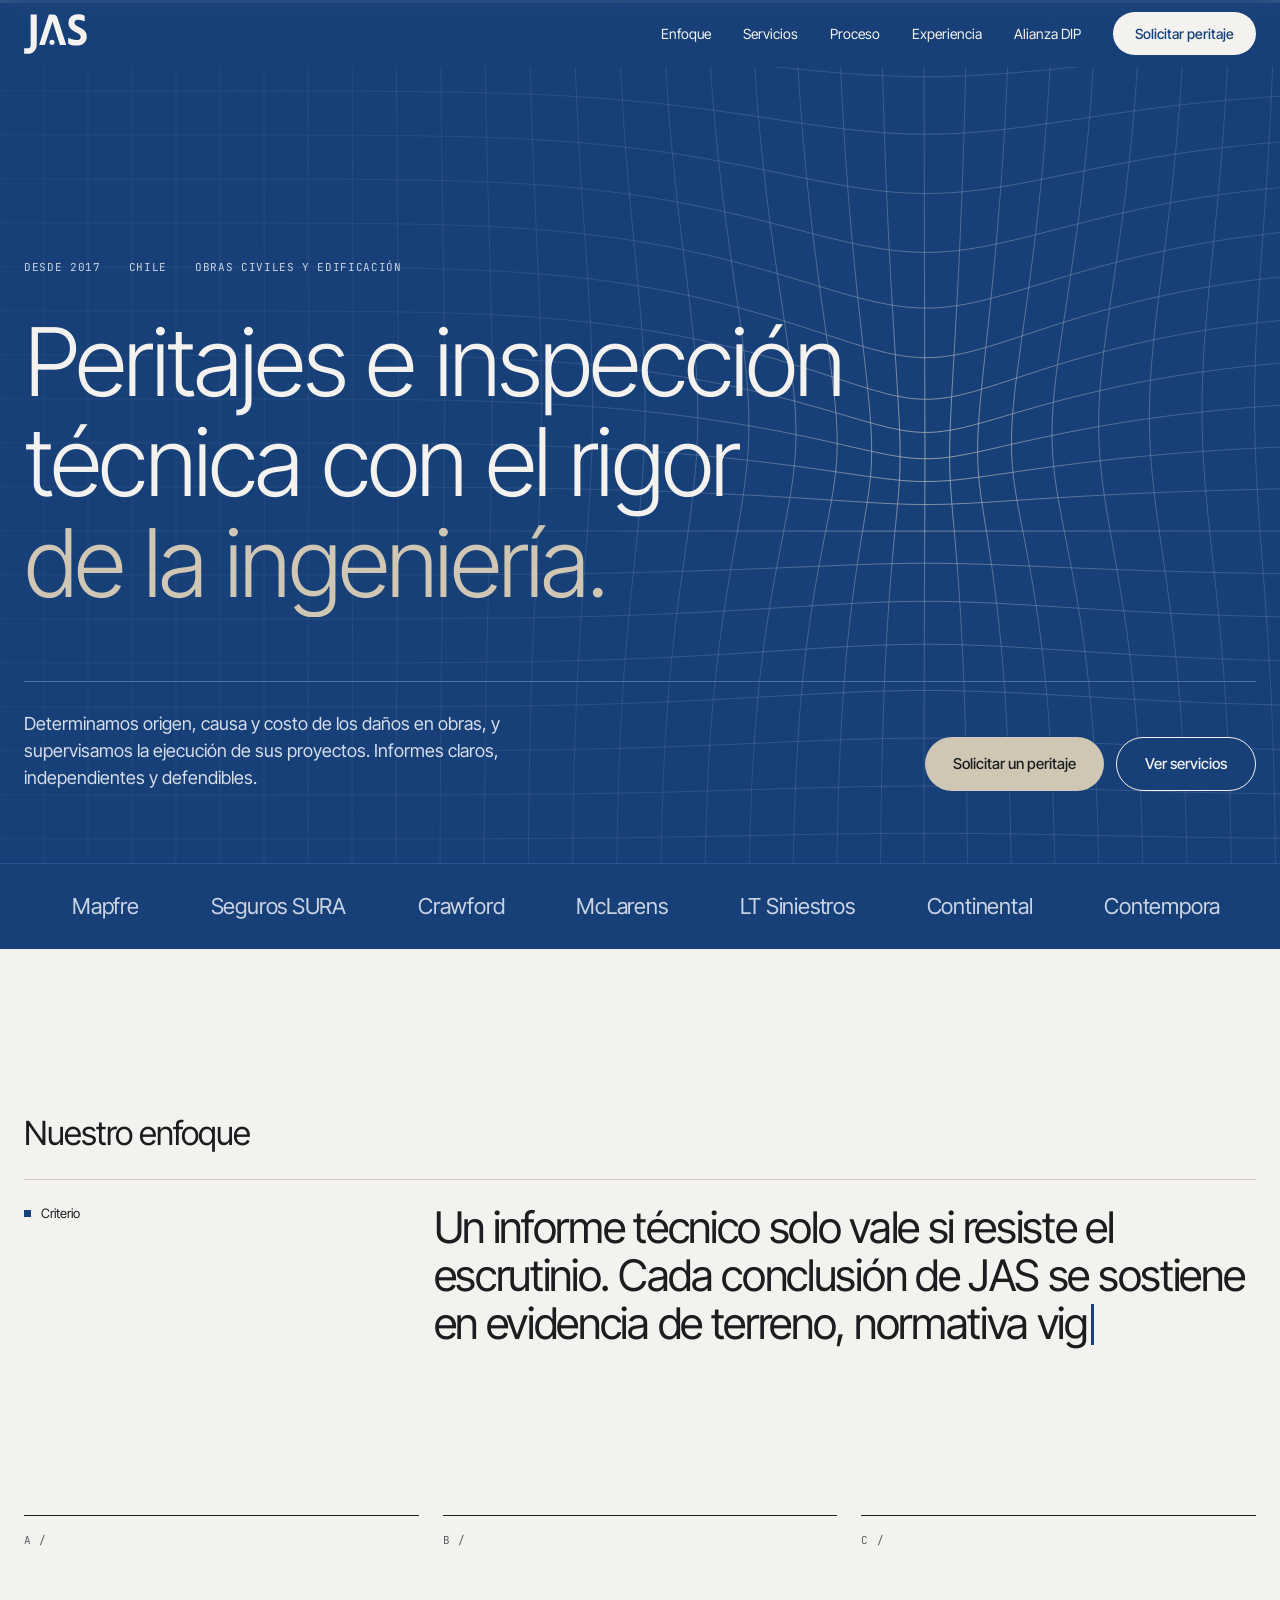
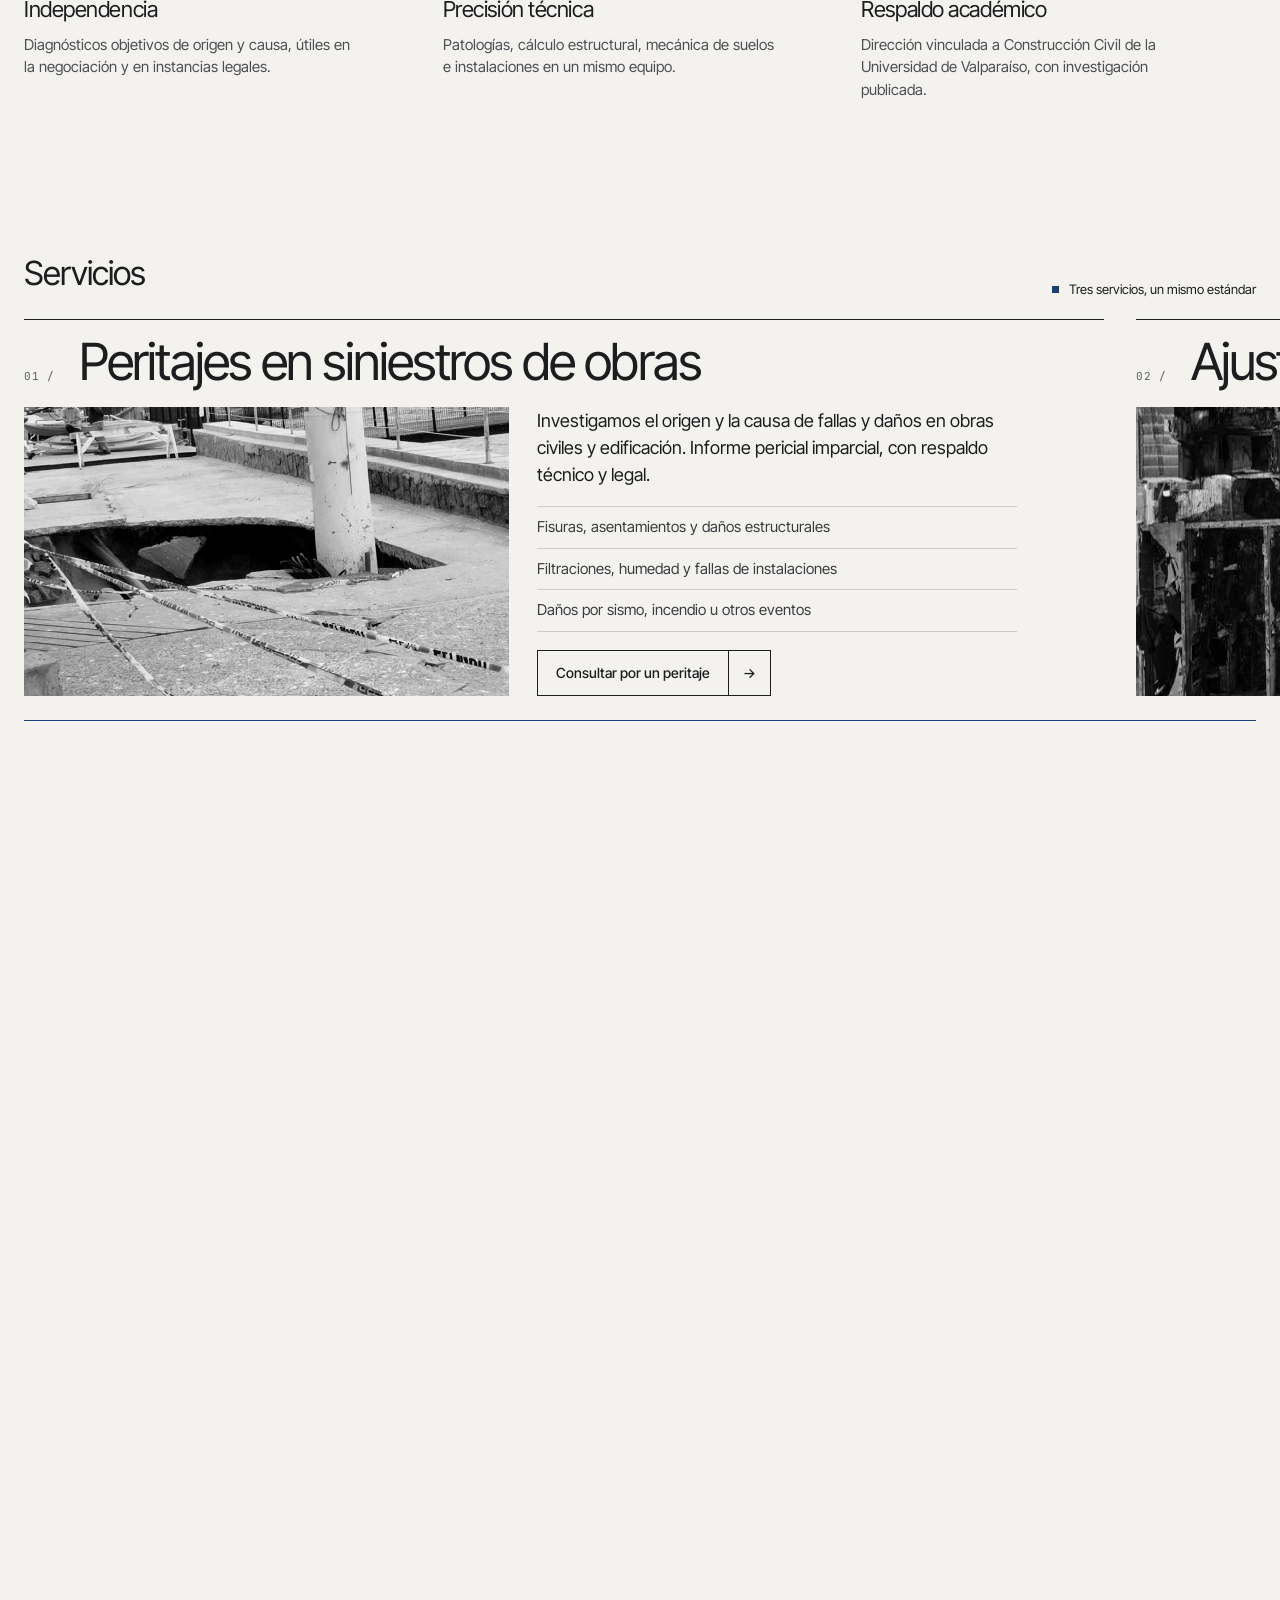
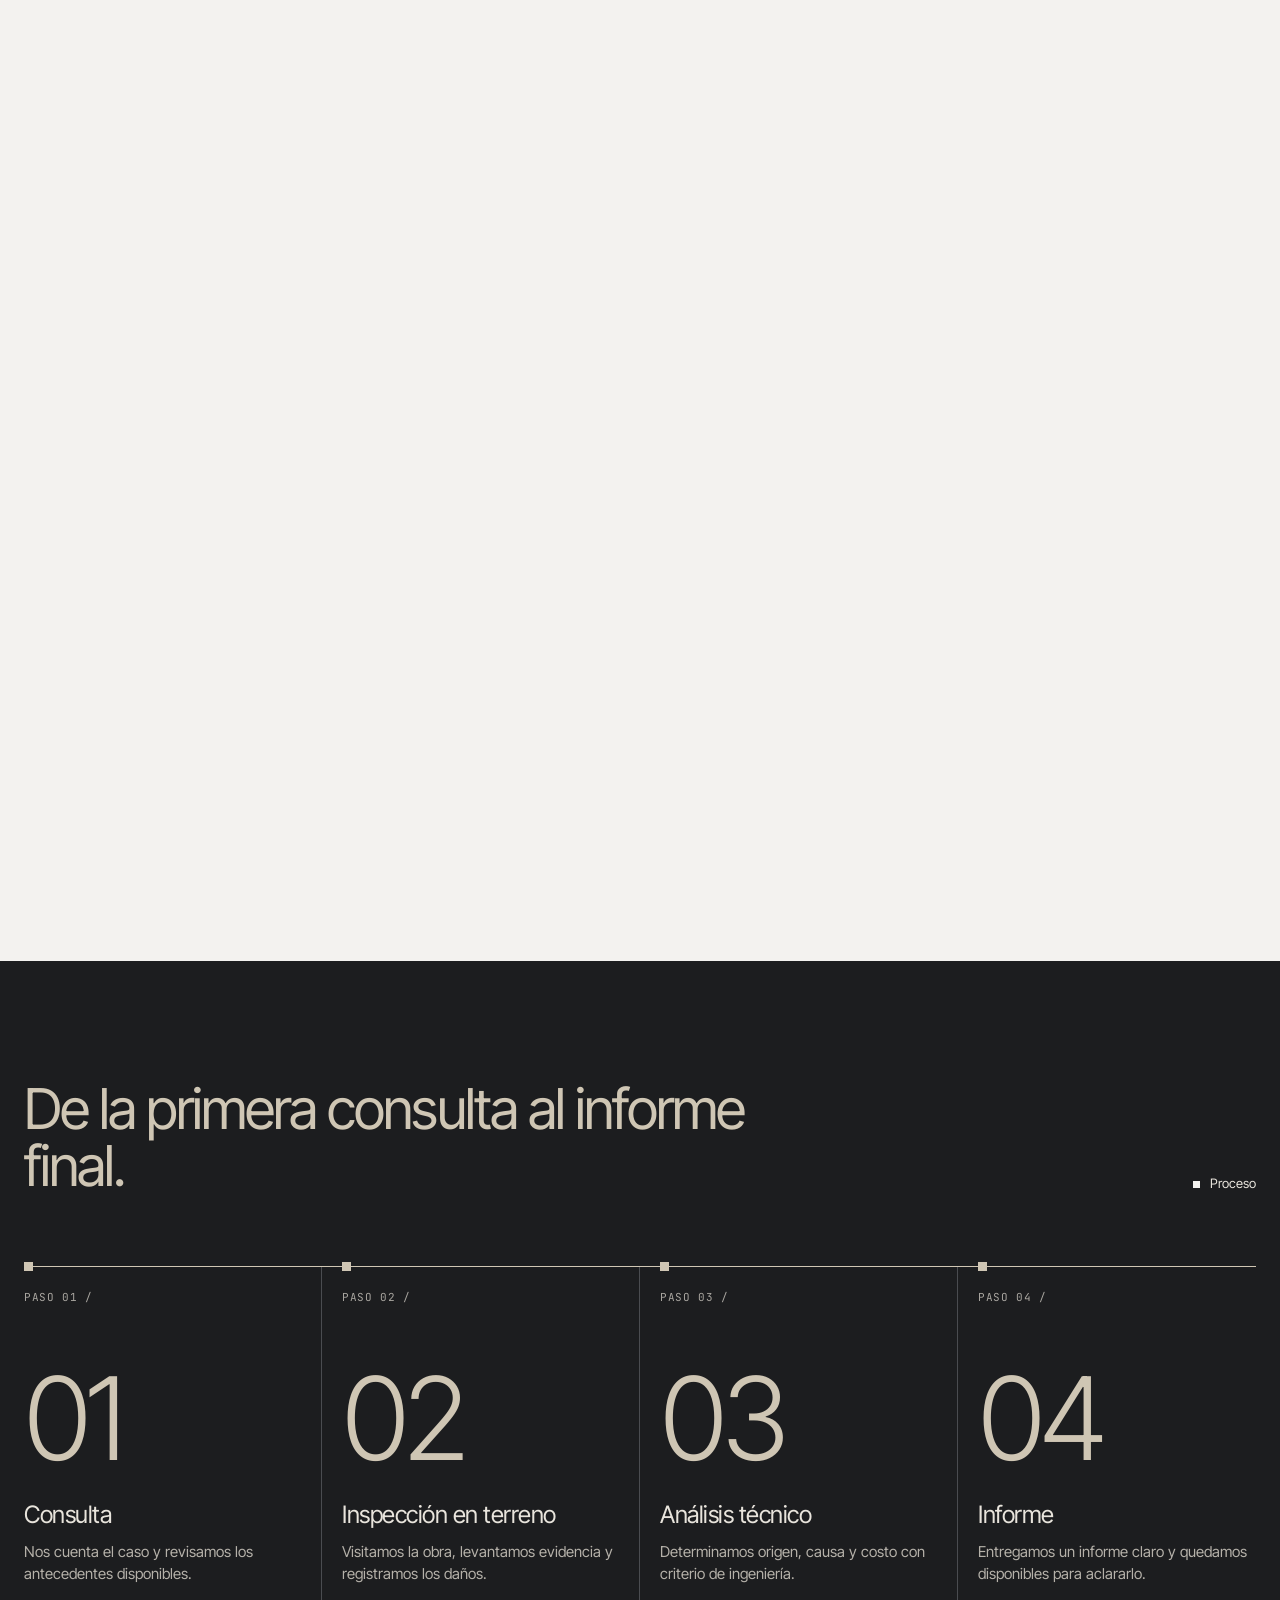
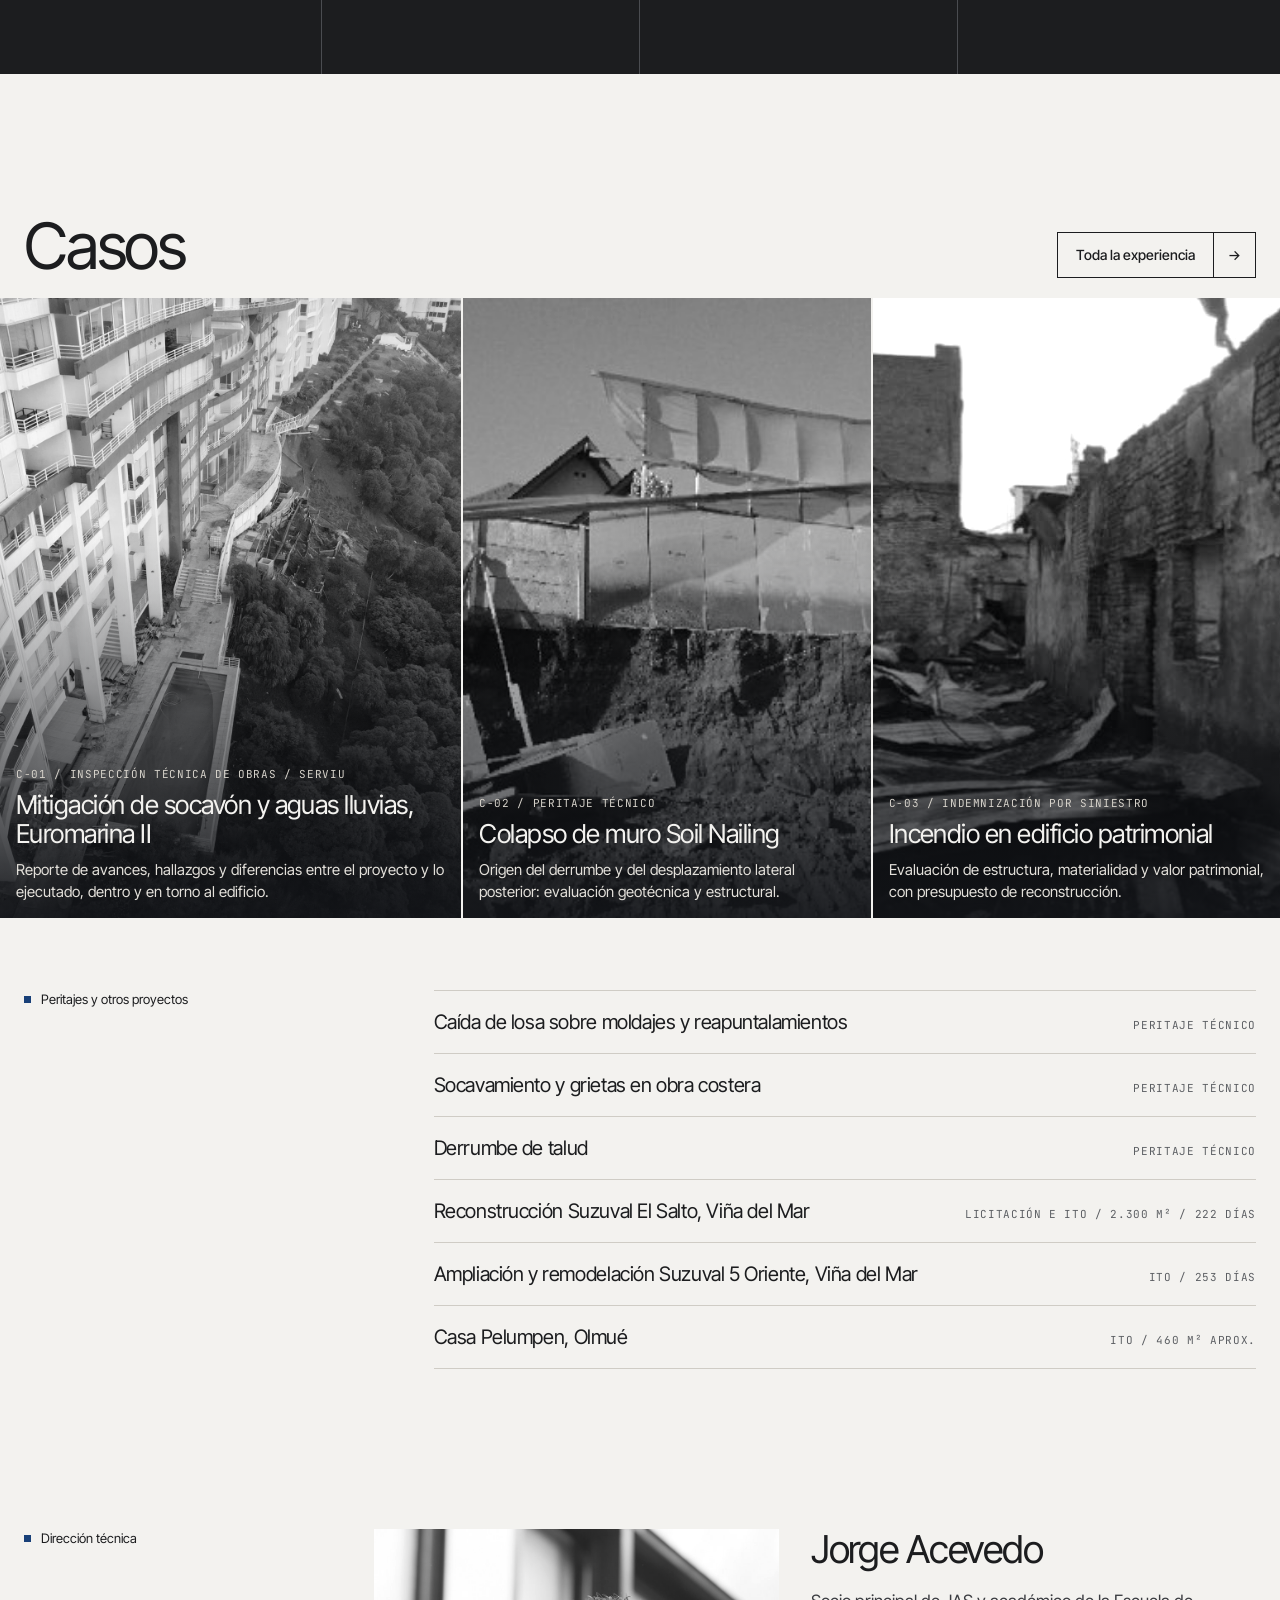
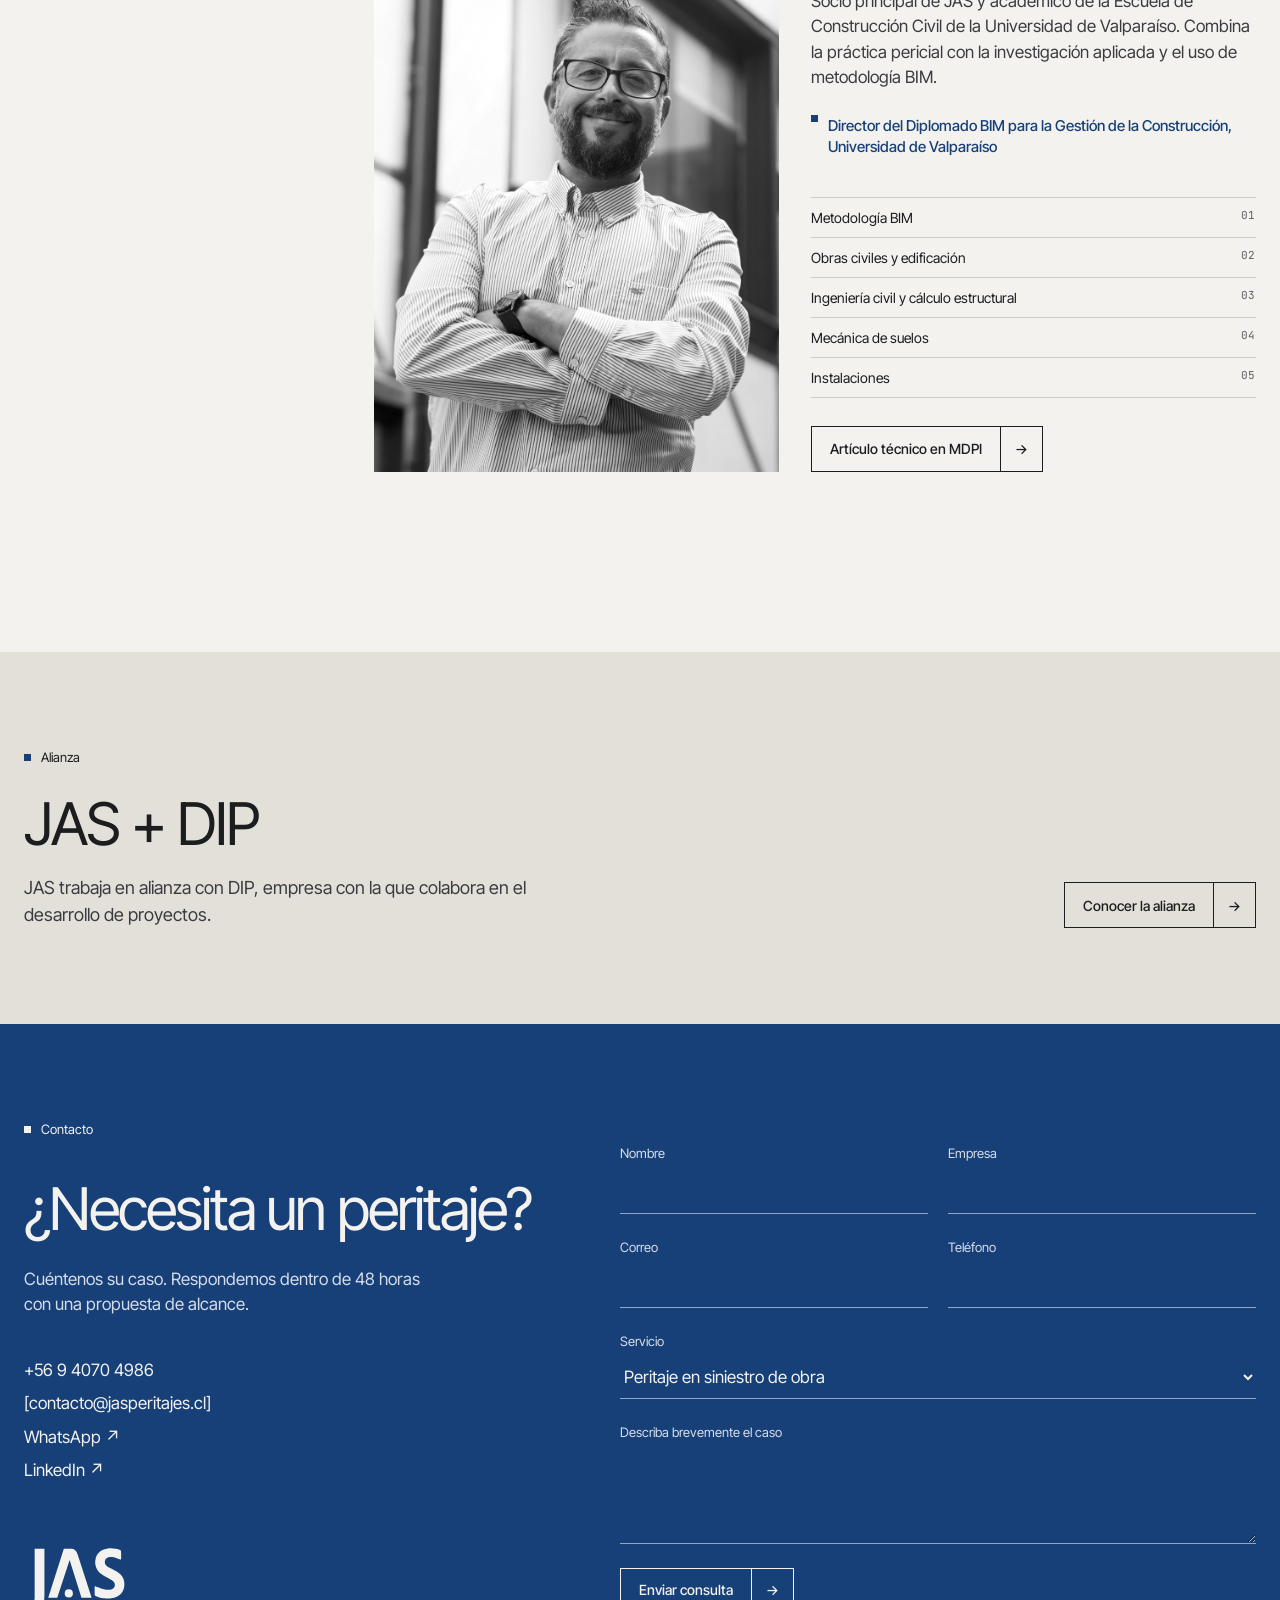
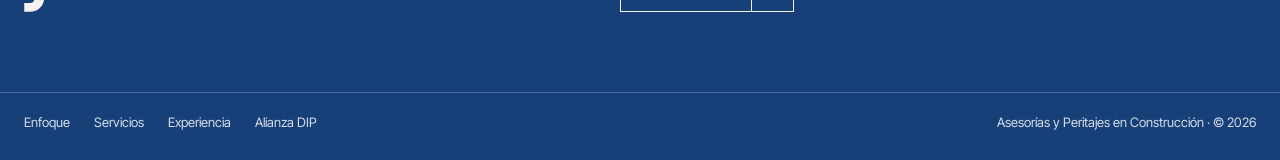
==== index.html @ f2770b36 "Ajusta la descripción de DIP: empresa aliada, sin rubro Co-Authored-By: Claude Fable 5.2 <noreply@an" ====
<!doctype html>
<html lang="es">
<head>
<meta charset="utf-8">
<meta name="viewport" content="width=device-width, initial-scale=1">
<title>JAS — Peritajes e Inspección Técnica de Obras</title>
<meta name="description" content="Peritajes en siniestros de obras, ajuste de indemnizaciones e inspección técnica de obras (ITO) en Chile.">
<link rel="icon" type="image/svg+xml" href="assets/img/jas-logo.svg">
<link rel="preconnect" href="https://fonts.googleapis.com">
<link rel="preconnect" href="https://fonts.gstatic.com" crossorigin="">
<link href="https://fonts.googleapis.com/css2?family=Inter+Tight:wght@300;400;500&amp;family=Inter:wght@400;500&amp;family=JetBrains+Mono:wght@400&amp;display=swap" rel="stylesheet">
<link rel="stylesheet" href="assets/css/site.css">
</head>
<body>
<div style="background: #F3F2EF; color: #1C1D1F; font-family: 'Inter Tight', Inter, system-ui, sans-serif; font-size: 15px; line-height: 1.5; width: 100%;">

<header style="position: sticky; top: 0; z-index: 20; background: rgba(24,64,120,0.86); backdrop-filter: blur(14px); color: #F3F2EF;">
<nav aria-label="Principal" style="max-width: 1400px; margin: 0 auto; padding: 12px 24px; display: flex; flex-wrap: wrap; align-items: center; justify-content: space-between; gap: 16px 32px;">
<a href="#inicio" aria-label="JAS, inicio" style="display: flex; color: #F3F2EF;">
<svg role="img" aria-label="JAS" viewBox="13 0 1669 1062" style="height: 40px; width: auto; display: block;"><path fill="currentColor" d="M190 13H352V800C352 960 250 1057 110 1057H17V912H120C165 912 190 880 190 830ZM415 826L674 13H800Q872 13 905 110L1135 826H967L770 199L565 826ZM688.5 753a68 68 0 1 0 136 0a68 68 0 1 0-136 0ZM1436 837C1501 830 1530 821 1568 801C1612 776 1649 735 1663 693C1664 689 1667 681 1668 676C1680 645 1682 592 1674 550C1659 469 1610 418 1484 353C1386 302 1364 285 1356 251C1346 208 1367 170 1406 157C1440 145 1509 153 1562 174C1619 196 1622 197 1624 182C1627 168 1624 48 1622 45C1618 37 1566 19 1537 14C1480 4 1437 3 1388 11C1284 26 1209 98 1199 193C1198 200 1196 211 1195 216C1190 253 1201 311 1222 348C1251 402 1290 435 1377 480C1462 524 1486 540 1504 563C1536 606 1520 665 1470 685C1426 702 1339 693 1269 663C1264 661 1253 656 1245 653C1237 650 1224 645 1215 641C1195 631 1188 632 1186 643C1185 654 1186 782 1188 786C1193 794 1219 806 1261 820C1278 825 1315 832 1344 835C1354 836 1365 837 1366 837C1373 838 1429 838 1436 837Z"></path></svg>
</a>
<div style="display: flex; flex-wrap: wrap; align-items: center; gap: 12px 32px; font-size: 14px;">
<a class="navl" href="#enfoque" style="color: #F3F2EF;">Enfoque</a>
<a class="navl" href="#servicios" style="color: #F3F2EF;">Servicios</a>
<a class="navl" href="#proceso" style="color: #F3F2EF;">Proceso</a>
<a class="navl" href="experiencia.html" style="color: #F3F2EF;">Experiencia</a>
<a class="navl" href="alianza-dip.html" style="color: #F3F2EF;">Alianza DIP</a>
<a class="btn" href="#contacto" style="text-decoration: none; background: #F3F2EF; color: #184078; padding: 11px 22px; border-radius: 999px; font-weight: 500;">Solicitar peritaje</a>
</div>
</nav>
</header>

<section id="inicio" style="position: relative; overflow: hidden; background: #184078; color: #F3F2EF; min-height: 860px; margin-top: -64px; display: flex; align-items: flex-end;">
<div class="hc-wrap" aria-hidden="true"><canvas class="mesh"></canvas><div class="hc-sh"></div></div>
<div class="hero-in" style="position: relative; max-width: 1400px; width: 100%; margin: 0 auto; padding: 200px 24px 72px; box-sizing: border-box;">
<div class="mono fade" style="color: #C9D3E4; margin-bottom: 40px; display: flex; flex-wrap: wrap; gap: 8px 28px;"><span>Desde 2017</span><span>Chile</span><span>Obras civiles y edificación</span></div>
<h1 style="font-weight: 300; font-size: clamp(46px, 7.4vw, 118px); line-height: 0.98; letter-spacing: -0.04em; margin: 0; max-width: 1150px;">
<span class="ln"><span>Peritajes e inspección</span></span>
<span class="ln d2"><span>técnica con el rigor</span></span>
<span class="ln d3"><span style="color: #CFC6B4;">de la ingeniería.</span></span>
</h1>
<div class="fade" style="display: flex; flex-wrap: wrap; justify-content: space-between; align-items: flex-end; gap: 32px; margin-top: 64px; padding-top: 28px; border-top: 1px solid #4A6FA8;">
<p style="margin: 0; max-width: 520px; font-size: 18px; color: #D5DDEA;">Determinamos origen, causa y costo de los daños en obras, y supervisamos la ejecución de sus proyectos. Informes claros, independientes y defendibles.</p>
<div style="display: flex; flex-wrap: wrap; gap: 12px;">
<a class="btn" href="#contacto" style="text-decoration: none; background: #CFC6B4; color: #1C1D1F; padding: 16px 28px; border-radius: 999px; font-weight: 500;">Solicitar un peritaje</a>
<a class="btn" href="#servicios" style="text-decoration: none; background: #184078; border: 1px solid #F3F2EF; color: #F3F2EF; padding: 15px 28px; border-radius: 999px; font-weight: 500;">Ver servicios</a>
</div>
</div>
</div>
</section>

<section aria-label="Clientes" style="background: #184078; color: #C9D3E4; border-top: 1px solid #2A5391; overflow: hidden; padding: 26px 0;">
<div class="mq" style="display: flex; width: max-content; gap: 72px; padding-left: 72px; font-size: 22px; letter-spacing: -0.01em; white-space: nowrap;">
<span>Mapfre</span><span>Seguros SURA</span><span>Crawford</span><span>McLarens</span><span>LT Siniestros</span><span>Continental</span><span>Contempora</span><span>Charles Taylor</span>
<span aria-hidden="true">Mapfre</span><span aria-hidden="true">Seguros SURA</span><span aria-hidden="true">Crawford</span><span aria-hidden="true">McLarens</span><span aria-hidden="true">LT Siniestros</span><span aria-hidden="true">Continental</span><span aria-hidden="true">Contempora</span><span aria-hidden="true">Charles Taylor</span>
</div>
</section>

<section id="enfoque" style="padding: 160px 24px 60px;">
<h2 style="margin: 0 0 20px; font-weight: 400; font-size: clamp(26px, 2.6vw, 38px); letter-spacing: -0.03em;">Nuestro enfoque</h2>
<div class="rule" style="height: 1px; background: #CFCCC5;"></div>
<div style="display: flex; flex-wrap: wrap; gap: 32px; padding-top: 24px;">
<div class="lb" style="flex: 1 1 240px; align-self: flex-start;">Criterio</div>
<p style="flex: 2.2 1 520px; margin: 0; font-size: clamp(26px, 3.4vw, 52px); line-height: 1.1; letter-spacing: -0.03em;"><span class="ty">Un informe técnico solo vale si resiste el escrutinio. Cada conclusión de JAS se sostiene en evidencia de terreno, normativa vigente y criterio de ingeniería.</span></p>
</div>
<div style="display: grid; grid-template-columns: repeat(auto-fit, minmax(240px, 1fr)); gap: 40px 24px; margin-top: 120px;">
<div class="rv"><div class="rule" style="height: 1px; background: #1C1D1F; margin-bottom: 16px;"></div><div class="mono" style="color: #5C5F63;">A /</div><h3 style="margin: 44px 0 8px; font-size: 22px; font-weight: 400; letter-spacing: -0.02em;">Independencia</h3><p style="margin: 0; color: #4C4F53; max-width: 340px;">Diagnósticos objetivos de origen y causa, útiles en la negociación y en instancias legales.</p></div>
<div class="rv s2"><div class="rule" style="height: 1px; background: #1C1D1F; margin-bottom: 16px;"></div><div class="mono" style="color: #5C5F63;">B /</div><h3 style="margin: 44px 0 8px; font-size: 22px; font-weight: 400; letter-spacing: -0.02em;">Precisión técnica</h3><p style="margin: 0; color: #4C4F53; max-width: 340px;">Patologías, cálculo estructural, mecánica de suelos e instalaciones en un mismo equipo.</p></div>
<div class="rv s3"><div class="rule" style="height: 1px; background: #1C1D1F; margin-bottom: 16px;"></div><div class="mono" style="color: #5C5F63;">C /</div><h3 style="margin: 44px 0 8px; font-size: 22px; font-weight: 400; letter-spacing: -0.02em;">Respaldo académico</h3><p style="margin: 0; color: #4C4F53; max-width: 340px;">Dirección vinculada a Construcción Civil de la Universidad de Valparaíso, con investigación publicada.</p></div>
</div>
</section>

<section id="servicios" class="hs-outer" aria-label="Servicios">
<div class="hs-in" style="box-sizing: border-box; padding: 88px 0 24px;">
<div style="padding: 0 24px 20px; display: flex; flex-wrap: wrap; justify-content: space-between; align-items: flex-end; gap: 16px;">
<h2 style="margin: 0; font-weight: 400; font-size: clamp(26px, 2.6vw, 38px); letter-spacing: -0.03em;">Servicios</h2>
<div class="lb">Tres servicios, un mismo estándar</div>
</div>
<div class="hs-track" style="display: flex; gap: 32px; padding: 0 24px; width: max-content; box-sizing: border-box;">
<article class="hs-p" style="flex: none; width: min(1080px, 86vw); box-sizing: border-box; border-top: 1px solid #1C1D1F; padding-top: 16px; display: flex; flex-direction: column; gap: 20px;">
<div style="display: flex; align-items: baseline; gap: 24px;"><span class="mono" style="color: #5C5F63;">01 /</span><h3 style="margin: 0; font-weight: 400; font-size: clamp(28px, 4vw, 60px); line-height: 1; letter-spacing: -0.035em;">Peritajes en siniestros de obras</h3></div>
<div style="display: flex; flex-wrap: wrap; gap: 28px; flex: 1;">
<div class="ph" style="flex: 1 1 280px; min-height: 240px; background: #3A3C40; color: #D6D2CA;"><div><img class="pt" src="assets/img/obra-costera.jpg" alt="Socavón en el pavimento de una obra costera" style="width: 100%; height: 100%; object-fit: cover; display: block;"></div></div>
<div style="flex: 1.2 1 320px; display: flex; flex-direction: column; gap: 18px; align-items: flex-start;">
<p style="margin: 0; font-size: 18px; max-width: 480px;">Investigamos el origen y la causa de fallas y daños en obras civiles y edificación. Informe pericial imparcial, con respaldo técnico y legal.</p>
<ul style="margin: 0; padding: 0; list-style: none; width: 100%; max-width: 480px; color: #3A3C40; border-bottom: 1px solid #CFCCC5;"><li style="padding: 9px 0; border-top: 1px solid #CFCCC5;">Fisuras, asentamientos y daños estructurales</li><li style="padding: 9px 0; border-top: 1px solid #CFCCC5;">Filtraciones, humedad y fallas de instalaciones</li><li style="padding: 9px 0; border-top: 1px solid #CFCCC5;">Daños por sismo, incendio u otros eventos</li></ul>
<a class="bt" href="#contacto"><span>Consultar por un peritaje</span><span aria-hidden="true">→</span></a>
</div>
</div>
</article>
<article class="hs-p" style="flex: none; width: min(1080px, 86vw); box-sizing: border-box; border-top: 1px solid #1C1D1F; padding-top: 16px; display: flex; flex-direction: column; gap: 20px;">
<div style="display: flex; align-items: baseline; gap: 24px;"><span class="mono" style="color: #5C5F63;">02 /</span><h3 style="margin: 0; font-weight: 400; font-size: clamp(28px, 4vw, 60px); line-height: 1; letter-spacing: -0.035em;">Ajuste y estimación de indemnizaciones</h3></div>
<div style="display: flex; flex-wrap: wrap; gap: 28px; flex: 1;">
<div class="ph" style="flex: 1 1 280px; min-height: 240px; background: #46484C; color: #D6D2CA;"><div><img class="pt" src="assets/img/incendio-patrimonial-aerea.jpg" alt="Vista aérea de un edificio dañado por un incendio" style="width: 100%; height: 100%; object-fit: cover; display: block;"></div></div>
<div style="flex: 1.2 1 320px; display: flex; flex-direction: column; gap: 18px; align-items: flex-start;">
<p style="margin: 0; font-size: 18px; max-width: 480px;">Calculamos el valor real de los daños tras un siniestro, para que aseguradoras y liquidadores negocien con cifras técnicas sólidas.</p>
<ul style="margin: 0; padding: 0; list-style: none; width: 100%; max-width: 480px; color: #3A3C40; border-bottom: 1px solid #CFCCC5;"><li style="padding: 9px 0; border-top: 1px solid #CFCCC5;">Cuantificación de daños y presupuesto de reparación</li><li style="padding: 9px 0; border-top: 1px solid #CFCCC5;">Análisis de pérdida y propuesta de ajuste</li><li style="padding: 9px 0; border-top: 1px solid #CFCCC5;">Soporte técnico durante el reclamo</li></ul>
<a class="bt" href="#contacto"><span>Solicitar una estimación</span><span aria-hidden="true">→</span></a>
</div>
</div>
</article>
<article class="hs-p" style="flex: none; width: min(1080px, 86vw); box-sizing: border-box; border-top: 1px solid #1C1D1F; padding-top: 16px; display: flex; flex-direction: column; gap: 20px;">
<div style="display: flex; align-items: baseline; gap: 24px;"><span class="mono" style="color: #5C5F63;">03 /</span><h3 style="margin: 0; font-weight: 400; font-size: clamp(28px, 4vw, 60px); line-height: 1; letter-spacing: -0.035em;">Inspección técnica de obras</h3></div>
<div style="display: flex; flex-wrap: wrap; gap: 28px; flex: 1;">
<div class="ph" style="flex: 1 1 280px; min-height: 240px; background: #323437; color: #D6D2CA;"><div><img class="pt" src="assets/img/ito-obra.jpg" alt="Vista aérea de una obra en construcción con paneles, durante una inspección" style="width: 100%; height: 100%; object-fit: cover; display: block;"></div></div>
<div style="flex: 1.2 1 320px; display: flex; flex-direction: column; gap: 18px; align-items: flex-start;">
<p style="margin: 0; font-size: 18px; max-width: 480px;">Supervisamos su proyecto desde la licitación hasta el cierre: planos, especificaciones, normativa, calidad y plazos bajo control.</p>
<ul style="margin: 0; padding: 0; list-style: none; width: 100%; max-width: 480px; color: #3A3C40; border-bottom: 1px solid #CFCCC5;"><li style="padding: 9px 0; border-top: 1px solid #CFCCC5;">Revisión de bases, contratos y proyecto</li><li style="padding: 9px 0; border-top: 1px solid #CFCCC5;">Control técnico, administrativo y documental</li><li style="padding: 9px 0; border-top: 1px solid #CFCCC5;">Recepción y cierre administrativo</li></ul>
<a class="bt" href="#contacto"><span>Cotizar una ITO</span><span aria-hidden="true">→</span></a>
</div>
</div>
</article>
</div>
<div aria-hidden="true" style="margin: 24px 24px 0; height: 1px; background: #CFCCC5;"><div class="hs-bar" style="height: 1px; background: #184078; transform-origin: left;"></div></div>
</div>
</section>

<section id="proceso" style="overflow: hidden; background: #1C1D1F; color: #E8E4DC; padding: 120px 24px 0;">
<div style="display: flex; flex-wrap: wrap; justify-content: space-between; align-items: flex-end; gap: 24px; padding-bottom: 72px;">
<h2 class="rv" style="margin: 0; font-weight: 400; font-size: clamp(30px, 4.4vw, 68px); line-height: 1; letter-spacing: -0.035em; max-width: 820px; color: #CFC6B4;">De la primera consulta al informe final.</h2>
<div class="lb w">Proceso</div>
</div>
<div aria-hidden="true" style="height: 1px; background: #4A4C50;"><div class="pr-bar" style="height: 1px; background: #CFC6B4; transform-origin: left;"></div></div>
<ol style="list-style: none; margin: 0 -20px; padding: 0; display: grid; grid-template-columns: repeat(auto-fit, minmax(230px, 1fr));">
<li class="pc p1" style="position: relative; padding: 22px 20px 88px; border-right: 1px solid #4A4C50;">
<span class="pm" aria-hidden="true" style="position: absolute; top: -5px; left: 20px; width: 9px; height: 9px; border: 1px solid #CFC6B4; box-sizing: border-box; background: #CFC6B4;"></span>
<div class="mono" style="color: #A9A6A0;">Paso 01 /</div>
<div aria-hidden="true" style="overflow: hidden; margin-top: 64px;"><div class="pn" style="font-weight: 300; font-size: clamp(80px, 9vw, 150px); line-height: 0.86; letter-spacing: -0.05em; color: #CFC6B4;">01</div></div>
<h3 style="margin: 28px 0 8px; font-size: 24px; font-weight: 400; letter-spacing: -0.02em;">Consulta</h3>
<p style="margin: 0; color: #B5B1A9;">Nos cuenta el caso y revisamos los antecedentes disponibles.</p>
</li>
<li class="pc p2" style="position: relative; padding: 22px 20px 88px; border-right: 1px solid #4A4C50;">
<span class="pm" aria-hidden="true" style="position: absolute; top: -5px; left: 20px; width: 9px; height: 9px; border: 1px solid #CFC6B4; box-sizing: border-box; background: #CFC6B4;"></span>
<div class="mono" style="color: #A9A6A0;">Paso 02 /</div>
<div aria-hidden="true" style="overflow: hidden; margin-top: 64px;"><div class="pn" style="font-weight: 300; font-size: clamp(80px, 9vw, 150px); line-height: 0.86; letter-spacing: -0.05em; color: #CFC6B4;">02</div></div>
<h3 style="margin: 28px 0 8px; font-size: 24px; font-weight: 400; letter-spacing: -0.02em;">Inspección en terreno</h3>
<p style="margin: 0; color: #B5B1A9;">Visitamos la obra, levantamos evidencia y registramos los daños.</p>
</li>
<li class="pc p3" style="position: relative; padding: 22px 20px 88px; border-right: 1px solid #4A4C50;">
<span class="pm" aria-hidden="true" style="position: absolute; top: -5px; left: 20px; width: 9px; height: 9px; border: 1px solid #CFC6B4; box-sizing: border-box; background: #CFC6B4;"></span>
<div class="mono" style="color: #A9A6A0;">Paso 03 /</div>
<div aria-hidden="true" style="overflow: hidden; margin-top: 64px;"><div class="pn" style="font-weight: 300; font-size: clamp(80px, 9vw, 150px); line-height: 0.86; letter-spacing: -0.05em; color: #CFC6B4;">03</div></div>
<h3 style="margin: 28px 0 8px; font-size: 24px; font-weight: 400; letter-spacing: -0.02em;">Análisis técnico</h3>
<p style="margin: 0; color: #B5B1A9;">Determinamos origen, causa y costo con criterio de ingeniería.</p>
</li>
<li class="pc p4" style="position: relative; padding: 22px 20px 88px;">
<span class="pm" aria-hidden="true" style="position: absolute; top: -5px; left: 20px; width: 9px; height: 9px; border: 1px solid #CFC6B4; box-sizing: border-box; background: #CFC6B4;"></span>
<div class="mono" style="color: #A9A6A0;">Paso 04 /</div>
<div aria-hidden="true" style="overflow: hidden; margin-top: 64px;"><div class="pn" style="font-weight: 300; font-size: clamp(80px, 9vw, 150px); line-height: 0.86; letter-spacing: -0.05em; color: #CFC6B4;">04</div></div>
<h3 style="margin: 28px 0 8px; font-size: 24px; font-weight: 400; letter-spacing: -0.02em;">Informe</h3>
<p style="margin: 0; color: #B5B1A9;">Entregamos un informe claro y quedamos disponibles para aclararlo.</p>
</li>
</ol>
</section>

<section id="casos" style="padding: 140px 0 0;">
<div style="padding: 0 24px 20px; display: flex; flex-wrap: wrap; justify-content: space-between; align-items: flex-end; gap: 24px;">
<h2 style="margin: 0; font-weight: 400; font-size: clamp(34px, 5vw, 76px); line-height: 1; letter-spacing: -0.035em;">Casos</h2>
<a class="bt" href="experiencia.html"><span>Toda la experiencia</span><span aria-hidden="true">→</span></a>
</div>
<div style="display: flex; flex-wrap: wrap; gap: 2px;">
<a class="ph case im" href="experiencia.html#euromarina-ii" data-cur="Ver" style="text-decoration: none; flex: 1.5 1 300px; height: 620px; background: #3A3C40; color: #F3F2EF;"><div><img class="ci" src="assets/img/euromarina-ii.jpg" alt="Vista aérea de las obras junto al edificio Euromarina II" style="width: 100%; height: 100%; object-fit: cover; display: block;"></div><i class="scrim" aria-hidden="true"></i><span><span class="mono" style="display: block; color: #D6D2CA; margin-bottom: 8px;">C-01 / Inspección técnica de obras / SERVIU</span><span style="font-size: 26px; letter-spacing: -0.02em; line-height: 1.12; display: block; max-width: 520px;">Mitigación de socavón y aguas lluvias, Euromarina II</span><span style="display: block; margin-top: 10px; font-size: 15px; color: #E3E0DA; max-width: 460px;">Reporte de avances, hallazgos y diferencias entre el proyecto y lo ejecutado, dentro y en torno al edificio.</span></span></a>
<a class="ph case bw" href="experiencia.html#soil-nailing" data-cur="Ver" style="text-decoration: none; flex: 1 1 300px; height: 620px; background: #4A4C50; color: #F3F2EF;"><div><img class="ci" src="assets/img/soil-nailing.jpg" alt="Muro de Soil Nailing colapsado" style="width: 100%; height: 100%; object-fit: cover; display: block;"></div><i class="scrim" aria-hidden="true"></i><span><span class="mono" style="display: block; color: #D6D2CA; margin-bottom: 8px;">C-02 / Peritaje técnico</span><span style="font-size: 26px; letter-spacing: -0.02em; line-height: 1.12; display: block; max-width: 520px;">Colapso de muro Soil Nailing</span><span style="display: block; margin-top: 10px; font-size: 15px; color: #E3E0DA; max-width: 460px;">Origen del derrumbe y del desplazamiento lateral posterior: evaluación geotécnica y estructural.</span></span></a>
<a class="ph case im" href="experiencia.html#incendio-patrimonial" data-cur="Ver" style="text-decoration: none; flex: 1 1 300px; height: 620px; background: #2B2D30; color: #F3F2EF;"><div><img class="ci" src="assets/img/incendio-patrimonial.jpg" alt="Edificio patrimonial destruido por un incendio" style="width: 100%; height: 100%; object-fit: cover; display: block;"></div><i class="scrim" aria-hidden="true"></i><span><span class="mono" style="display: block; color: #D6D2CA; margin-bottom: 8px;">C-03 / Indemnización por siniestro</span><span style="font-size: 26px; letter-spacing: -0.02em; line-height: 1.12; display: block; max-width: 520px;">Incendio en edificio patrimonial</span><span style="display: block; margin-top: 10px; font-size: 15px; color: #E3E0DA; max-width: 460px;">Evaluación de estructura, materialidad y valor patrimonial, con presupuesto de reconstrucción.</span></span></a>
</div>
<div style="padding: 72px 24px 0; display: flex; flex-wrap: wrap; gap: 32px;">
<div style="flex: 1 1 240px;"><div class="lb">Peritajes y otros proyectos</div></div>
<ul style="flex: 2.2 1 520px; margin: 0; padding: 0; list-style: none; border-bottom: 1px solid #CFCCC5;">
<li class="rv" style="border-top: 1px solid #CFCCC5;"><a class="rowl" href="experiencia.html#caida-de-losa" data-cur="Ver"><span style="font-size: 20px; letter-spacing: -0.02em;">Caída de losa sobre moldajes y reapuntalamientos</span><span class="mono" style="color: #5C5F63;">Peritaje técnico</span></a></li>
<li class="rv" style="border-top: 1px solid #CFCCC5;"><a class="rowl" href="experiencia.html#obra-costera" data-cur="Ver"><span style="font-size: 20px; letter-spacing: -0.02em;">Socavamiento y grietas en obra costera</span><span class="mono" style="color: #5C5F63;">Peritaje técnico</span></a></li>
<li class="rv" style="border-top: 1px solid #CFCCC5;"><a class="rowl" href="experiencia.html#derrumbe-de-talud" data-cur="Ver"><span style="font-size: 20px; letter-spacing: -0.02em;">Derrumbe de talud</span><span class="mono" style="color: #5C5F63;">Peritaje técnico</span></a></li>
<li class="rv" style="border-top: 1px solid #CFCCC5;"><a class="rowl" href="experiencia.html#suzuval-el-salto" data-cur="Ver"><span style="font-size: 20px; letter-spacing: -0.02em;">Reconstrucción Suzuval El Salto, Viña del Mar</span><span class="mono" style="color: #5C5F63;">Licitación e ITO / 2.300 m² / 222 días</span></a></li>
<li class="rv" style="border-top: 1px solid #CFCCC5;"><a class="rowl" href="experiencia.html#suzuval-5-oriente" data-cur="Ver"><span style="font-size: 20px; letter-spacing: -0.02em;">Ampliación y remodelación Suzuval 5 Oriente, Viña del Mar</span><span class="mono" style="color: #5C5F63;">ITO / 253 días</span></a></li>
<li class="rv" style="border-top: 1px solid #CFCCC5;"><a class="rowl" href="experiencia.html#casa-pelumpen" data-cur="Ver"><span style="font-size: 20px; letter-spacing: -0.02em;">Casa Pelumpen, Olmué</span><span class="mono" style="color: #5C5F63;">ITO / 460 m² aprox.</span></a></li>
</ul>
</div>
</section>

<section aria-labelledby="director-t" style="padding: 160px 24px 180px; display: flex; flex-wrap: wrap; gap: 32px;">
<div style="flex: 1 1 240px;"><div class="lb">Dirección técnica</div></div>
<div style="flex: 1.1 1 320px; min-height: 520px; position: relative; overflow: hidden; background: #3A3C40;"><img class="pt" src="assets/img/jorge-acevedo.jpg" alt="Jorge Acevedo, director de JAS" style="position: absolute; inset: 0; width: 100%; height: 100%; object-fit: cover; object-position: 49% center;"></div>
<div class="rv" style="flex: 1.1 1 360px; display: flex; flex-direction: column; justify-content: space-between; gap: 40px; align-items: flex-start;">
<div>
<h2 id="director-t" style="margin: 0 0 20px; font-weight: 400; font-size: clamp(28px, 3vw, 44px); line-height: 1.05; letter-spacing: -0.03em;">Jorge Acevedo</h2>
<p style="margin: 0; font-size: 17px; color: #3A3C40; max-width: 460px;">Socio principal de JAS y académico de la Escuela de Construcción Civil de la Universidad de Valparaíso. Combina la práctica pericial con la investigación aplicada y el uso de metodología BIM.</p>
<p class="lb" style="margin: 24px 0 0; font-size: 15px; font-weight: 500; color: #184078; align-items: flex-start; line-height: 1.4;"><span>Director del Diplomado BIM para la Gestión de la Construcción, Universidad de Valparaíso</span></p>
</div>
<div style="width: 100%;">
<ul style="margin: 0 0 28px; padding: 0; list-style: none; font-size: 14px;">
<li style="padding: 9px 0; border-top: 1px solid #CFCCC5; display: flex; justify-content: space-between; gap: 16px;"><span>Metodología BIM</span><span class="mono" style="color: #5C5F63;">01</span></li>
<li style="padding: 9px 0; border-top: 1px solid #CFCCC5; display: flex; justify-content: space-between; gap: 16px;"><span>Obras civiles y edificación</span><span class="mono" style="color: #5C5F63;">02</span></li>
<li style="padding: 9px 0; border-top: 1px solid #CFCCC5; display: flex; justify-content: space-between; gap: 16px;"><span>Ingeniería civil y cálculo estructural</span><span class="mono" style="color: #5C5F63;">03</span></li>
<li style="padding: 9px 0; border-top: 1px solid #CFCCC5; display: flex; justify-content: space-between; gap: 16px;"><span>Mecánica de suelos</span><span class="mono" style="color: #5C5F63;">04</span></li>
<li style="padding: 9px 0; border-top: 1px solid #CFCCC5; border-bottom: 1px solid #CFCCC5; display: flex; justify-content: space-between; gap: 16px;"><span>Instalaciones</span><span class="mono" style="color: #5C5F63;">05</span></li>
</ul>
<a class="bt" href="https://www.mdpi.com/2075-5309/16/6/1175" target="_blank" rel="noopener"><span>Artículo técnico en MDPI</span><span aria-hidden="true">→</span></a>
</div>
</div>
</section>

<section aria-labelledby="dip-t" style="background: #E3E0DA; padding: 96px 24px; display: flex; flex-wrap: wrap; gap: 40px 32px; align-items: flex-end; justify-content: space-between;">
<div class="rv">
<div class="lb" style="margin-bottom: 28px;">Alianza</div>
<h2 id="dip-t" style="margin: 0 0 20px; font-weight: 400; font-size: clamp(34px, 4.6vw, 72px); line-height: 1; letter-spacing: -0.035em;">JAS + DIP</h2>
<p style="margin: 0; font-size: 18px; color: #3A3C40; max-width: 560px;">JAS trabaja en alianza con DIP, empresa con la que colabora en el desarrollo de proyectos.</p>
</div>
<a class="bt" href="alianza-dip.html"><span>Conocer la alianza</span><span aria-hidden="true">→</span></a>
</section>

<footer id="contacto" style="background: #184078; color: #F3F2EF; overflow: hidden;">
<div style="padding: 96px 24px 80px; display: flex; flex-wrap: wrap; gap: 64px 32px;">
<div class="rv" style="flex: 1 1 400px;">
<div class="lb w" style="margin-bottom: 40px;">Contacto</div>
<h2 style="margin: 0 0 28px; font-weight: 400; font-size: clamp(34px, 4.6vw, 72px); line-height: 1; letter-spacing: -0.035em;">¿Necesita un peritaje?</h2>
<p style="margin: 0 0 40px; color: #D5DDEA; font-size: 17px; max-width: 420px;">Cuéntenos su caso. Respondemos dentro de 48 horas con una propuesta de alcance.</p>
<div style="display: flex; flex-direction: column; align-items: flex-start; gap: 8px; font-size: 17px; color: #F3F2EF;">
<a class="navl" href="tel:+56940704986" style="color: #F3F2EF;">+56 9 4070 4986</a>
<a class="navl" href="#contacto" style="color: #F3F2EF;">[contacto@jasperitajes.cl]</a>
<a class="navl" href="https://wa.me/56940704986" target="_blank" rel="noopener" style="color: #F3F2EF;">WhatsApp ↗</a>
<a class="navl" href="https://www.linkedin.com/company/jas-asesor%C3%ADas-y-peritajes-en-construcci%C3%B3n/" target="_blank" rel="noopener" style="color: #F3F2EF;">LinkedIn ↗</a>
</div>
<svg role="img" aria-label="JAS" viewBox="13 0 1669 1062" style="height: 64px; width: auto; display: block; margin-top: 64px; color: #F3F2EF;"><path fill="currentColor" d="M190 13H352V800C352 960 250 1057 110 1057H17V912H120C165 912 190 880 190 830ZM415 826L674 13H800Q872 13 905 110L1135 826H967L770 199L565 826ZM688.5 753a68 68 0 1 0 136 0a68 68 0 1 0-136 0ZM1436 837C1501 830 1530 821 1568 801C1612 776 1649 735 1663 693C1664 689 1667 681 1668 676C1680 645 1682 592 1674 550C1659 469 1610 418 1484 353C1386 302 1364 285 1356 251C1346 208 1367 170 1406 157C1440 145 1509 153 1562 174C1619 196 1622 197 1624 182C1627 168 1624 48 1622 45C1618 37 1566 19 1537 14C1480 4 1437 3 1388 11C1284 26 1209 98 1199 193C1198 200 1196 211 1195 216C1190 253 1201 311 1222 348C1251 402 1290 435 1377 480C1462 524 1486 540 1504 563C1536 606 1520 665 1470 685C1426 702 1339 693 1269 663C1264 661 1253 656 1245 653C1237 650 1224 645 1215 641C1195 631 1188 632 1186 643C1185 654 1186 782 1188 786C1193 794 1219 806 1261 820C1278 825 1315 832 1344 835C1354 836 1365 837 1366 837C1373 838 1429 838 1436 837Z"></path></svg>
</div>
<form class="rv s2" aria-label="Formulario de contacto" style="flex: 1.2 1 440px; display: grid; grid-template-columns: repeat(2, minmax(0, 1fr)); gap: 24px 20px; align-content: end;">
<label style="display: flex; flex-direction: column; gap: 4px; font-size: 13px; color: #D5DDEA;">Nombre
<input type="text" name="nombre" style="background: transparent; border: 0; border-bottom: 1px solid #8FA6CB; color: #F3F2EF; padding: 10px 0; font-size: 17px;">
</label>
<label style="display: flex; flex-direction: column; gap: 4px; font-size: 13px; color: #D5DDEA;">Empresa
<input type="text" name="empresa" style="background: transparent; border: 0; border-bottom: 1px solid #8FA6CB; color: #F3F2EF; padding: 10px 0; font-size: 17px;">
</label>
<label style="display: flex; flex-direction: column; gap: 4px; font-size: 13px; color: #D5DDEA;">Correo
<input type="email" name="correo" style="background: transparent; border: 0; border-bottom: 1px solid #8FA6CB; color: #F3F2EF; padding: 10px 0; font-size: 17px;">
</label>
<label style="display: flex; flex-direction: column; gap: 4px; font-size: 13px; color: #D5DDEA;">Teléfono
<input type="tel" name="telefono" style="background: transparent; border: 0; border-bottom: 1px solid #8FA6CB; color: #F3F2EF; padding: 10px 0; font-size: 17px;">
</label>
<label style="grid-column: 1 / -1; display: flex; flex-direction: column; gap: 4px; font-size: 13px; color: #D5DDEA;">Servicio
<select name="servicio" style="background: #184078; border: 0; border-bottom: 1px solid #8FA6CB; color: #F3F2EF; padding: 10px 0; font-size: 17px;">
<option>Peritaje en siniestro de obra</option>
<option>Ajuste y estimación de indemnización</option>
<option>Inspección técnica de obra (ITO)</option>
<option>Otra consulta</option>
</select>
</label>
<label style="grid-column: 1 / -1; display: flex; flex-direction: column; gap: 4px; font-size: 13px; color: #D5DDEA;">Describa brevemente el caso
<textarea name="mensaje" rows="3" style="background: transparent; border: 0; border-bottom: 1px solid #8FA6CB; color: #F3F2EF; padding: 10px 0; font-size: 17px; resize: vertical;"></textarea>
</label>
<div style="grid-column: 1 / -1;">
<button class="bt inv" type="button" style="background: transparent; color: #F3F2EF; cursor: pointer; padding: 0;"><span>Enviar consulta</span><span aria-hidden="true">→</span></button>
</div>
</form>
</div>
<div style="padding: 20px 24px 28px; border-top: 1px solid #4A6FA8; display: flex; flex-wrap: wrap; justify-content: space-between; gap: 12px 28px; font-size: 13px; color: #D5DDEA;">
<nav aria-label="Pie de página" style="display: flex; flex-wrap: wrap; gap: 8px 24px;">
<a class="navl" href="#enfoque" style="color: #D5DDEA;">Enfoque</a>
<a class="navl" href="#servicios" style="color: #D5DDEA;">Servicios</a>
<a class="navl" href="experiencia.html" style="color: #D5DDEA;">Experiencia</a>
<a class="navl" href="alianza-dip.html" style="color: #D5DDEA;">Alianza DIP</a>
</nav>
<div>Asesorías y Peritajes en Construcción · © 2026</div>
</div>
</footer>

<div class="cur" aria-hidden="true"><span>Ver</span></div><div class="cur-dot" aria-hidden="true"></div>
</div>
<script src="assets/js/site.js"></script>
</body>
</html>
---- assets/css/site.css ----
body{margin:0;background:#F3F2EF}
html{scroll-behavior:smooth}
a{color:inherit}a:hover{color:#184078}
input,select,textarea,button{font:inherit}
.mono{font-family:'JetBrains Mono',ui-monospace,monospace;font-size:11px;letter-spacing:.06em;text-transform:uppercase}
.lb{display:flex;align-items:center;gap:10px;font-size:13px}
.lb::before{content:"";width:7px;height:7px;background:#184078;flex:none}
.lb.w::before{background:#F3F2EF}
.bt{display:inline-flex;align-items:stretch;text-decoration:none;font-size:14px;font-weight:500;border:1px solid currentColor;min-height:44px;transition:background-color .35s,color .35s}
.bt>span{display:flex;align-items:center;padding:0 18px}
.bt>span+span{border-left:1px solid currentColor;padding:0 14px;transition:transform .35s}
.bt:hover{background:#184078;color:#F3F2EF;border-color:#184078}
.bt.inv:hover{background:#F3F2EF;color:#184078;border-color:#F3F2EF}
.navl{position:relative;text-decoration:none}
.navl::after{content:"";position:absolute;left:0;right:0;bottom:-4px;height:1px;background:currentColor;transform:scaleX(0);transform-origin:left;transition:transform .4s cubic-bezier(.2,.7,.1,1)}
.navl:hover::after{transform:scaleX(1)}
details>summary{list-style:none;cursor:pointer}
details>summary::-webkit-details-marker{display:none}
details .pl{transition:transform .4s cubic-bezier(.2,.7,.1,1)}
details[open] .pl{transform:rotate(45deg)}
details>summary .tt{transition:transform .5s cubic-bezier(.2,.7,.1,1),color .3s}
details>summary:hover .tt{transform:translateX(14px);color:#184078}
.ph{overflow:hidden;position:relative}
.ph>div{position:absolute;inset:0;background-image:repeating-linear-gradient(135deg,rgba(255,255,255,.08) 0 1px,transparent 1px 14px)}
.ph>span{position:absolute;left:16px;bottom:14px;right:16px}
.grid-bg{position:absolute;inset:-80px;background-image:linear-gradient(rgba(232,228,220,.07) 1px,transparent 1px),linear-gradient(90deg,rgba(232,228,220,.07) 1px,transparent 1px);background-size:80px 80px}
.dw line,.dw path,.dw circle{fill:none;stroke:#E8E4DC;stroke-width:1.2;vector-effect:non-scaling-stroke}
.dw .thin{stroke:#8FA6CB;stroke-width:1}
.dw .ac{stroke:#CFC6B4}
.dw text{fill:#C9D3E4;font-family:'JetBrains Mono',monospace;font-size:10px;letter-spacing:.06em}
.case{transition:flex-grow .6s cubic-bezier(.2,.7,.1,1)}
@media (prefers-reduced-motion:no-preference){
.grid-bg{animation:gridmove 28s linear infinite}
@keyframes gridmove{to{transform:translate(80px,80px)}}
.up{overflow:hidden}
.up>*{animation:up 1.3s cubic-bezier(.2,.7,.1,1) both}
@keyframes up{from{transform:translateY(105%)}to{transform:none}}
.fade{animation:fade 1.1s .7s ease both}
@keyframes fade{from{opacity:0;transform:translateY(14px)}to{opacity:1;transform:none}}
.dw .draw{stroke-dasharray:2400;stroke-dashoffset:2400;animation:draw 3.2s .6s cubic-bezier(.4,0,.2,1) forwards}
.dw .draw.b{animation-delay:1.3s}.dw .draw.c{animation-delay:2s}
@keyframes draw{to{stroke-dashoffset:0}}
.dw .scan{animation:scan 7s 3s ease-in-out infinite;opacity:0}
@keyframes scan{0%{transform:translateY(0);opacity:0}10%{opacity:.9}90%{opacity:.9}100%{transform:translateY(400px);opacity:0}}
.dw .pulse{animation:pulse 2.4s 3s ease-in-out infinite;transform-origin:center;transform-box:fill-box}
@keyframes pulse{0%,100%{opacity:.25;transform:scale(1)}50%{opacity:1;transform:scale(1.6)}}
}
@supports (animation-timeline:view()){
@media (prefers-reduced-motion:no-preference){
.rv{animation:rv linear both;animation-timeline:view();animation-range:entry 0% entry 55%}
.rv.s2{animation-range:entry 12% entry 67%}.rv.s3{animation-range:entry 24% entry 79%}.rv.s4{animation-range:entry 36% entry 91%}
@keyframes rv{from{opacity:0;transform:translateY(48px)}to{opacity:1;transform:none}}
.hl{background:linear-gradient(#1C1D1F,#1C1D1F) no-repeat 0 0/0% 100%,linear-gradient(#C4C1BA,#C4C1BA);-webkit-background-clip:text;background-clip:text;color:transparent;animation:hl linear both;animation-timeline:view();animation-range:entry 30% cover 55%}
@keyframes hl{to{background-size:100% 100%,100% 100%}}
.rule{transform-origin:left;animation:rule linear both;animation-timeline:view();animation-range:entry 0% entry 90%}
@keyframes rule{from{transform:scaleX(0)}to{transform:none}}
.ph>div{animation:kb linear both;animation-timeline:view();animation-range:entry 0% exit 100%}
@keyframes kb{from{transform:scale(1.35) translateY(-6%)}to{transform:scale(1) translateY(6%)}}
.grow{animation:grow linear both;animation-timeline:view();animation-range:entry 10% cover 45%}
@keyframes grow{from{clip-path:inset(8% 14% 8% 14%)}to{clip-path:inset(0 0 0 0)}}
.wm{animation:wm linear both;animation-timeline:scroll(root);animation-range:0 700px}
@keyframes wm{to{transform:translateY(90px)}}
.big{animation:big linear both;animation-timeline:view();animation-range:entry 0% cover 45%}
@keyframes big{from{transform:translateY(40%)}to{transform:none}}
}}
.btn{transition:background-color .35s,color .35s,transform .35s}
.btn:hover{transform:translateY(-2px);color:inherit}
.dw .scan{stroke:#F3F2EF;stroke-width:1.5}
@media (prefers-reduced-motion:no-preference){
.ln{display:block;overflow:hidden;padding-bottom:.08em}
.ln>span{display:block;animation:up 1.1s cubic-bezier(.2,.7,.1,1) both}
.ln.d2>span{animation-delay:.12s}.ln.d3>span{animation-delay:.24s}
.mq{animation:mq 38s linear infinite}
@keyframes mq{to{transform:translateX(-50%)}}
}
@supports (animation-timeline:view()){@media (prefers-reduced-motion:no-preference){
.hero-in{animation:heroout linear both;animation-timeline:scroll(root);animation-range:0 760px}
@keyframes heroout{to{transform:translateY(140px);opacity:.15}}
.hero-dw{animation:herodw linear both;animation-timeline:scroll(root);animation-range:0 900px}
@keyframes herodw{to{transform:translateY(60px) scale(1.12)}}
}}
.cur,.cur-dot{position:fixed;left:0;top:0;pointer-events:none;z-index:99;mix-blend-mode:difference;border-radius:50%;opacity:0}
.cur{width:40px;height:40px;margin:-20px 0 0 -20px;border:1px solid #fff;transition:opacity .3s,width .35s cubic-bezier(.2,.7,.1,1),height .35s cubic-bezier(.2,.7,.1,1),margin .35s cubic-bezier(.2,.7,.1,1),background-color .35s}
.cur-dot{width:6px;height:6px;margin:-3px 0 0 -3px;background:#fff;transition:opacity .3s}
.cur.on,.cur-dot.on{opacity:1}
.cur.hov{width:88px;height:88px;margin:-44px 0 0 -44px;background:#fff}
.cur.hov+.cur-dot{opacity:0}
@media (pointer:coarse),(prefers-reduced-motion:reduce){.cur,.cur-dot{display:none}}
.hs-in{overflow-x:auto;scroll-snap-type:x mandatory}
.hs-p{scroll-snap-align:center}
.hs-outer{padding-bottom:120px}
@supports (animation-timeline:view()){@media (prefers-reduced-motion:no-preference){
.hs-outer{height:2400px;padding-bottom:0;view-timeline-name:--hs;view-timeline-axis:block}
.hs-in{position:sticky;top:0;height:700px;overflow:hidden;scroll-snap-type:none}
.hs-track{animation:hs linear both;animation-timeline:--hs;animation-range:contain 0% contain 100%}
@keyframes hs{from{transform:translateX(0)}to{transform:translateX(calc(-100% + 100vw))}}
.hs-bar{animation:hsb linear both;animation-timeline:--hs;animation-range:contain 0% contain 100%}
@keyframes hsb{from{transform:scaleX(.04)}to{transform:scaleX(1)}}
}}
.pc{transition:background-color .5s}
.pc .pn{transition:color .5s}
.pc:hover{background:#184078}
.pc:hover .pn{color:#F3F2EF}
@supports (animation-timeline:view()){@media (prefers-reduced-motion:no-preference){
#proceso{view-timeline-name:--pr;view-timeline-axis:block}
.pc{animation:pc linear both;animation-timeline:--pr}
.pc .pn{animation:pn linear both;animation-timeline:--pr}
.pc .pm{animation:pm linear both;animation-timeline:--pr}
.p1,.p1 .pn,.p1 .pm{animation-range:cover 14% cover 32%}
.p2,.p2 .pn,.p2 .pm{animation-range:cover 22% cover 40%}
.p3,.p3 .pn,.p3 .pm{animation-range:cover 30% cover 48%}
.p4,.p4 .pn,.p4 .pm{animation-range:cover 38% cover 56%}
@keyframes pc{from{opacity:.22}to{opacity:1}}
@keyframes pn{from{transform:translateY(105%)}to{transform:none}}
@keyframes pm{from{background-color:transparent;transform:scale(1)}60%{transform:scale(1.8)}to{background-color:#CFC6B4;transform:scale(1)}}
.pr-bar{animation:prb linear both;animation-timeline:--pr;animation-range:cover 12% cover 56%}
@keyframes prb{from{transform:scaleX(0)}to{transform:none}}
}}
.pt{filter:grayscale(1) contrast(1.05);transition:filter .7s ease,transform .9s cubic-bezier(.2,.7,.1,1)}
.pt:hover{filter:grayscale(0) contrast(1);transform:scale(1.04)}
.case:hover{flex-grow:1.7}
.case::before{content:"";position:absolute;inset:0;background:#184078;opacity:0;transition:opacity .5s}
.case:hover::before{opacity:.6}
.case>span{transition:transform .5s cubic-bezier(.2,.7,.1,1)}
.case:hover>span{transform:translateY(-14px)}
.case::after{content:"\2192";position:absolute;right:16px;top:16px;width:44px;height:44px;box-sizing:border-box;border:1px solid #F3F2EF;display:flex;align-items:center;justify-content:center;font-size:18px;opacity:0;transform:translate(-10px,10px);transition:opacity .4s,transform .5s cubic-bezier(.2,.7,.1,1)}
.case:hover::after{opacity:1;transform:none}
#casos li{transition:padding-left .45s cubic-bezier(.2,.7,.1,1),color .3s}
#casos li:hover{padding-left:16px;color:#184078}
@supports (animation-timeline:view()){@media (prefers-reduced-motion:no-preference){
.case{animation:cs linear both;animation-timeline:view();animation-range:entry 0% entry 70%}
.case:nth-child(2){animation-range:entry 14% entry 84%}
.case:nth-child(3){animation-range:entry 28% entry 98%}
@keyframes cs{from{clip-path:inset(100% 0 0 0)}to{clip-path:inset(0 0 0 0)}}
.case>span{animation:csl linear both;animation-timeline:view();animation-range:entry 40% entry 110%}
@keyframes csl{from{opacity:0}to{opacity:1}}
}}
.cur{display:flex;align-items:center;justify-content:center}
.cur span{font-size:13px;font-weight:500;letter-spacing:.02em;color:#000;opacity:0;transition:opacity .25s}
.cur.lbl{width:96px;height:96px;margin:-48px 0 0 -48px;background:#fff}
.cur.lbl span{opacity:1}
.rowl{display:flex;flex-wrap:wrap;justify-content:space-between;align-items:baseline;gap:6px 24px;padding:16px 0;text-decoration:none}
.case>div{z-index:0}
.scrim{position:absolute;inset:0;z-index:1;background:linear-gradient(to top,rgba(18,20,24,.9),rgba(18,20,24,0) 62%)}
.case::before{z-index:1}
.case>span,.case::after{z-index:2}
.ci{filter:grayscale(1) contrast(1.08);transition:filter .7s ease}
.case.im:hover .ci{filter:grayscale(0) contrast(1)}
.case.im:hover::before{opacity:0}
.case.bw:hover::before{opacity:.45}
[id]{scroll-margin-top:88px}


/* Portada: curvas de nivel */
.hc-wrap{position:absolute;inset:0;overflow:hidden}
.hc-svg{position:absolute;left:0;top:0;width:100%;min-width:1440px;height:auto;display:block}
.hc-sh{position:absolute;inset:0;background:linear-gradient(to right,rgba(24,64,120,.9),rgba(24,64,120,.35) 55%,rgba(24,64,120,0))}
.ct{fill:none;stroke:#8FA6CB;stroke-width:1;opacity:.5;vector-effect:non-scaling-stroke}
.ct.ix{stroke:#CFC6B4;opacity:.85}
.hc-pt{position:absolute;right:5%;top:27%;display:flex;align-items:center;gap:10px;color:#C9D3E4}
.hc-pt i{width:9px;height:9px;background:#CFC6B4;display:block}
@media (prefers-reduced-motion:no-preference){
.hc-svg{animation:hcd 34s ease-in-out infinite alternate}
@keyframes hcd{from{transform:scale(1.04)}to{transform:scale(1.2) translate(-2%,-2%)}}
.ct{stroke-dasharray:9000;stroke-dashoffset:9000;animation:draw 6s .2s ease-out forwards}
.hc-pt i{animation:pulse 2.4s 2s ease-in-out infinite}
}
@media (max-width:700px){.hc-pt{display:none}}

/* Portada: malla 3D */
.mesh{position:absolute;inset:0;width:100%;height:100%;display:block}
.hc-sh{background:linear-gradient(to right,rgba(24,64,120,.7),rgba(24,64,120,.15) 55%,rgba(24,64,120,0))}

/* Enfoque: efecto de tipeo */
.ty-b{color:transparent}
.ty-a::after{content:"";position:absolute;width:3px;height:.95em;margin:.1em 0 0 4px;background:#184078;animation:tyb .6s steps(1) infinite}
.ty-a.done::after{display:none}
@keyframes tyb{50%{opacity:0}}
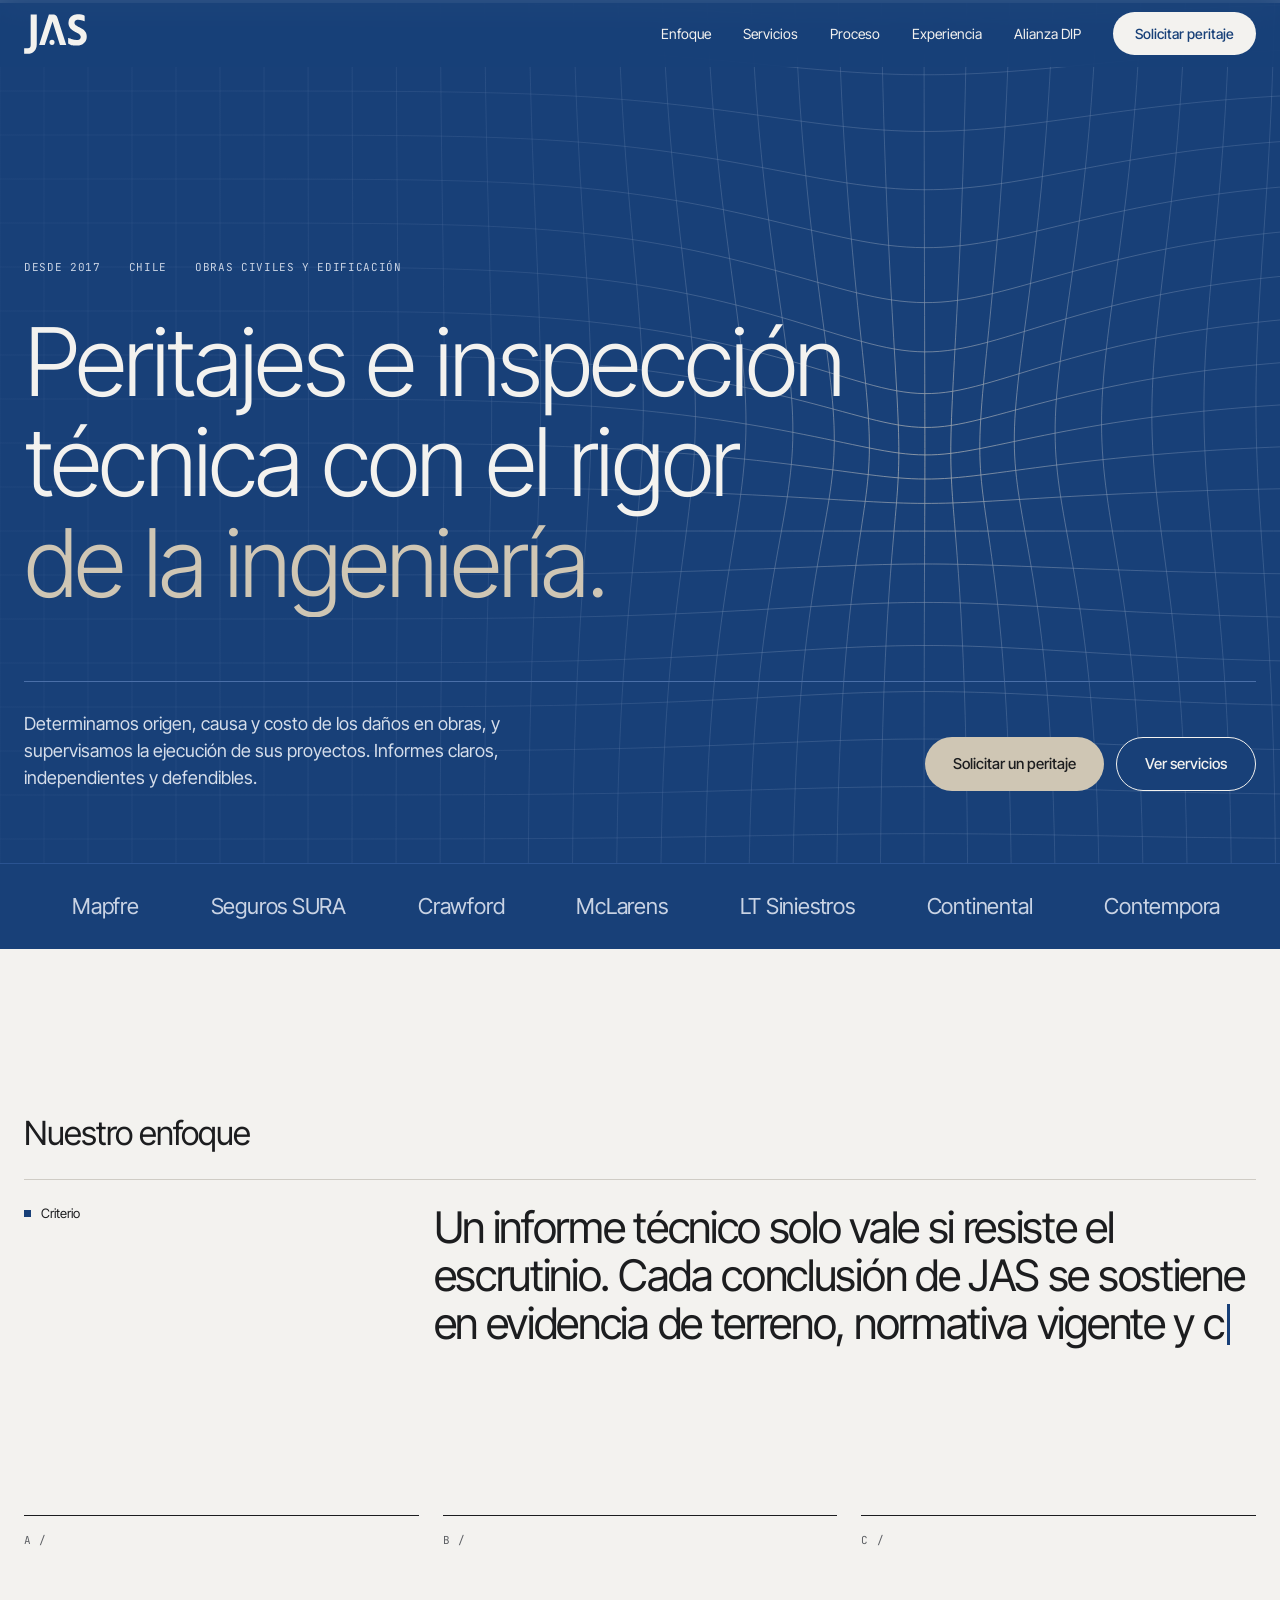
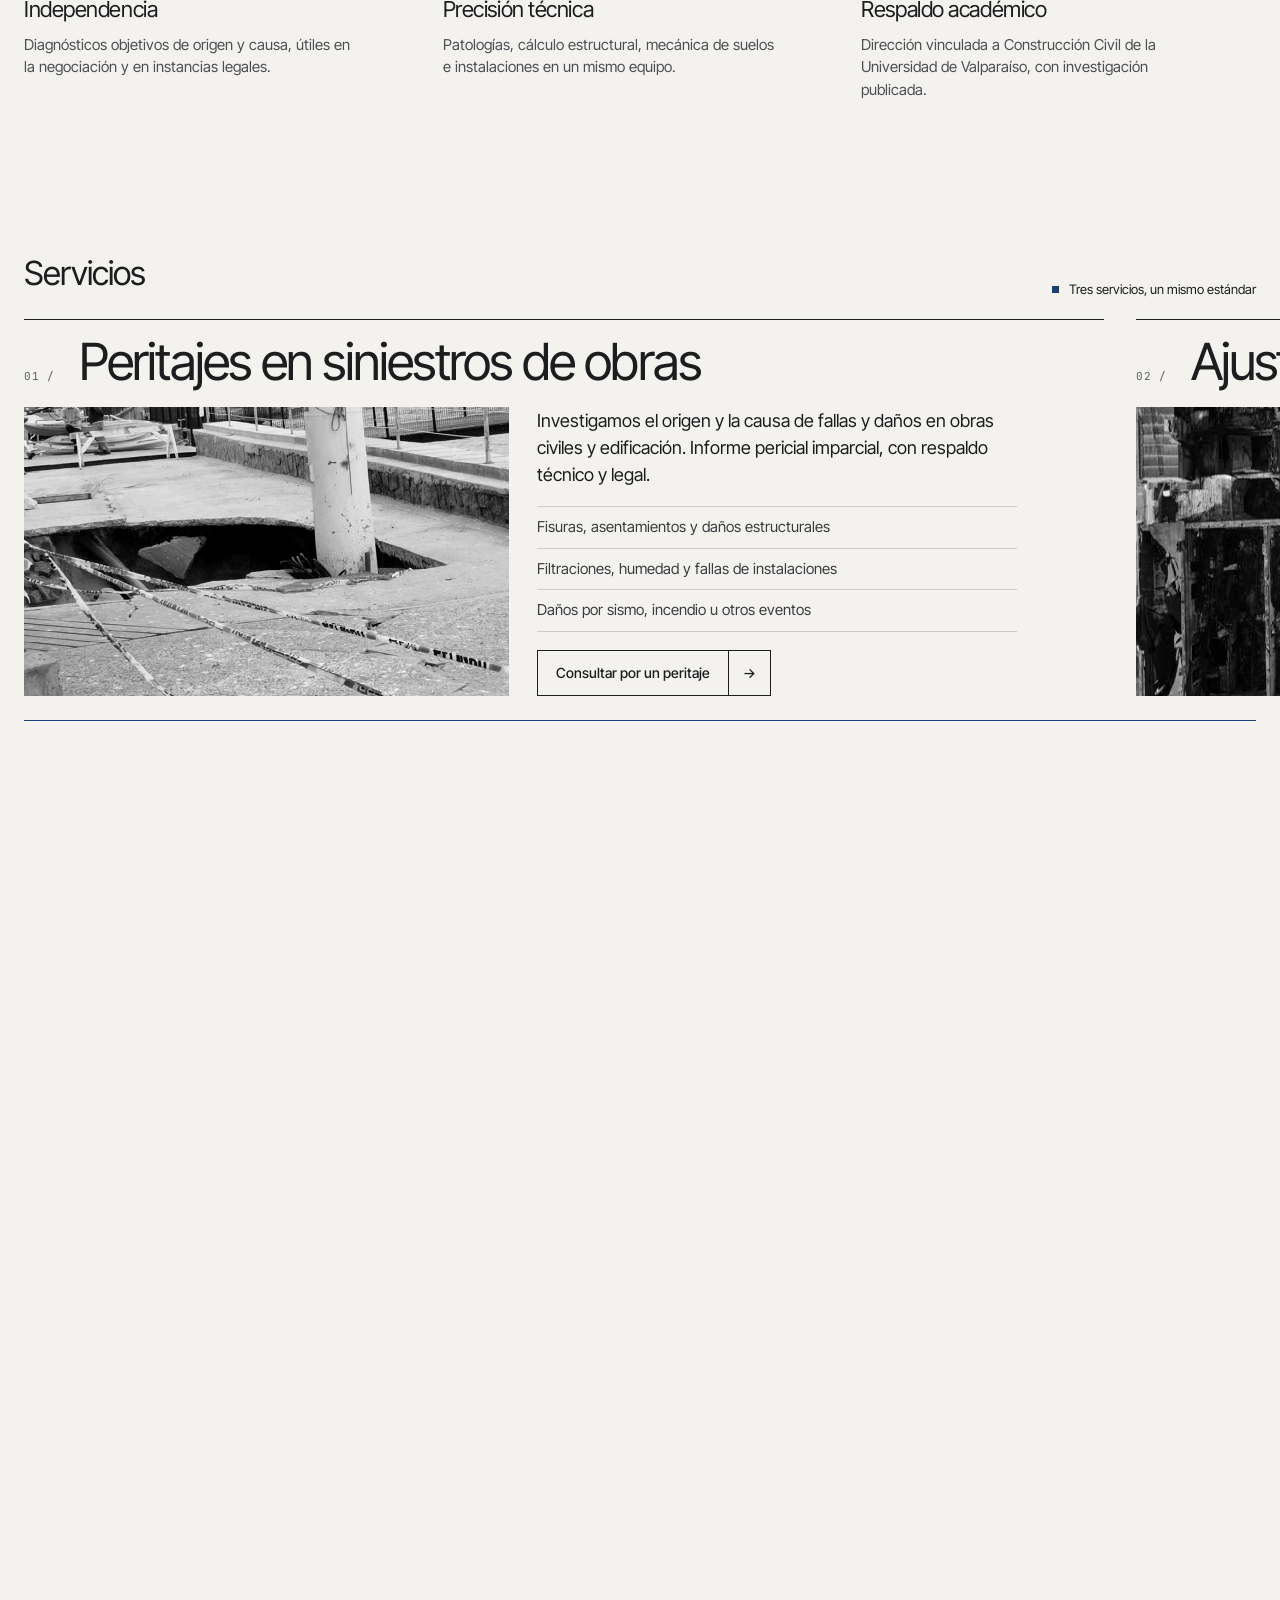
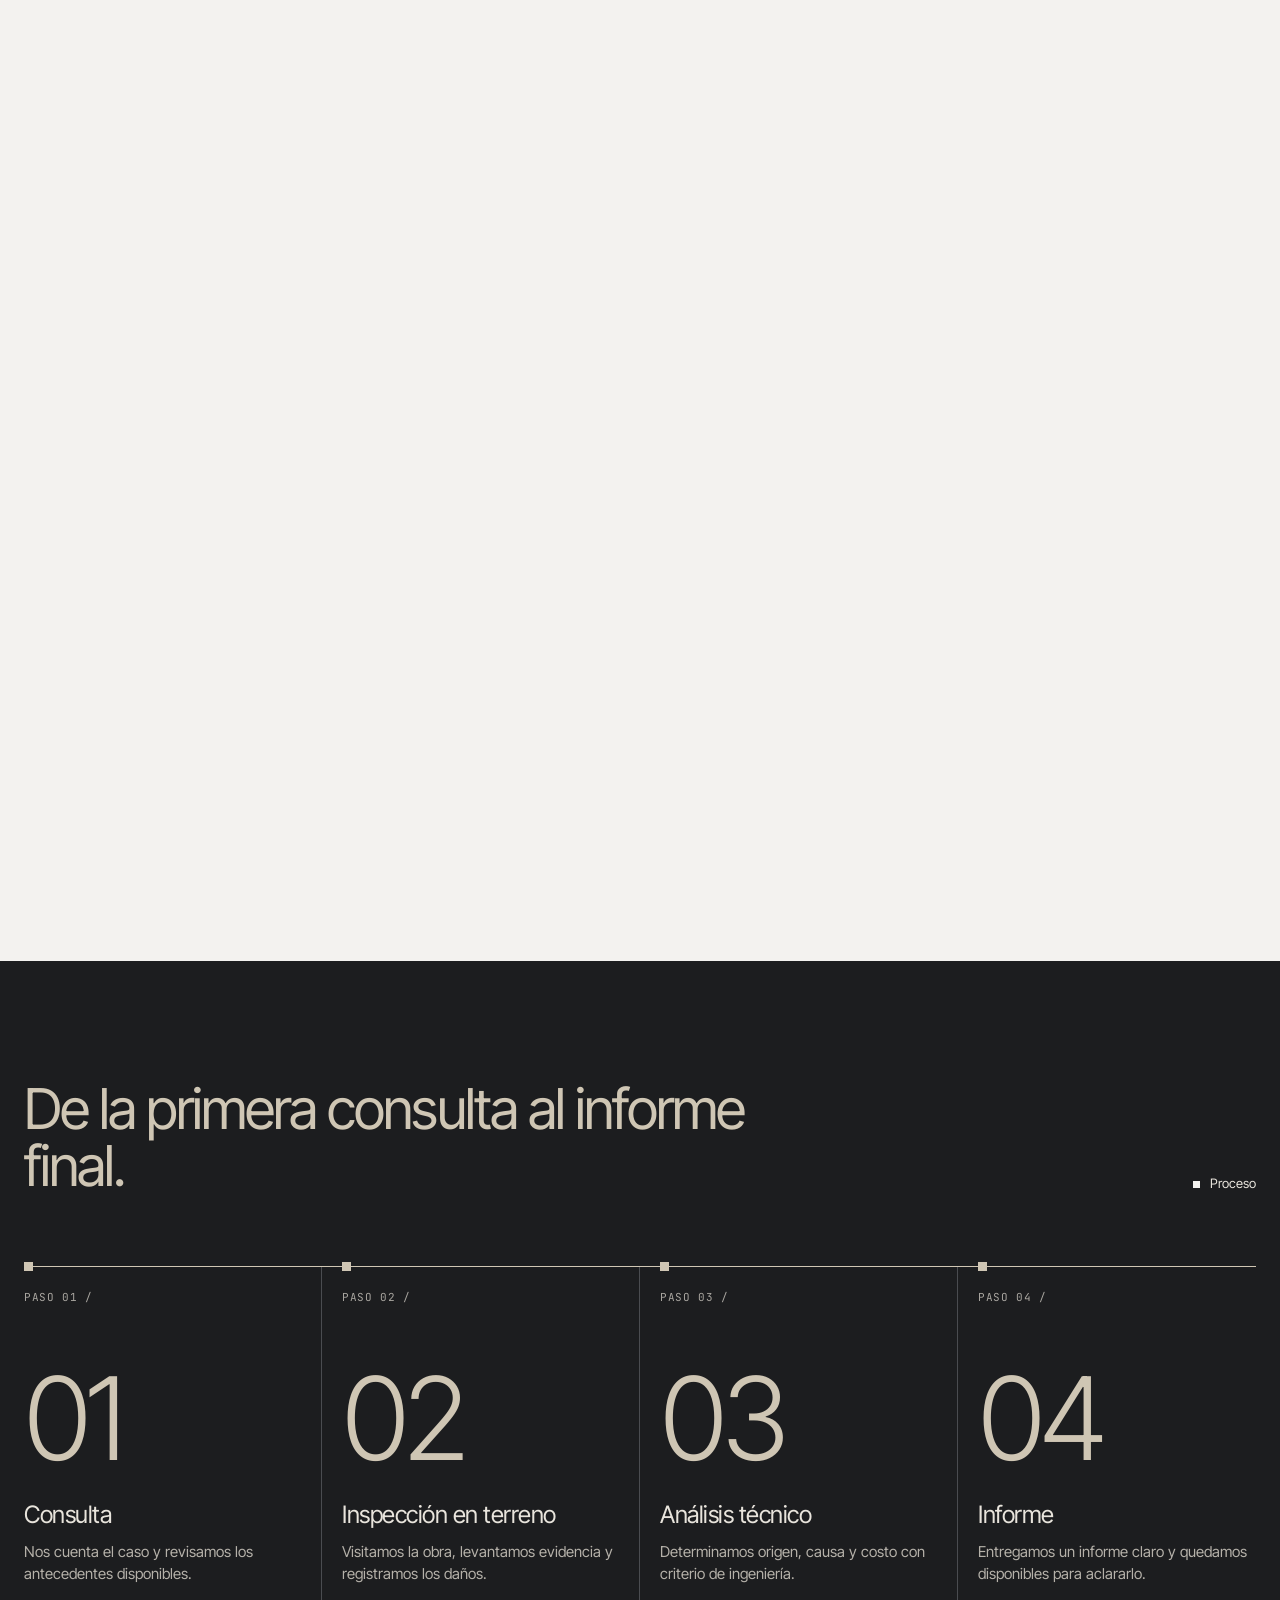
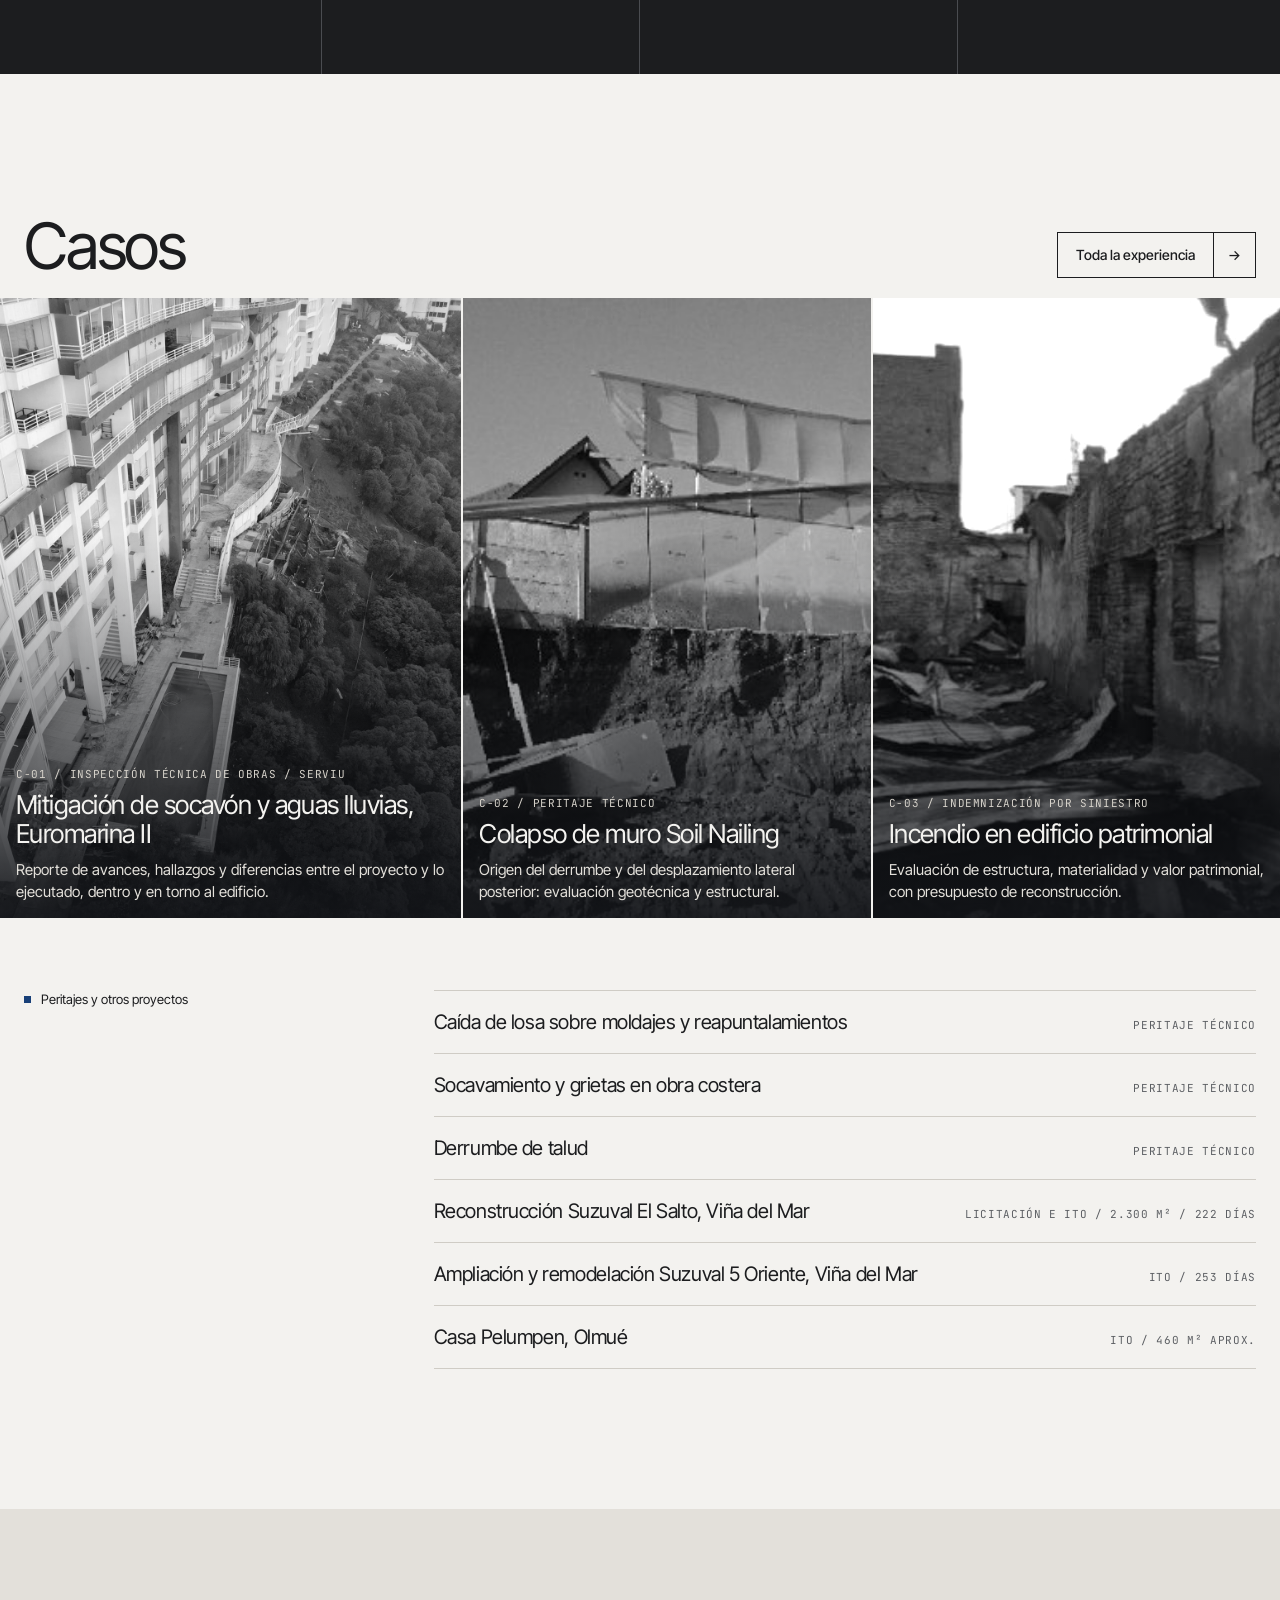
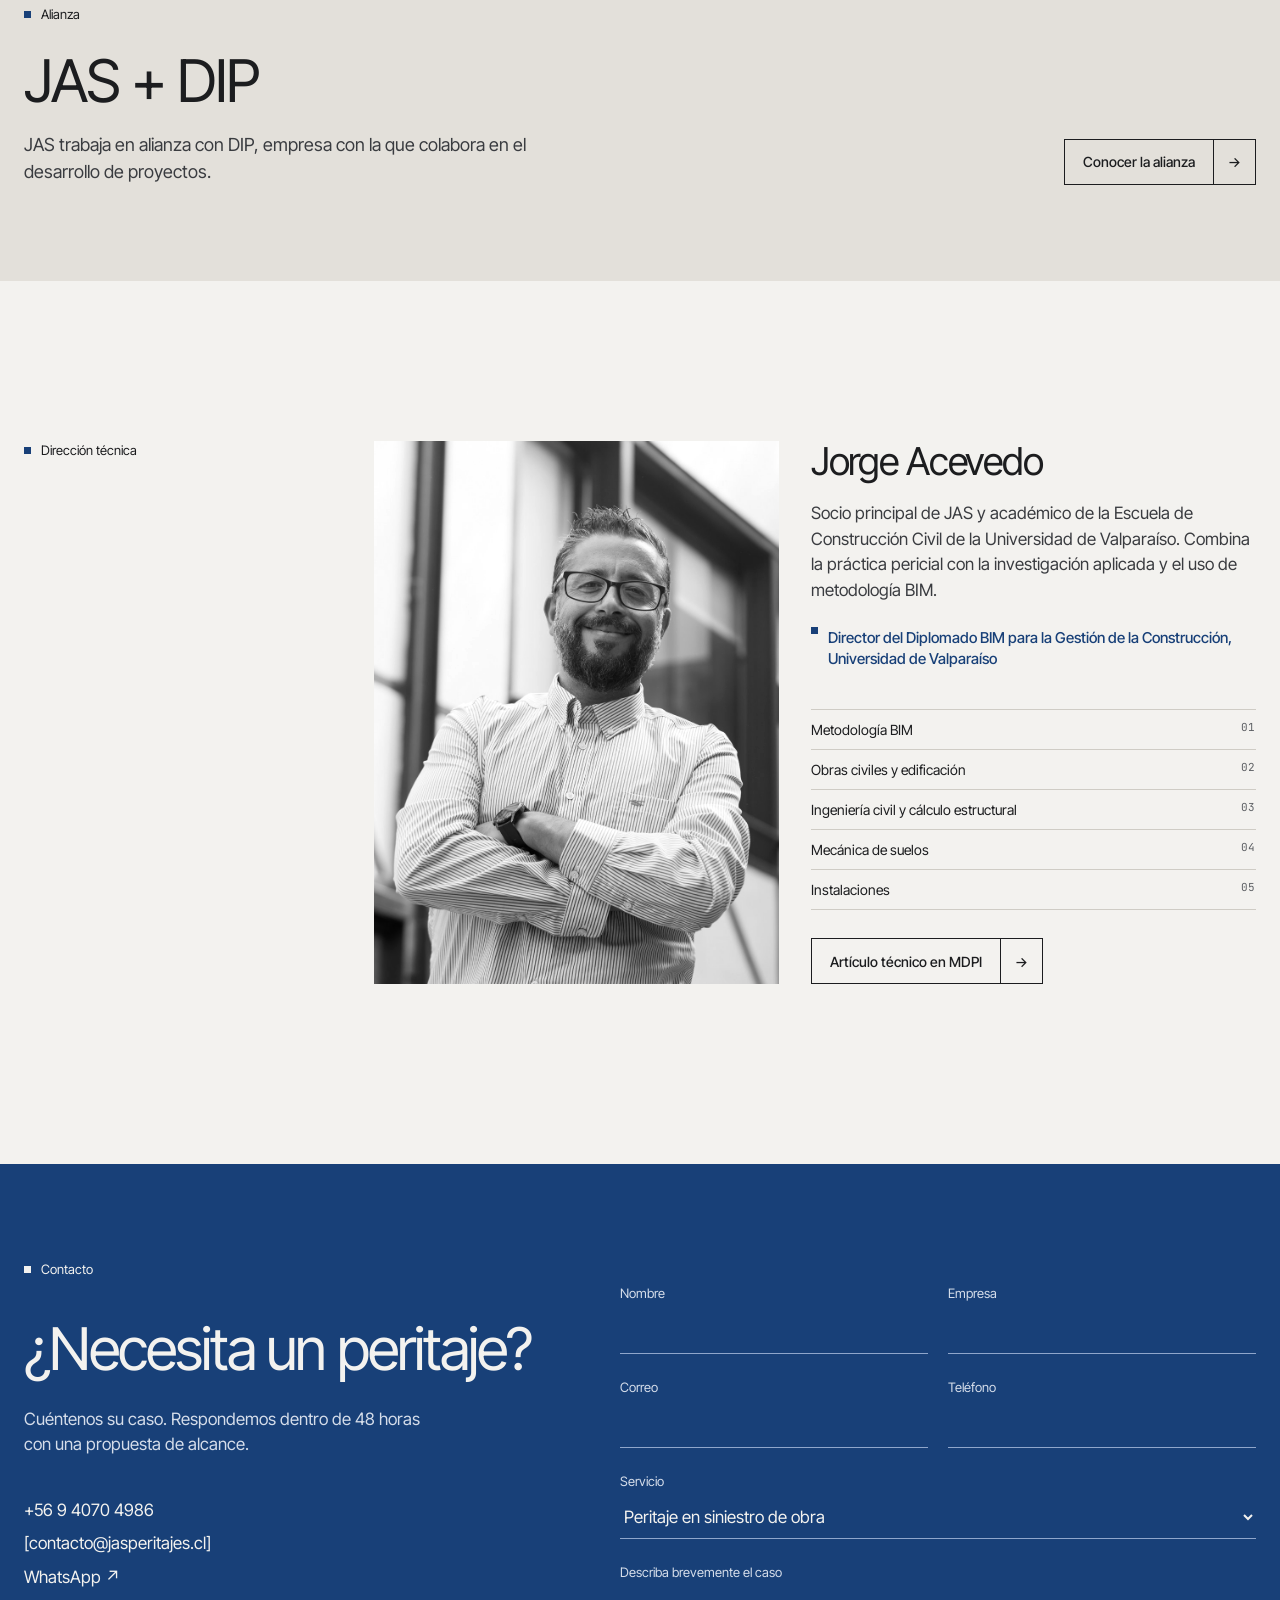
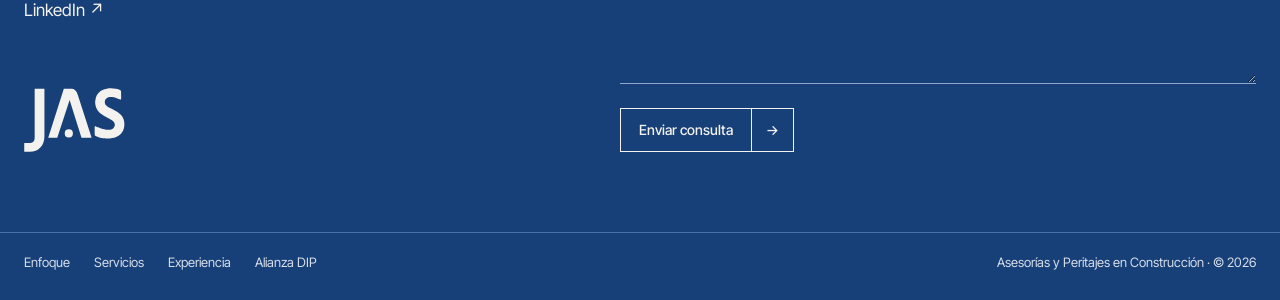
==== commit 538a896b: "Mueve la franja de la alianza DIP entre los casos y la dirección técnica Co-Authored-By: Claude Fabl" ====
--- a/index.html
+++ b/index.html
@@ -176,6 +176,15 @@
 </div>
 </section>
 
+<section aria-labelledby="dip-t" style="background: #E3E0DA; padding: 96px 24px; margin-top: 140px; display: flex; flex-wrap: wrap; gap: 40px 32px; align-items: flex-end; justify-content: space-between;">
+<div class="rv">
+<div class="lb" style="margin-bottom: 28px;">Alianza</div>
+<h2 id="dip-t" style="margin: 0 0 20px; font-weight: 400; font-size: clamp(34px, 4.6vw, 72px); line-height: 1; letter-spacing: -0.035em;">JAS + DIP</h2>
+<p style="margin: 0; font-size: 18px; color: #3A3C40; max-width: 560px;">JAS trabaja en alianza con DIP, empresa con la que colabora en el desarrollo de proyectos.</p>
+</div>
+<a class="bt" href="alianza-dip.html"><span>Conocer la alianza</span><span aria-hidden="true">→</span></a>
+</section>
+
 <section aria-labelledby="director-t" style="padding: 160px 24px 180px; display: flex; flex-wrap: wrap; gap: 32px;">
 <div style="flex: 1 1 240px;"><div class="lb">Dirección técnica</div></div>
 <div style="flex: 1.1 1 320px; min-height: 520px; position: relative; overflow: hidden; background: #3A3C40;"><img class="pt" src="assets/img/jorge-acevedo.jpg" alt="Jorge Acevedo, director de JAS" style="position: absolute; inset: 0; width: 100%; height: 100%; object-fit: cover; object-position: 49% center;"></div>
@@ -198,14 +207,7 @@
 </div>
 </section>
 
-<section aria-labelledby="dip-t" style="background: #E3E0DA; padding: 96px 24px; display: flex; flex-wrap: wrap; gap: 40px 32px; align-items: flex-end; justify-content: space-between;">
-<div class="rv">
-<div class="lb" style="margin-bottom: 28px;">Alianza</div>
-<h2 id="dip-t" style="margin: 0 0 20px; font-weight: 400; font-size: clamp(34px, 4.6vw, 72px); line-height: 1; letter-spacing: -0.035em;">JAS + DIP</h2>
-<p style="margin: 0; font-size: 18px; color: #3A3C40; max-width: 560px;">JAS trabaja en alianza con DIP, empresa con la que colabora en el desarrollo de proyectos.</p>
-</div>
-<a class="bt" href="alianza-dip.html"><span>Conocer la alianza</span><span aria-hidden="true">→</span></a>
-</section>
+
 
 <footer id="contacto" style="background: #184078; color: #F3F2EF; overflow: hidden;">
 <div style="padding: 96px 24px 80px; display: flex; flex-wrap: wrap; gap: 64px 32px;">
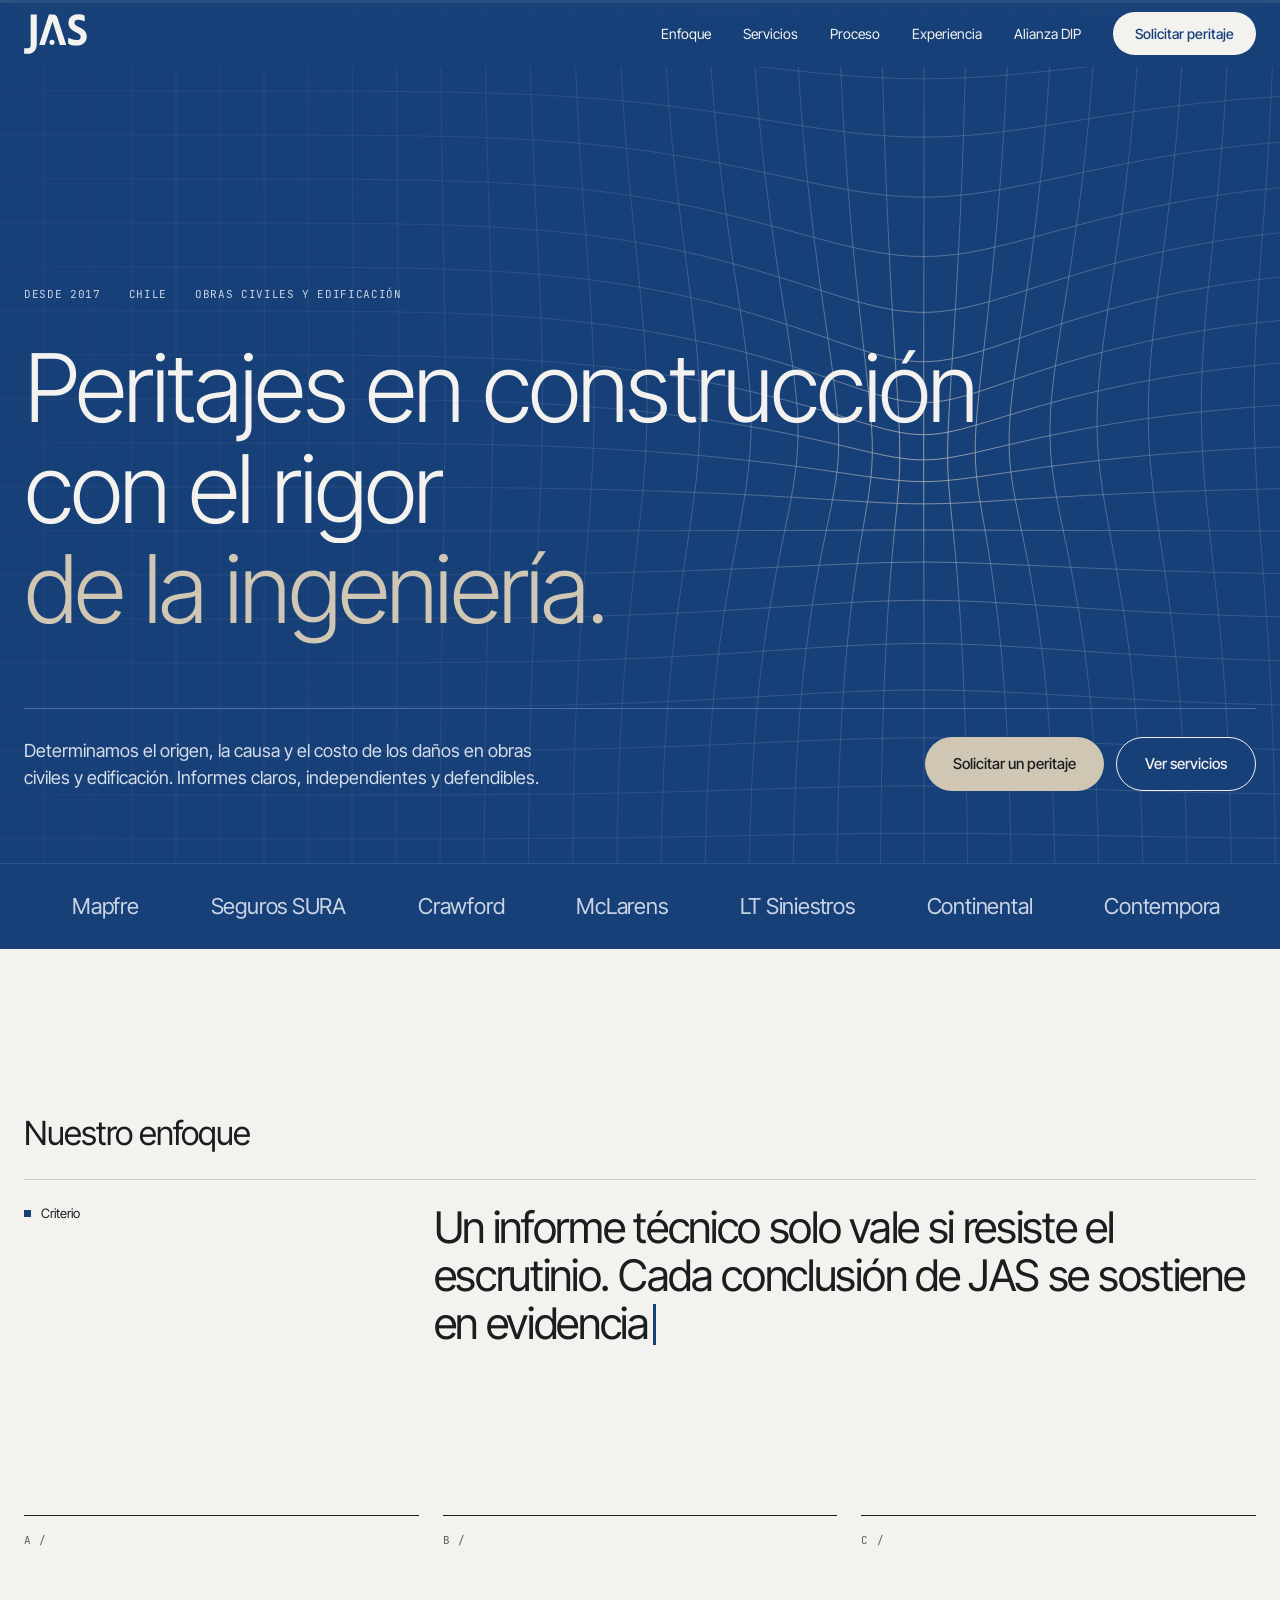
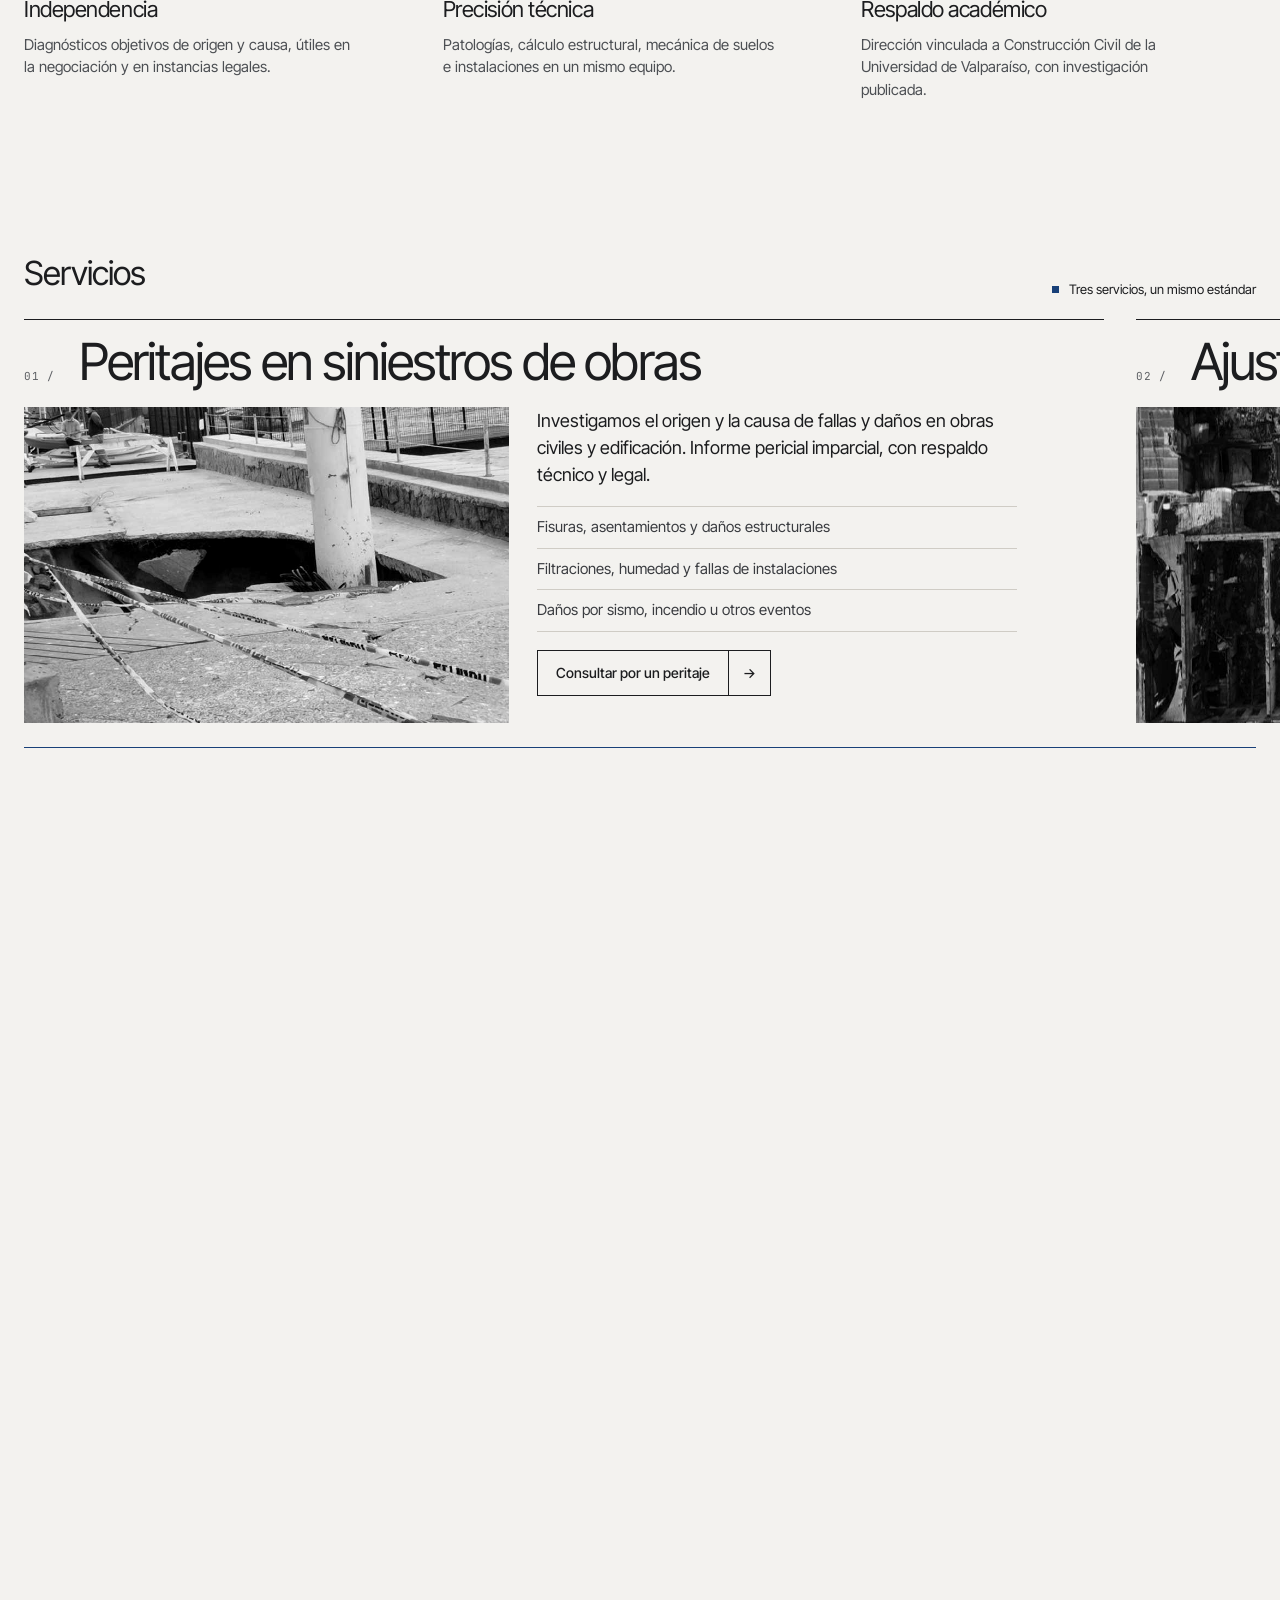
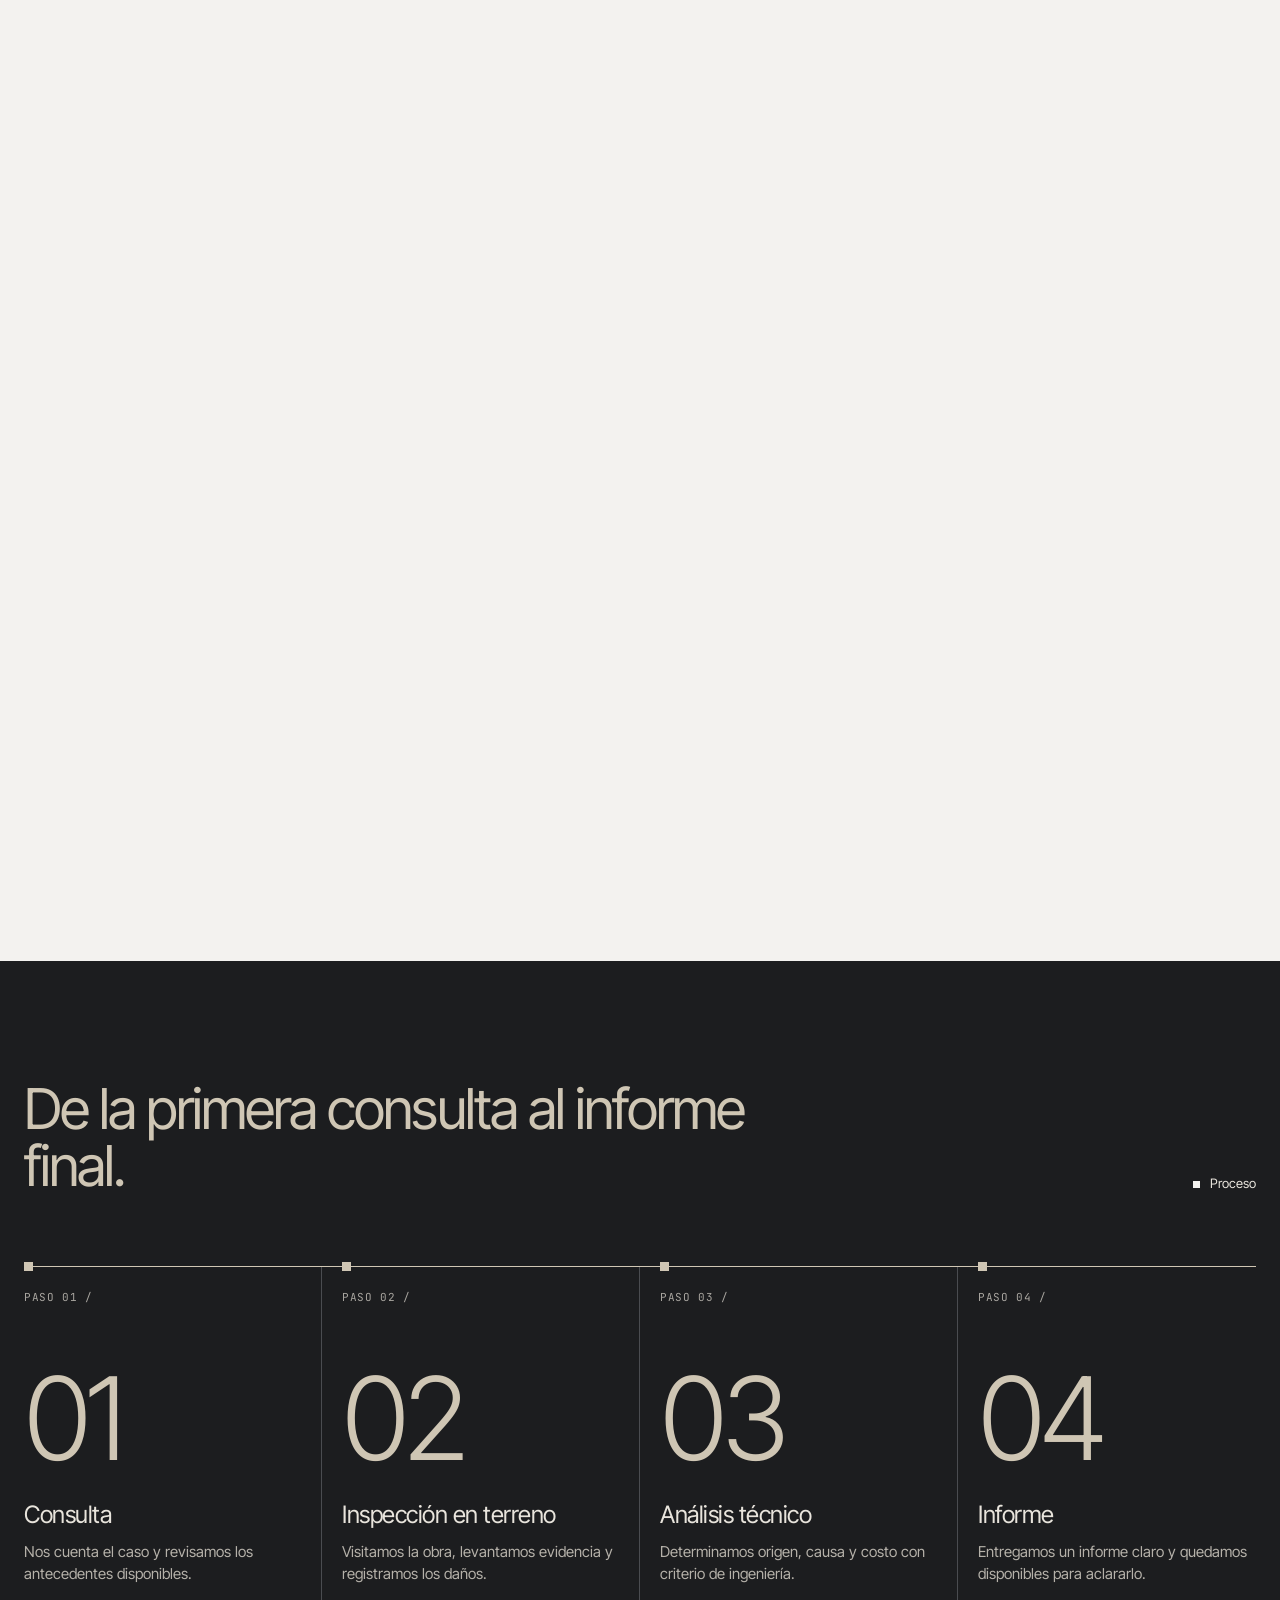
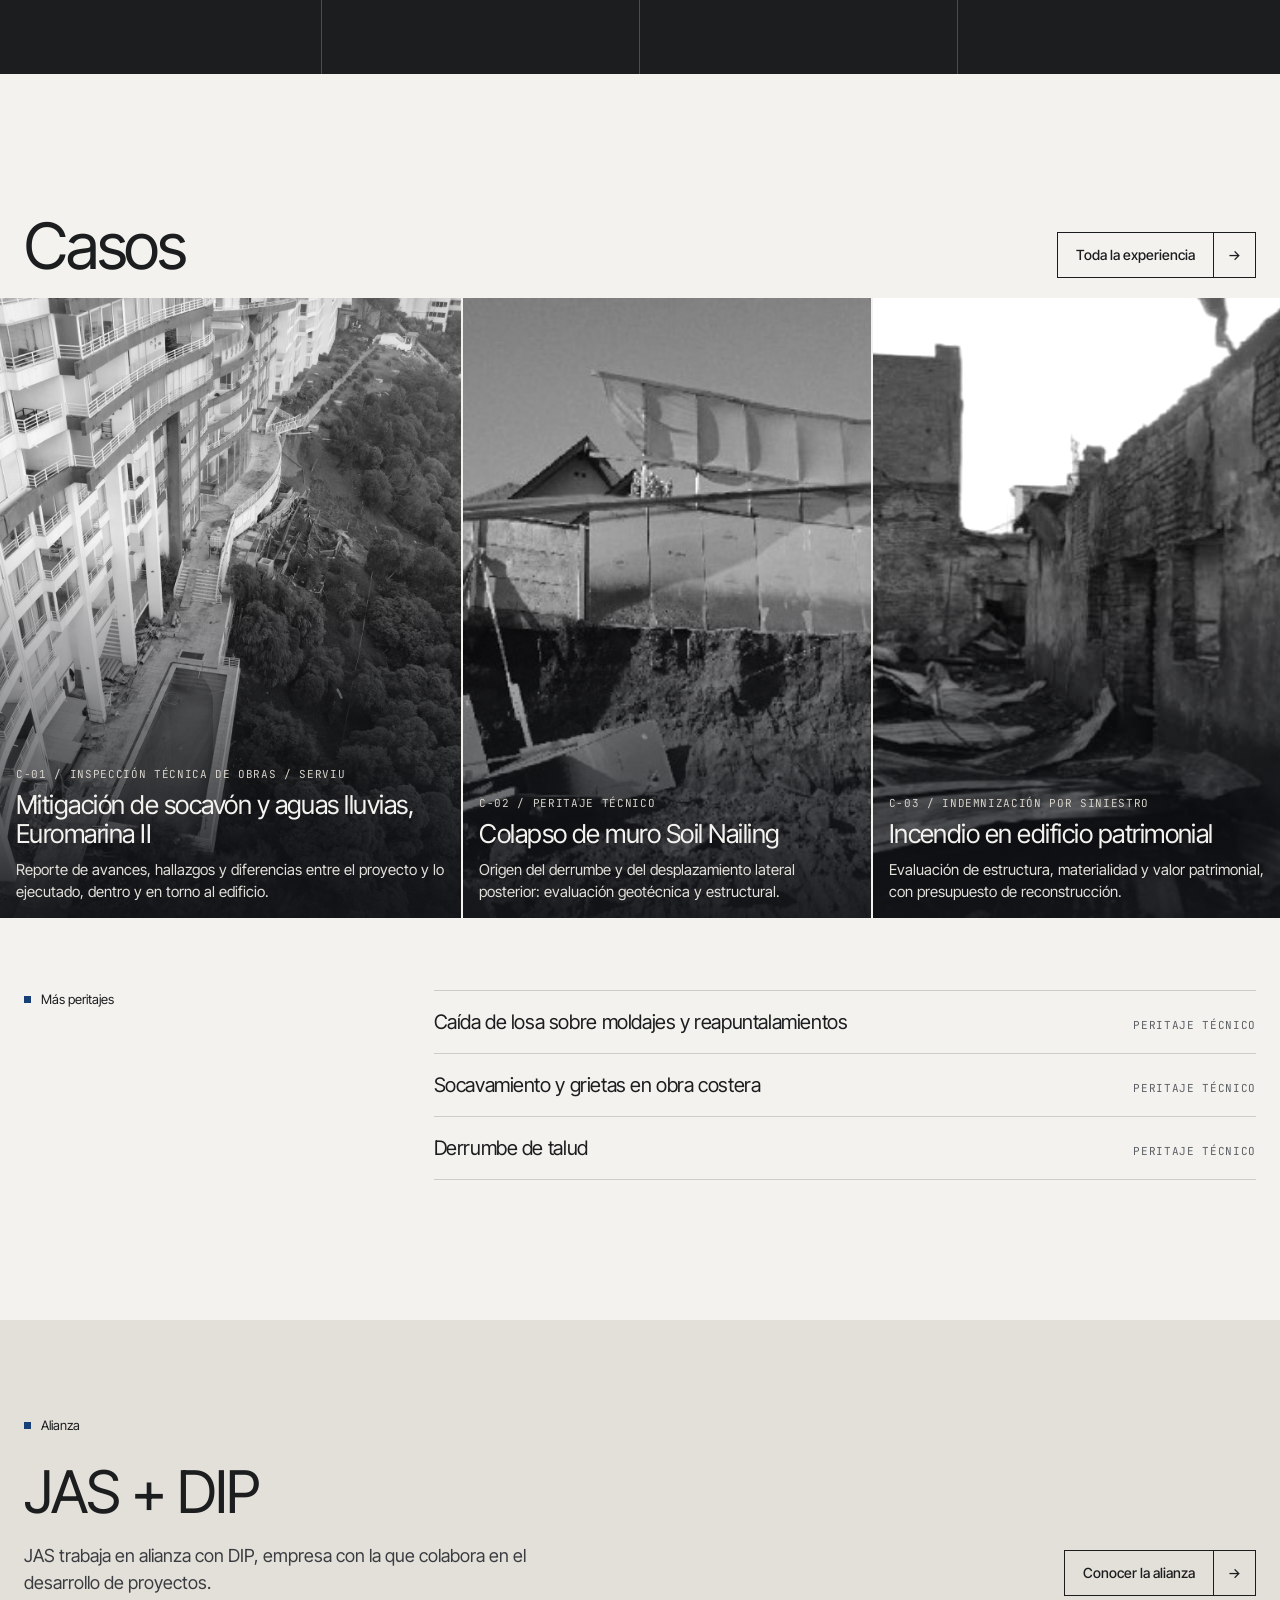
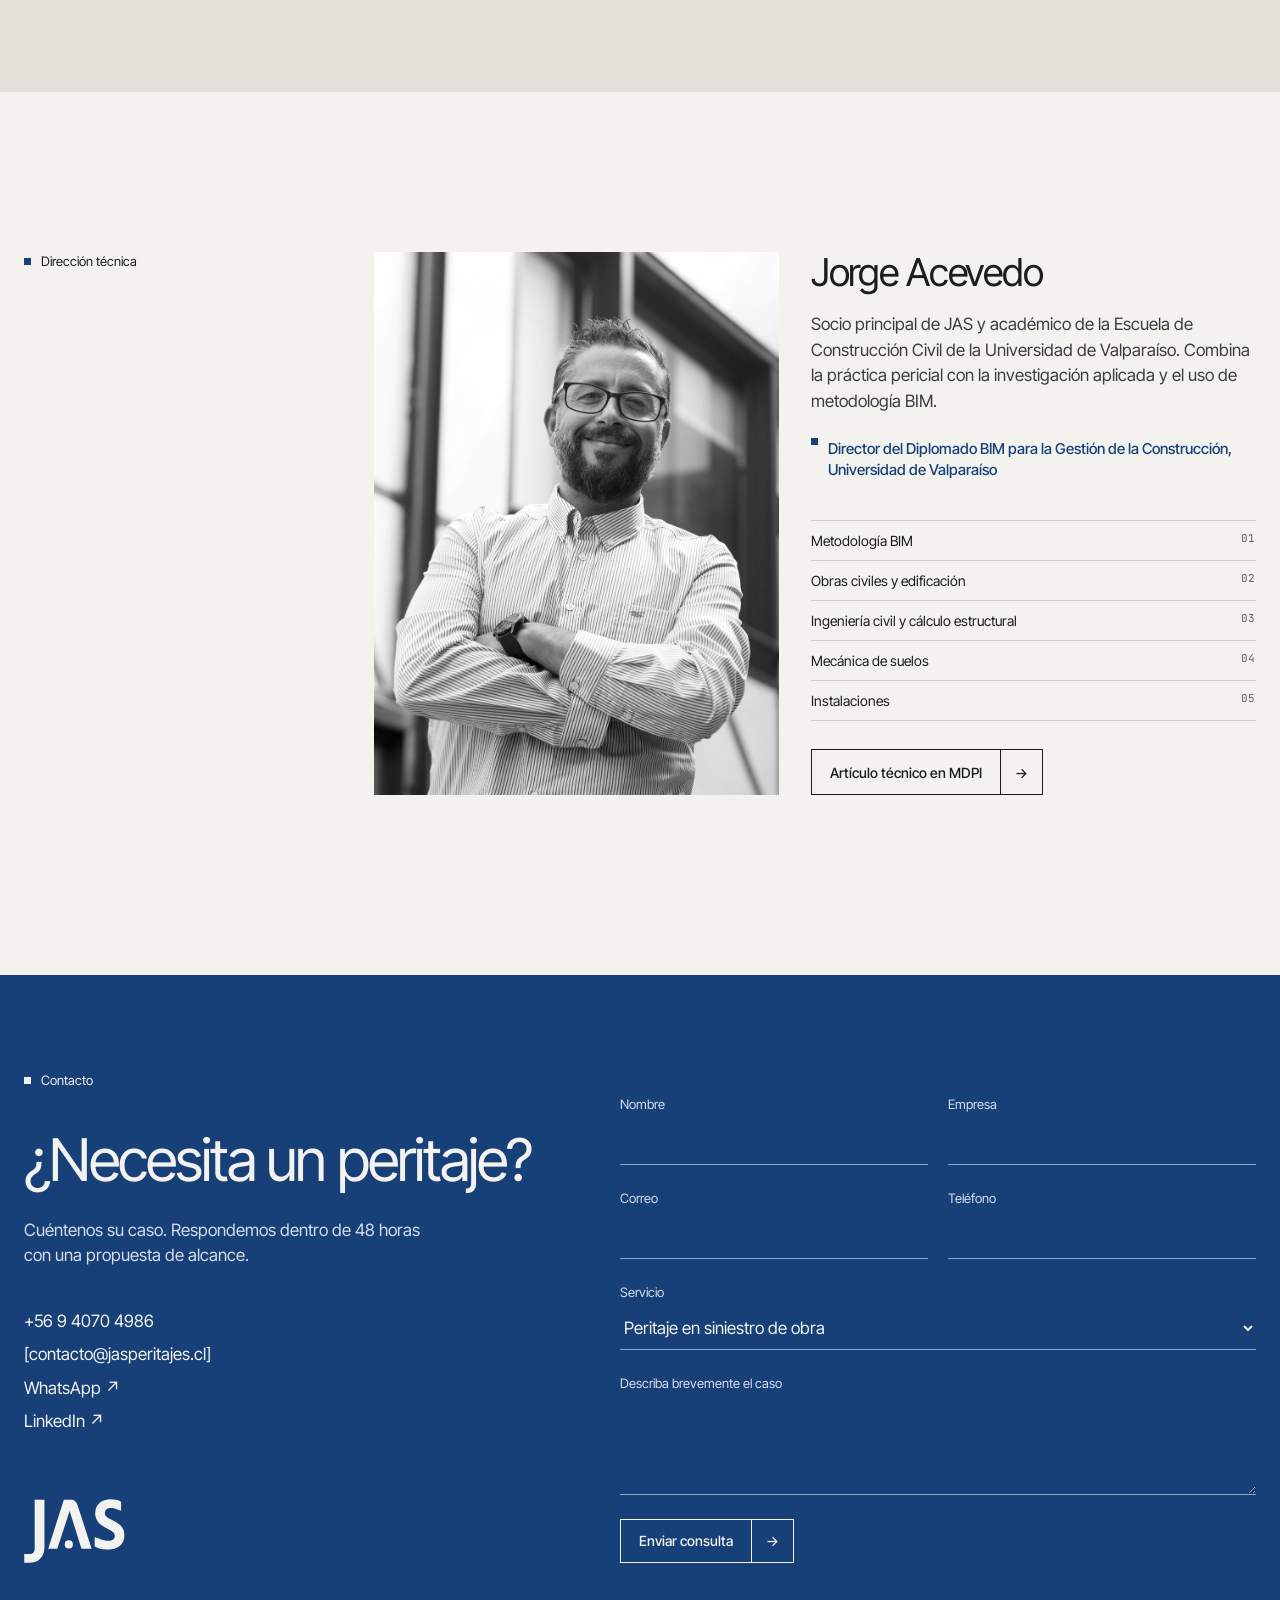
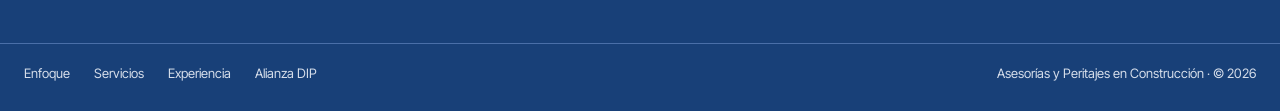
==== commit 07eb2305: "Enfoca jasperitajes.cl en peritajes y agrega análisis de patologías - Titular, textos y metadatos ce" ====
--- a/index.html
+++ b/index.html
@@ -3,8 +3,8 @@
 <head>
 <meta charset="utf-8">
 <meta name="viewport" content="width=device-width, initial-scale=1">
-<title>JAS — Peritajes e Inspección Técnica de Obras</title>
-<meta name="description" content="Peritajes en siniestros de obras, ajuste de indemnizaciones e inspección técnica de obras (ITO) en Chile.">
+<title>JAS — Peritajes en Ingeniería y Construcción</title>
+<meta name="description" content="Peritajes en siniestros de obras, estimación de indemnizaciones y análisis de patologías en construcción, en Chile.">
 <link rel="icon" type="image/svg+xml" href="assets/img/jas-logo.svg">
 <link rel="preconnect" href="https://fonts.googleapis.com">
 <link rel="preconnect" href="https://fonts.gstatic.com" crossorigin="">
@@ -35,12 +35,12 @@
 <div class="hero-in" style="position: relative; max-width: 1400px; width: 100%; margin: 0 auto; padding: 200px 24px 72px; box-sizing: border-box;">
 <div class="mono fade" style="color: #C9D3E4; margin-bottom: 40px; display: flex; flex-wrap: wrap; gap: 8px 28px;"><span>Desde 2017</span><span>Chile</span><span>Obras civiles y edificación</span></div>
 <h1 style="font-weight: 300; font-size: clamp(46px, 7.4vw, 118px); line-height: 0.98; letter-spacing: -0.04em; margin: 0; max-width: 1150px;">
-<span class="ln"><span>Peritajes e inspección</span></span>
-<span class="ln d2"><span>técnica con el rigor</span></span>
+<span class="ln"><span>Peritajes en construcción</span></span>
+<span class="ln d2"><span>con el rigor</span></span>
 <span class="ln d3"><span style="color: #CFC6B4;">de la ingeniería.</span></span>
 </h1>
 <div class="fade" style="display: flex; flex-wrap: wrap; justify-content: space-between; align-items: flex-end; gap: 32px; margin-top: 64px; padding-top: 28px; border-top: 1px solid #4A6FA8;">
-<p style="margin: 0; max-width: 520px; font-size: 18px; color: #D5DDEA;">Determinamos origen, causa y costo de los daños en obras, y supervisamos la ejecución de sus proyectos. Informes claros, independientes y defendibles.</p>
+<p style="margin: 0; max-width: 520px; font-size: 18px; color: #D5DDEA;">Determinamos el origen, la causa y el costo de los daños en obras civiles y edificación. Informes claros, independientes y defendibles.</p>
 <div style="display: flex; flex-wrap: wrap; gap: 12px;">
 <a class="btn" href="#contacto" style="text-decoration: none; background: #CFC6B4; color: #1C1D1F; padding: 16px 28px; border-radius: 999px; font-weight: 500;">Solicitar un peritaje</a>
 <a class="btn" href="#servicios" style="text-decoration: none; background: #184078; border: 1px solid #F3F2EF; color: #F3F2EF; padding: 15px 28px; border-radius: 999px; font-weight: 500;">Ver servicios</a>
@@ -100,13 +100,13 @@
 </div>
 </article>
 <article class="hs-p" style="flex: none; width: min(1080px, 86vw); box-sizing: border-box; border-top: 1px solid #1C1D1F; padding-top: 16px; display: flex; flex-direction: column; gap: 20px;">
-<div style="display: flex; align-items: baseline; gap: 24px;"><span class="mono" style="color: #5C5F63;">03 /</span><h3 style="margin: 0; font-weight: 400; font-size: clamp(28px, 4vw, 60px); line-height: 1; letter-spacing: -0.035em;">Inspección técnica de obras</h3></div>
+<div style="display: flex; align-items: baseline; gap: 24px;"><span class="mono" style="color: #5C5F63;">03 /</span><h3 style="margin: 0; font-weight: 400; font-size: clamp(28px, 4vw, 60px); line-height: 1; letter-spacing: -0.035em;">Análisis de patologías en construcción</h3></div>
 <div style="display: flex; flex-wrap: wrap; gap: 28px; flex: 1;">
-<div class="ph" style="flex: 1 1 280px; min-height: 240px; background: #323437; color: #D6D2CA;"><div><img class="pt" src="assets/img/ito-obra.jpg" alt="Vista aérea de una obra en construcción con paneles, durante una inspección" style="width: 100%; height: 100%; object-fit: cover; display: block;"></div></div>
+<div class="ph" style="flex: 1 1 280px; min-height: 240px; background: #323437; color: #D6D2CA;"><div><img class="pt" src="assets/img/obra-costera-muro.jpg" alt="Muro de contención agrietado en una obra costera" style="width: 100%; height: 100%; object-fit: cover; display: block;"></div></div>
 <div style="flex: 1.2 1 320px; display: flex; flex-direction: column; gap: 18px; align-items: flex-start;">
-<p style="margin: 0; font-size: 18px; max-width: 480px;">Supervisamos su proyecto desde la licitación hasta el cierre: planos, especificaciones, normativa, calidad y plazos bajo control.</p>
-<ul style="margin: 0; padding: 0; list-style: none; width: 100%; max-width: 480px; color: #3A3C40; border-bottom: 1px solid #CFCCC5;"><li style="padding: 9px 0; border-top: 1px solid #CFCCC5;">Revisión de bases, contratos y proyecto</li><li style="padding: 9px 0; border-top: 1px solid #CFCCC5;">Control técnico, administrativo y documental</li><li style="padding: 9px 0; border-top: 1px solid #CFCCC5;">Recepción y cierre administrativo</li></ul>
-<a class="bt" href="#contacto"><span>Cotizar una ITO</span><span aria-hidden="true">→</span></a>
+<p style="margin: 0; font-size: 18px; max-width: 480px;">Inspeccionamos y cuantificamos los daños en inmuebles y detectamos las posibles falencias del proceso constructivo. Concluimos con una propuesta técnica y sus costos, como base para la indemnización del afectado.</p>
+<ul style="margin: 0; padding: 0; list-style: none; width: 100%; max-width: 480px; color: #3A3C40; border-bottom: 1px solid #CFCCC5;"><li style="padding: 9px 0; border-top: 1px solid #CFCCC5;">Estructura, terminaciones e instalaciones</li><li style="padding: 9px 0; border-top: 1px solid #CFCCC5;">Propuesta técnica con costos de reparación</li><li style="padding: 9px 0; border-top: 1px solid #CFCCC5;">Para clientes públicos o privados, empresas o viviendas</li></ul>
+<a class="bt" href="#contacto"><span>Solicitar un análisis</span><span aria-hidden="true">→</span></a>
 </div>
 </div>
 </article>
@@ -164,14 +164,11 @@
 <a class="ph case im" href="experiencia.html#incendio-patrimonial" data-cur="Ver" style="text-decoration: none; flex: 1 1 300px; height: 620px; background: #2B2D30; color: #F3F2EF;"><div><img class="ci" src="assets/img/incendio-patrimonial.jpg" alt="Edificio patrimonial destruido por un incendio" style="width: 100%; height: 100%; object-fit: cover; display: block;"></div><i class="scrim" aria-hidden="true"></i><span><span class="mono" style="display: block; color: #D6D2CA; margin-bottom: 8px;">C-03 / Indemnización por siniestro</span><span style="font-size: 26px; letter-spacing: -0.02em; line-height: 1.12; display: block; max-width: 520px;">Incendio en edificio patrimonial</span><span style="display: block; margin-top: 10px; font-size: 15px; color: #E3E0DA; max-width: 460px;">Evaluación de estructura, materialidad y valor patrimonial, con presupuesto de reconstrucción.</span></span></a>
 </div>
 <div style="padding: 72px 24px 0; display: flex; flex-wrap: wrap; gap: 32px;">
-<div style="flex: 1 1 240px;"><div class="lb">Peritajes y otros proyectos</div></div>
+<div style="flex: 1 1 240px;"><div class="lb">Más peritajes</div></div>
 <ul style="flex: 2.2 1 520px; margin: 0; padding: 0; list-style: none; border-bottom: 1px solid #CFCCC5;">
 <li class="rv" style="border-top: 1px solid #CFCCC5;"><a class="rowl" href="experiencia.html#caida-de-losa" data-cur="Ver"><span style="font-size: 20px; letter-spacing: -0.02em;">Caída de losa sobre moldajes y reapuntalamientos</span><span class="mono" style="color: #5C5F63;">Peritaje técnico</span></a></li>
 <li class="rv" style="border-top: 1px solid #CFCCC5;"><a class="rowl" href="experiencia.html#obra-costera" data-cur="Ver"><span style="font-size: 20px; letter-spacing: -0.02em;">Socavamiento y grietas en obra costera</span><span class="mono" style="color: #5C5F63;">Peritaje técnico</span></a></li>
 <li class="rv" style="border-top: 1px solid #CFCCC5;"><a class="rowl" href="experiencia.html#derrumbe-de-talud" data-cur="Ver"><span style="font-size: 20px; letter-spacing: -0.02em;">Derrumbe de talud</span><span class="mono" style="color: #5C5F63;">Peritaje técnico</span></a></li>
-<li class="rv" style="border-top: 1px solid #CFCCC5;"><a class="rowl" href="experiencia.html#suzuval-el-salto" data-cur="Ver"><span style="font-size: 20px; letter-spacing: -0.02em;">Reconstrucción Suzuval El Salto, Viña del Mar</span><span class="mono" style="color: #5C5F63;">Licitación e ITO / 2.300 m² / 222 días</span></a></li>
-<li class="rv" style="border-top: 1px solid #CFCCC5;"><a class="rowl" href="experiencia.html#suzuval-5-oriente" data-cur="Ver"><span style="font-size: 20px; letter-spacing: -0.02em;">Ampliación y remodelación Suzuval 5 Oriente, Viña del Mar</span><span class="mono" style="color: #5C5F63;">ITO / 253 días</span></a></li>
-<li class="rv" style="border-top: 1px solid #CFCCC5;"><a class="rowl" href="experiencia.html#casa-pelumpen" data-cur="Ver"><span style="font-size: 20px; letter-spacing: -0.02em;">Casa Pelumpen, Olmué</span><span class="mono" style="color: #5C5F63;">ITO / 460 m² aprox.</span></a></li>
 </ul>
 </div>
 </section>
@@ -240,7 +237,7 @@
 <select name="servicio" style="background: #184078; border: 0; border-bottom: 1px solid #8FA6CB; color: #F3F2EF; padding: 10px 0; font-size: 17px;">
 <option>Peritaje en siniestro de obra</option>
 <option>Ajuste y estimación de indemnización</option>
-<option>Inspección técnica de obra (ITO)</option>
+<option>Análisis de patologías en construcción</option>
 <option>Otra consulta</option>
 </select>
 </label>
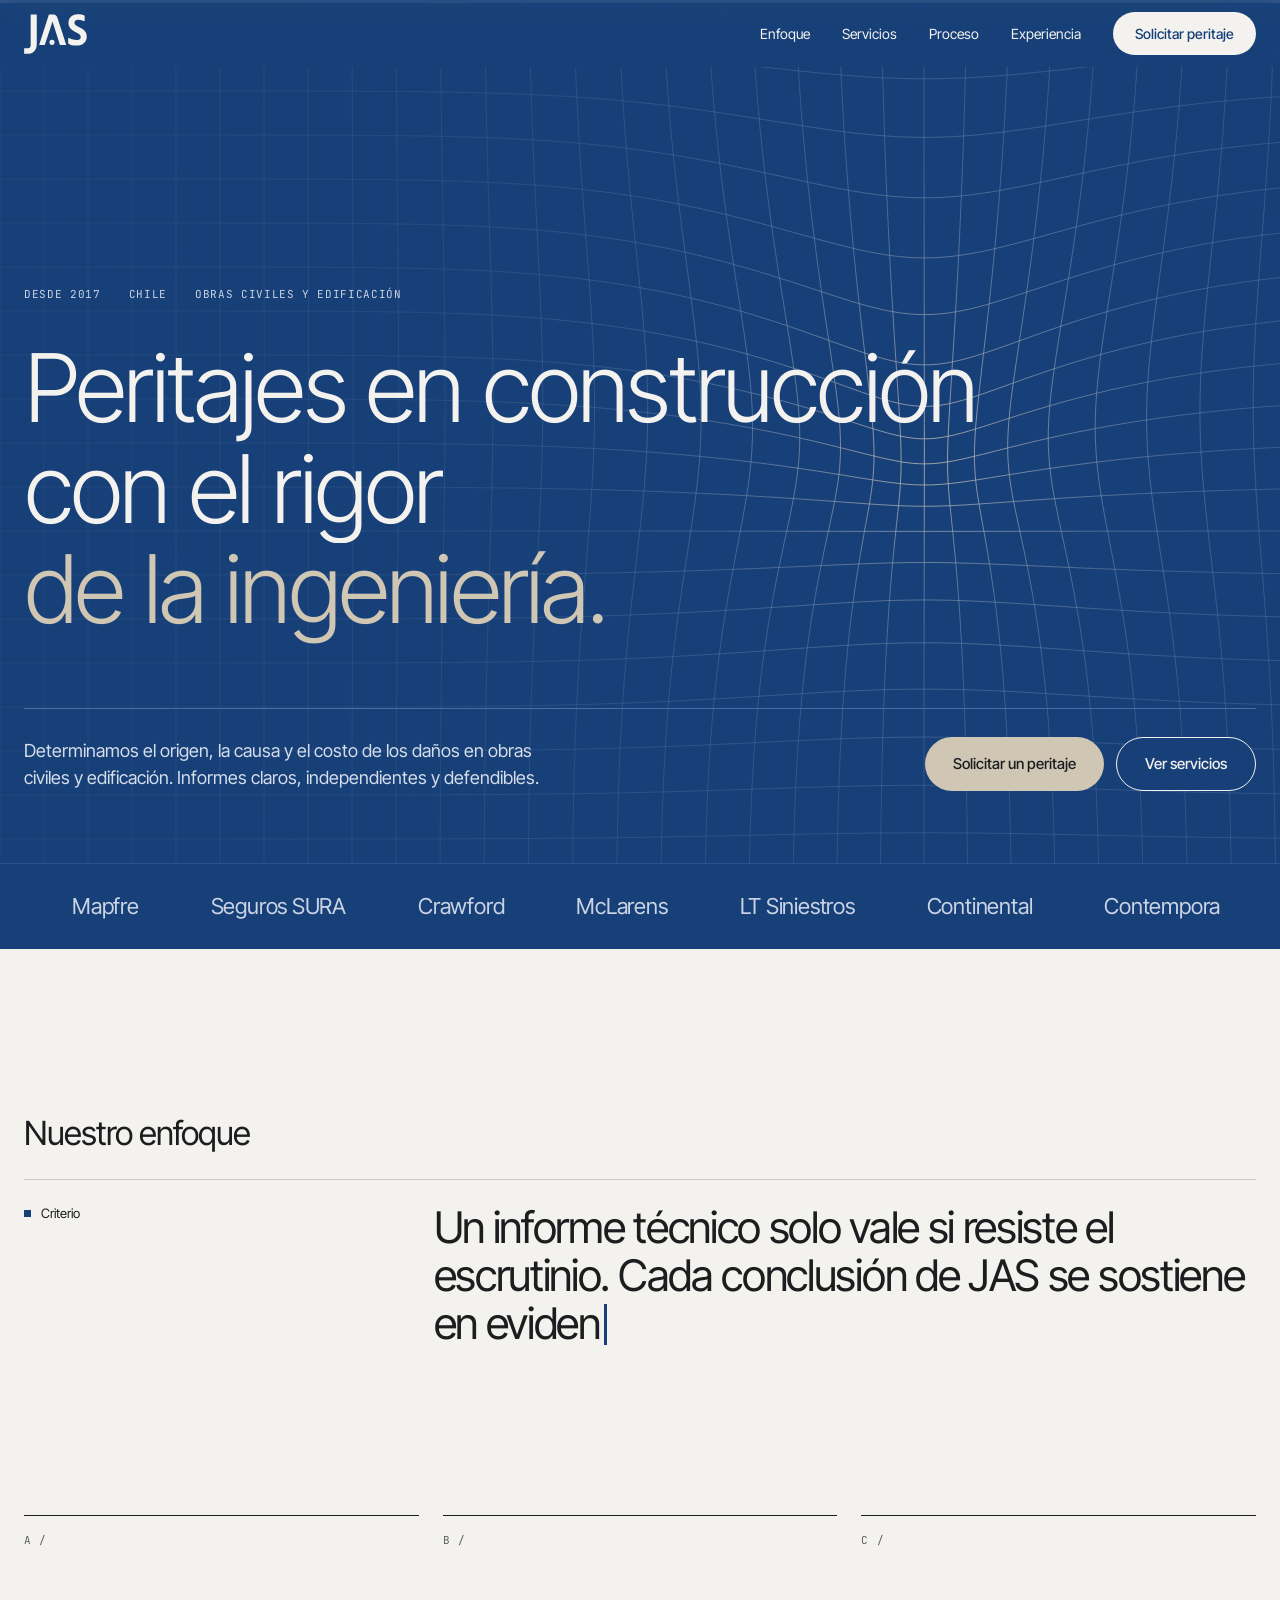
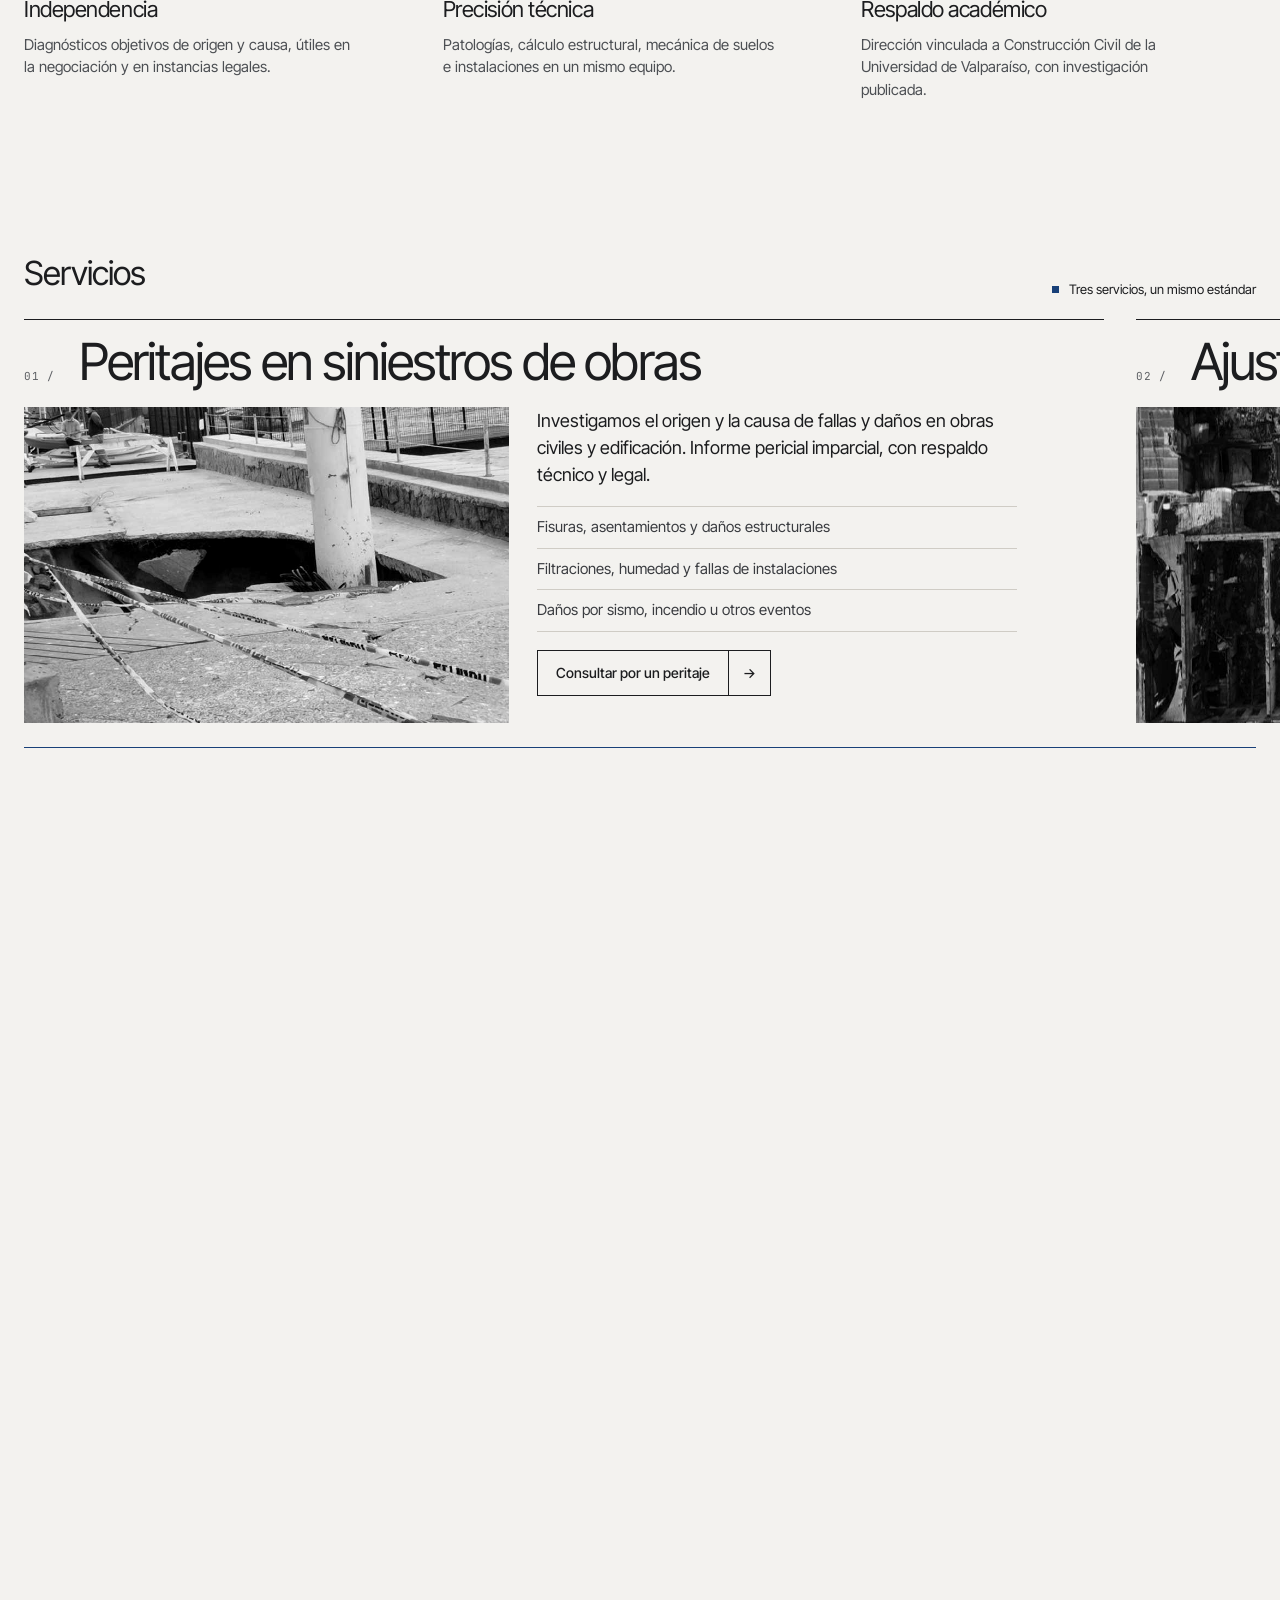
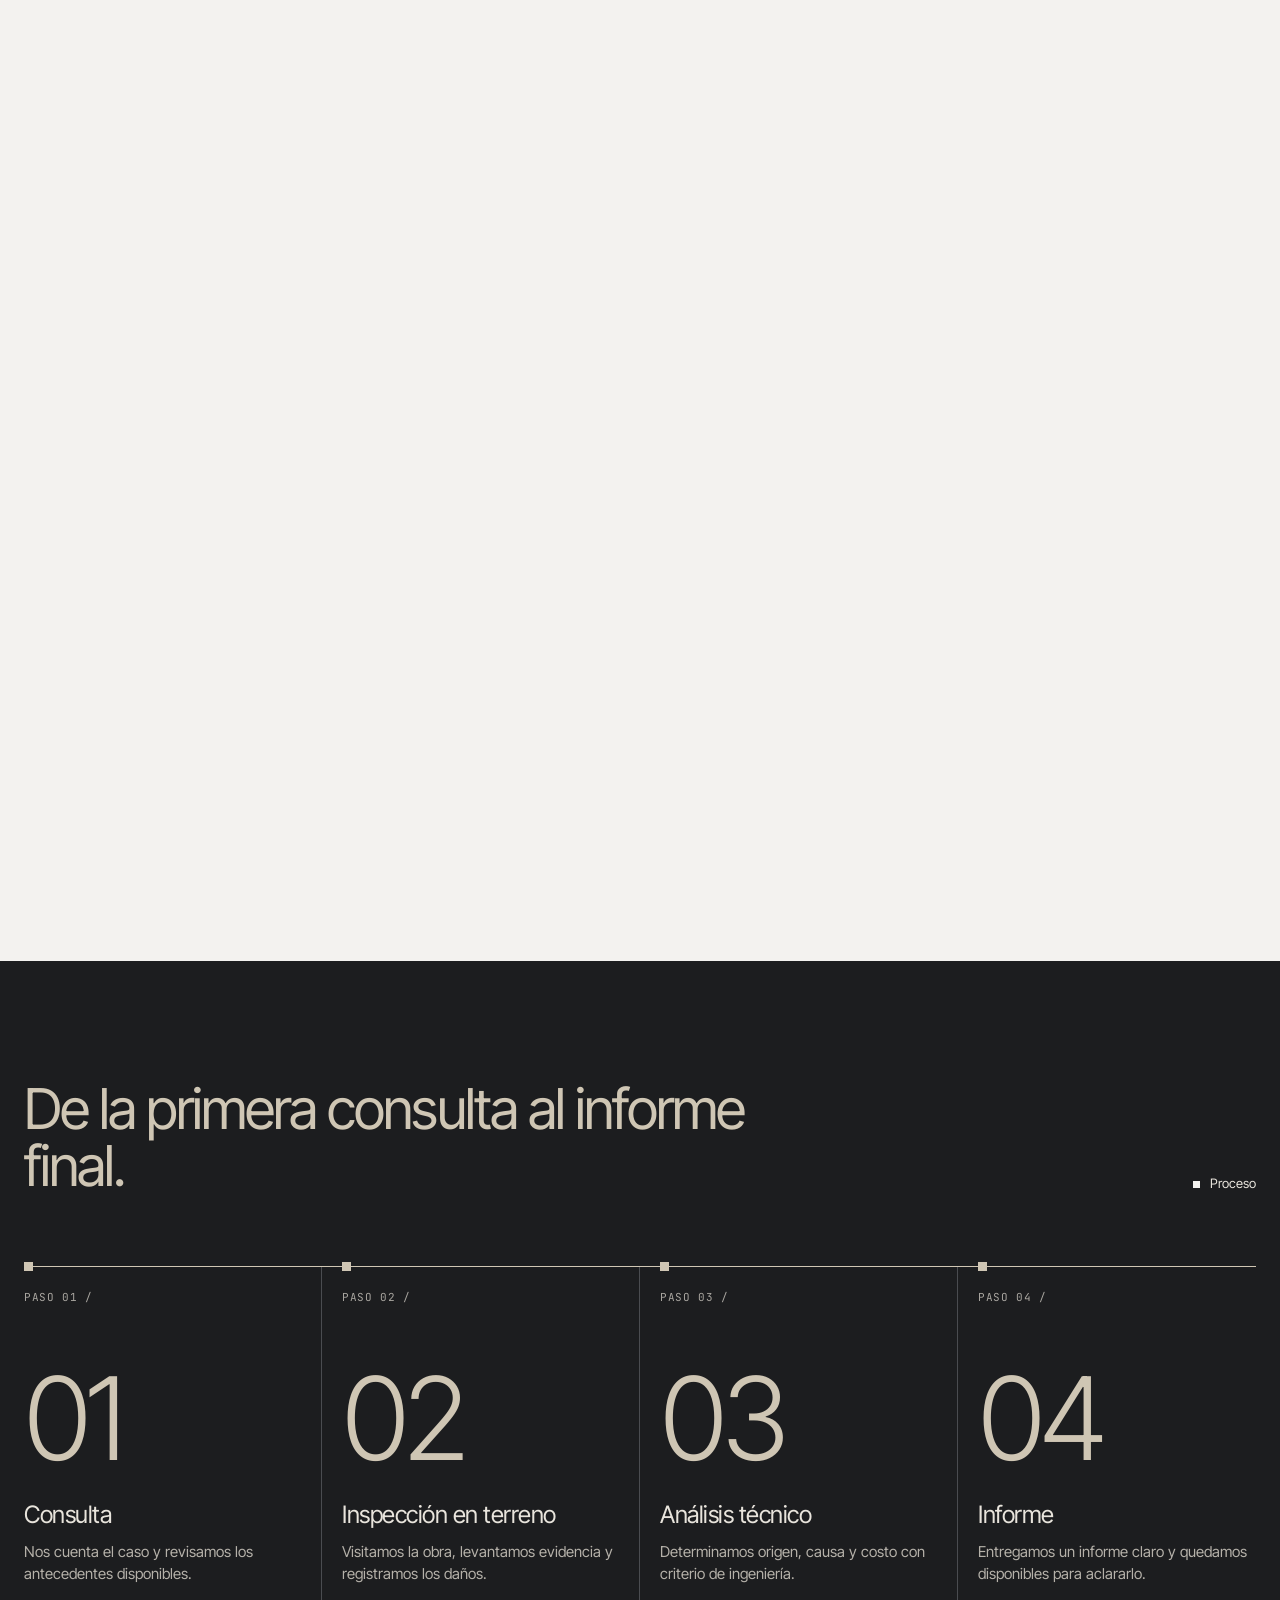
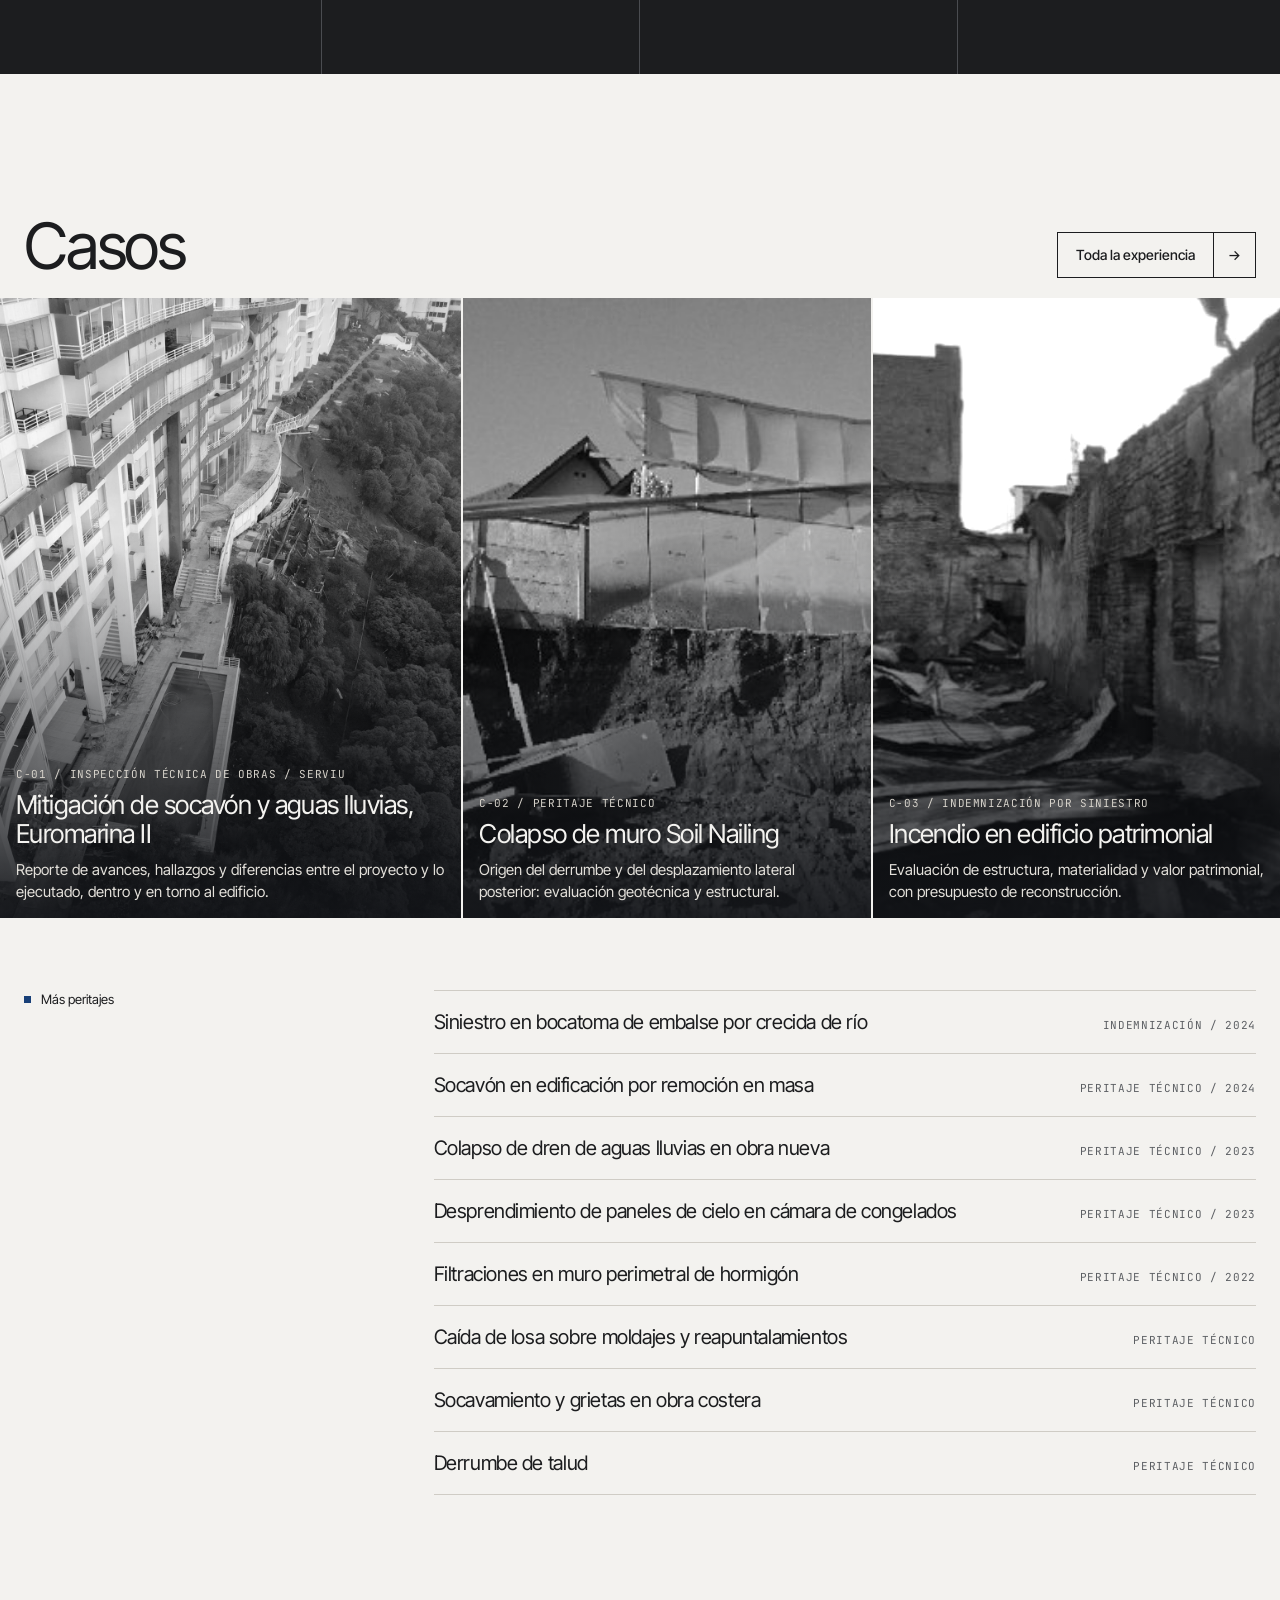
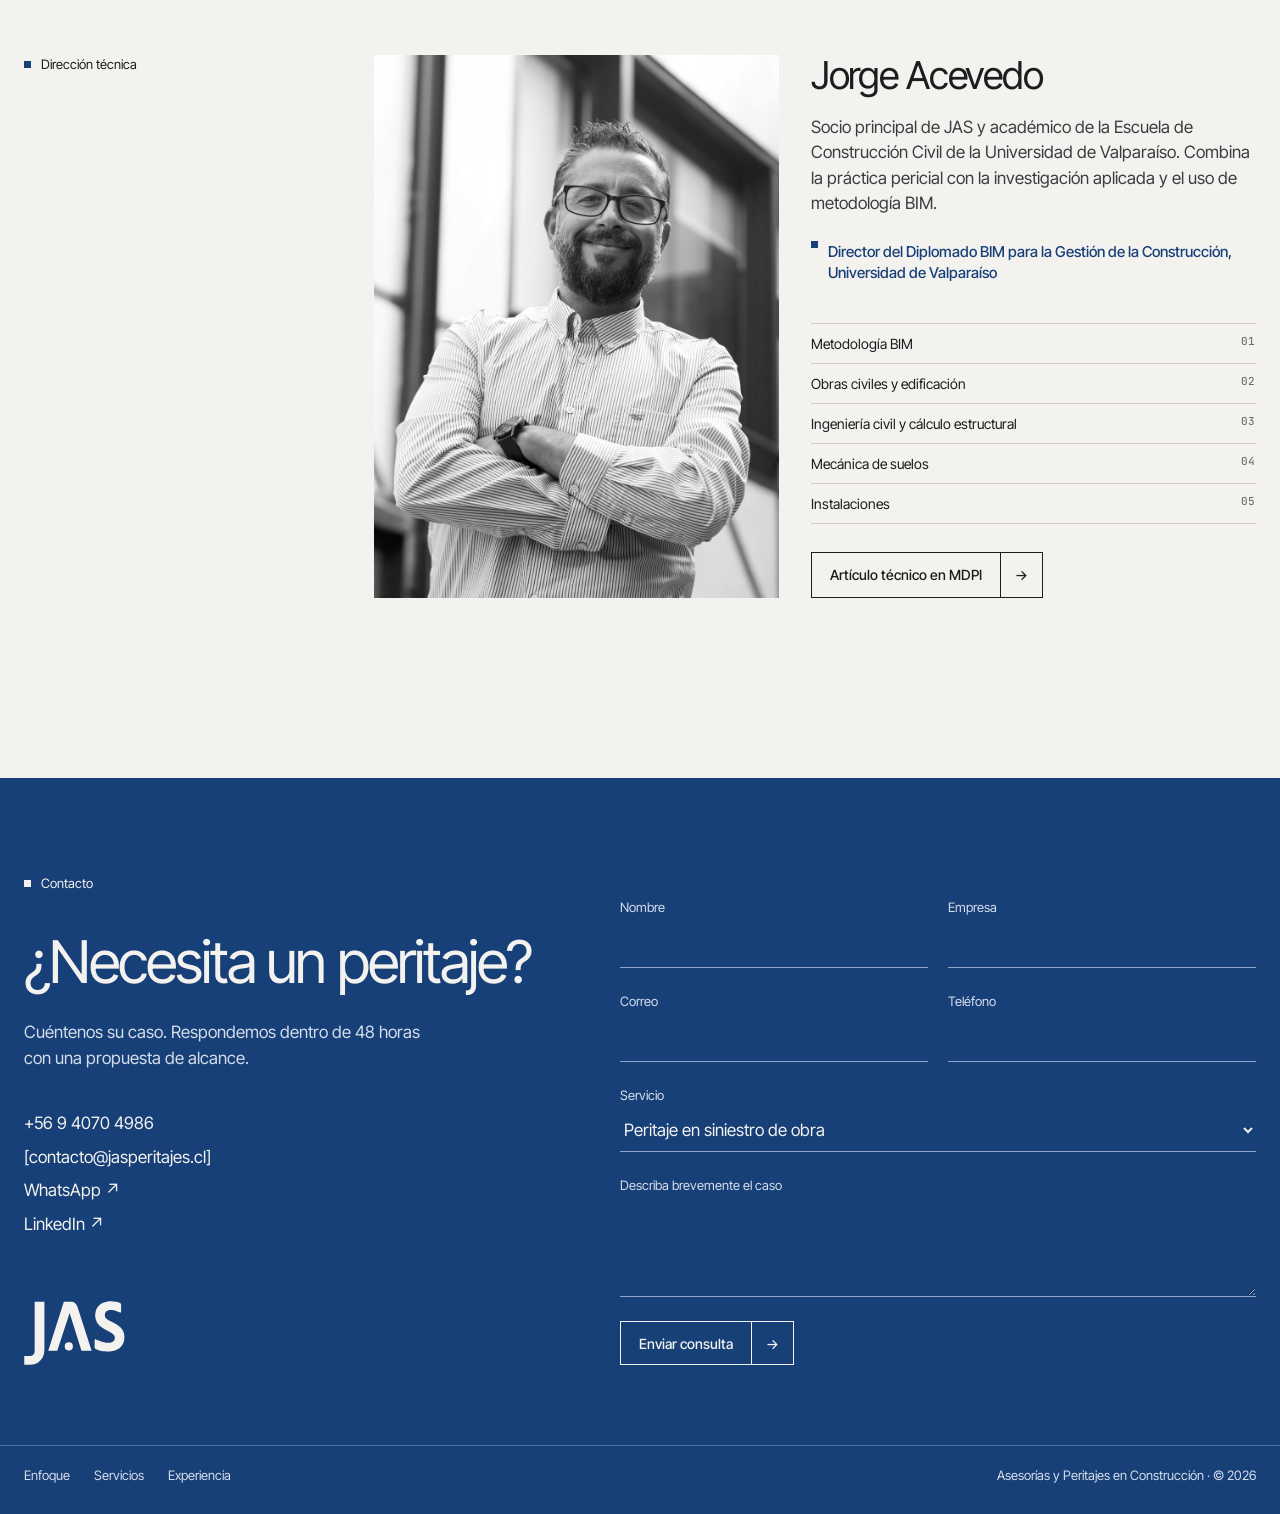
==== commit bc9f44d2: "Elimina la alianza DIP y suma sus casos a Experiencia Los cinco peritajes de la página de la alianza" ====
--- a/index.html
+++ b/index.html
@@ -24,7 +24,6 @@
 <a class="navl" href="#servicios" style="color: #F3F2EF;">Servicios</a>
 <a class="navl" href="#proceso" style="color: #F3F2EF;">Proceso</a>
 <a class="navl" href="experiencia.html" style="color: #F3F2EF;">Experiencia</a>
-<a class="navl" href="alianza-dip.html" style="color: #F3F2EF;">Alianza DIP</a>
 <a class="btn" href="#contacto" style="text-decoration: none; background: #F3F2EF; color: #184078; padding: 11px 22px; border-radius: 999px; font-weight: 500;">Solicitar peritaje</a>
 </div>
 </nav>
@@ -166,20 +165,16 @@
 <div style="padding: 72px 24px 0; display: flex; flex-wrap: wrap; gap: 32px;">
 <div style="flex: 1 1 240px;"><div class="lb">Más peritajes</div></div>
 <ul style="flex: 2.2 1 520px; margin: 0; padding: 0; list-style: none; border-bottom: 1px solid #CFCCC5;">
+<li class="rv" style="border-top: 1px solid #CFCCC5;"><a class="rowl" href="experiencia.html#bocatoma-embalse" data-cur="Ver"><span style="font-size: 20px; letter-spacing: -0.02em;">Siniestro en bocatoma de embalse por crecida de río</span><span class="mono" style="color: #5C5F63;">Indemnización / 2024</span></a></li>
+<li class="rv" style="border-top: 1px solid #CFCCC5;"><a class="rowl" href="experiencia.html#socavon-edificacion" data-cur="Ver"><span style="font-size: 20px; letter-spacing: -0.02em;">Socavón en edificación por remoción en masa</span><span class="mono" style="color: #5C5F63;">Peritaje técnico / 2024</span></a></li>
+<li class="rv" style="border-top: 1px solid #CFCCC5;"><a class="rowl" href="experiencia.html#dren-aguas-lluvias" data-cur="Ver"><span style="font-size: 20px; letter-spacing: -0.02em;">Colapso de dren de aguas lluvias en obra nueva</span><span class="mono" style="color: #5C5F63;">Peritaje técnico / 2023</span></a></li>
+<li class="rv" style="border-top: 1px solid #CFCCC5;"><a class="rowl" href="experiencia.html#paneles-camara-frio" data-cur="Ver"><span style="font-size: 20px; letter-spacing: -0.02em;">Desprendimiento de paneles de cielo en cámara de congelados</span><span class="mono" style="color: #5C5F63;">Peritaje técnico / 2023</span></a></li>
+<li class="rv" style="border-top: 1px solid #CFCCC5;"><a class="rowl" href="experiencia.html#filtraciones-muro" data-cur="Ver"><span style="font-size: 20px; letter-spacing: -0.02em;">Filtraciones en muro perimetral de hormigón</span><span class="mono" style="color: #5C5F63;">Peritaje técnico / 2022</span></a></li>
 <li class="rv" style="border-top: 1px solid #CFCCC5;"><a class="rowl" href="experiencia.html#caida-de-losa" data-cur="Ver"><span style="font-size: 20px; letter-spacing: -0.02em;">Caída de losa sobre moldajes y reapuntalamientos</span><span class="mono" style="color: #5C5F63;">Peritaje técnico</span></a></li>
 <li class="rv" style="border-top: 1px solid #CFCCC5;"><a class="rowl" href="experiencia.html#obra-costera" data-cur="Ver"><span style="font-size: 20px; letter-spacing: -0.02em;">Socavamiento y grietas en obra costera</span><span class="mono" style="color: #5C5F63;">Peritaje técnico</span></a></li>
 <li class="rv" style="border-top: 1px solid #CFCCC5;"><a class="rowl" href="experiencia.html#derrumbe-de-talud" data-cur="Ver"><span style="font-size: 20px; letter-spacing: -0.02em;">Derrumbe de talud</span><span class="mono" style="color: #5C5F63;">Peritaje técnico</span></a></li>
 </ul>
 </div>
-</section>
-
-<section aria-labelledby="dip-t" style="background: #E3E0DA; padding: 96px 24px; margin-top: 140px; display: flex; flex-wrap: wrap; gap: 40px 32px; align-items: flex-end; justify-content: space-between;">
-<div class="rv">
-<div class="lb" style="margin-bottom: 28px;">Alianza</div>
-<h2 id="dip-t" style="margin: 0 0 20px; font-weight: 400; font-size: clamp(34px, 4.6vw, 72px); line-height: 1; letter-spacing: -0.035em;">JAS + DIP</h2>
-<p style="margin: 0; font-size: 18px; color: #3A3C40; max-width: 560px;">JAS trabaja en alianza con DIP, empresa con la que colabora en el desarrollo de proyectos.</p>
-</div>
-<a class="bt" href="alianza-dip.html"><span>Conocer la alianza</span><span aria-hidden="true">→</span></a>
 </section>
 
 <section aria-labelledby="director-t" style="padding: 160px 24px 180px; display: flex; flex-wrap: wrap; gap: 32px;">
@@ -254,7 +249,6 @@
 <a class="navl" href="#enfoque" style="color: #D5DDEA;">Enfoque</a>
 <a class="navl" href="#servicios" style="color: #D5DDEA;">Servicios</a>
 <a class="navl" href="experiencia.html" style="color: #D5DDEA;">Experiencia</a>
-<a class="navl" href="alianza-dip.html" style="color: #D5DDEA;">Alianza DIP</a>
 </nav>
 <div>Asesorías y Peritajes en Construcción · © 2026</div>
 </div>
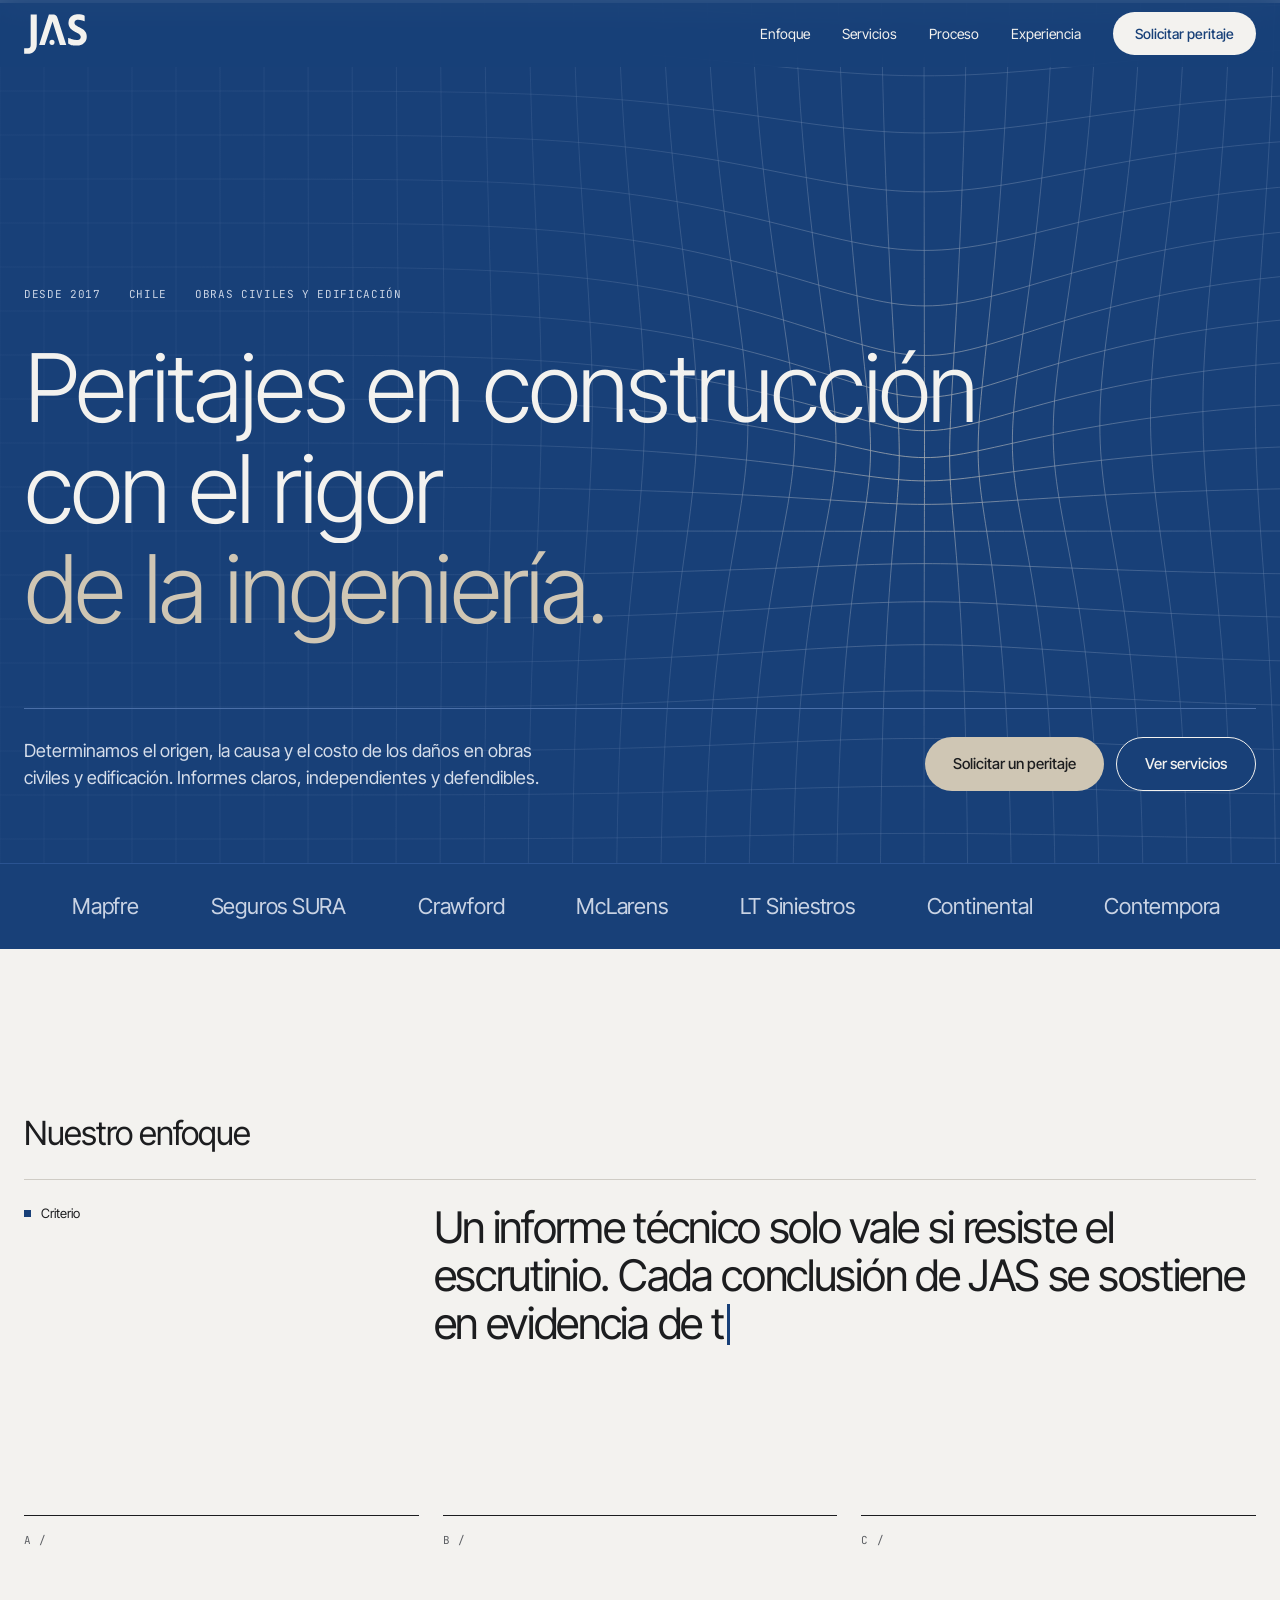
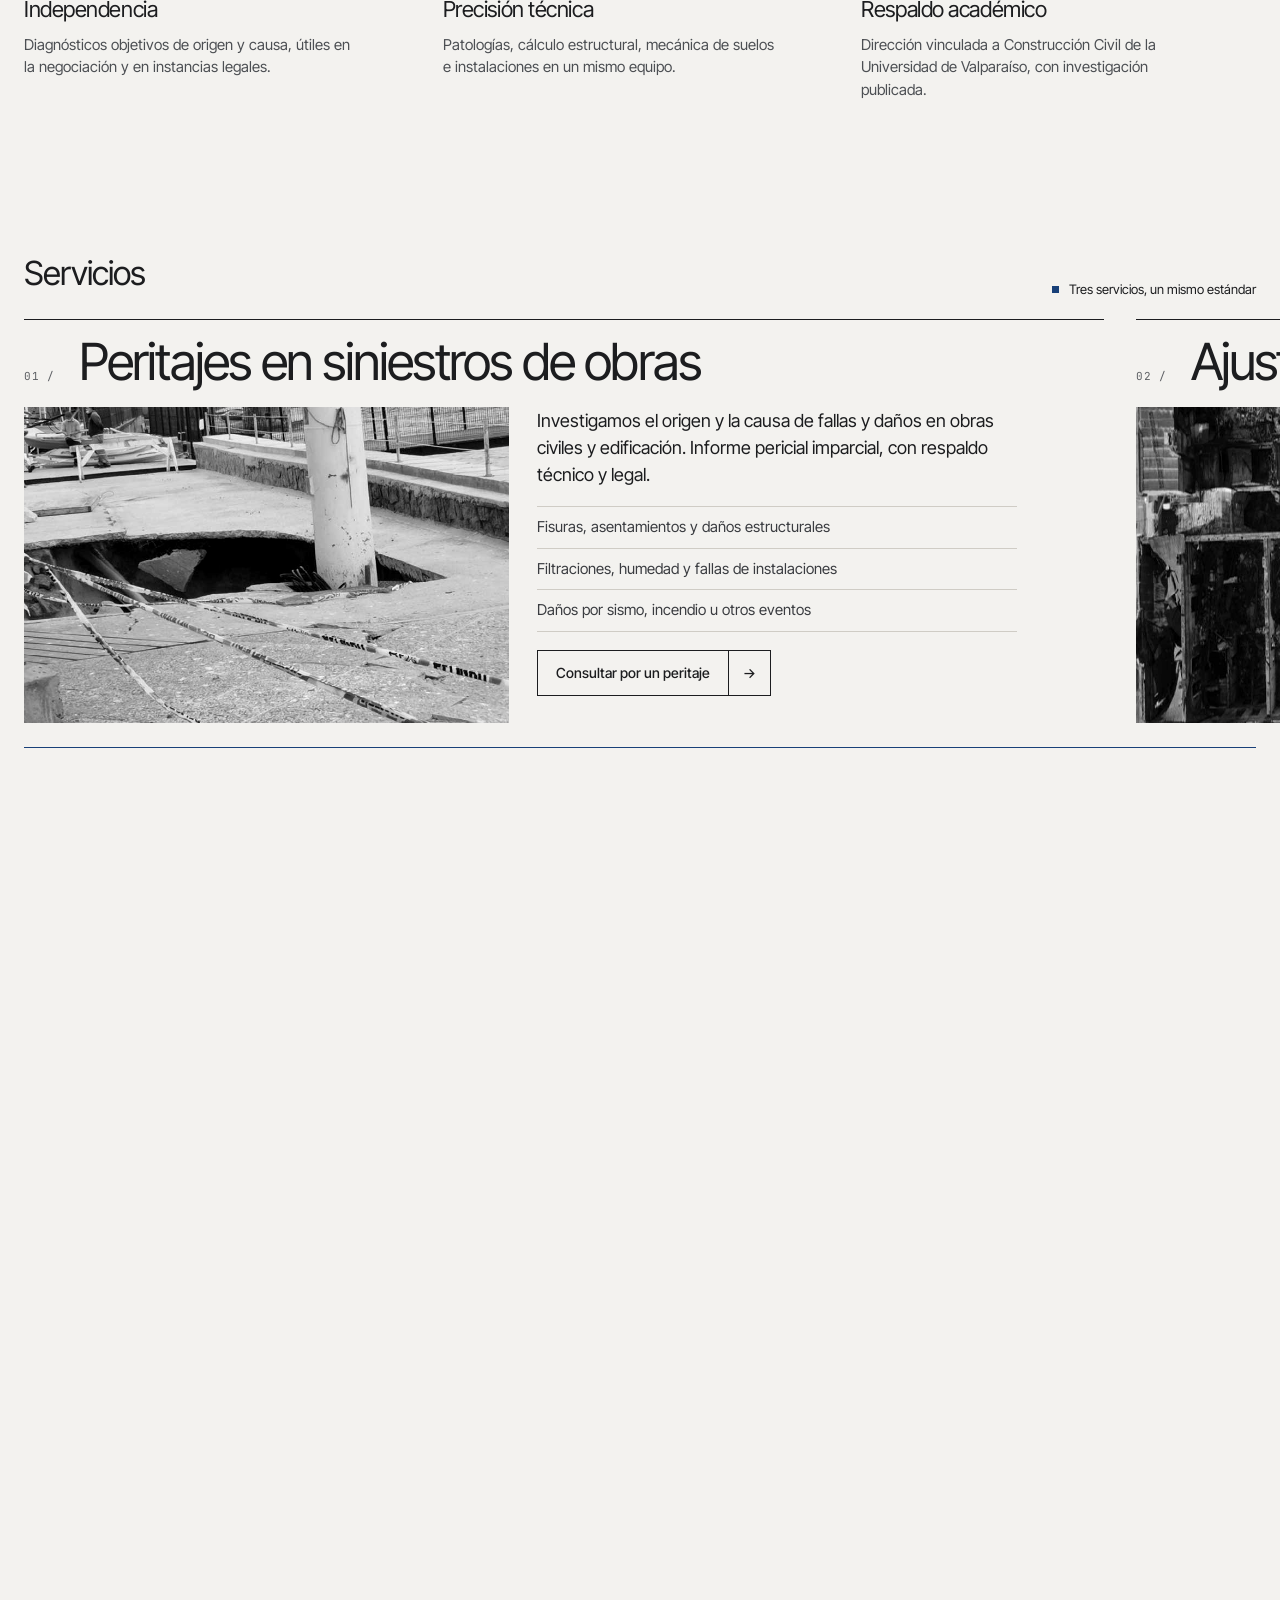
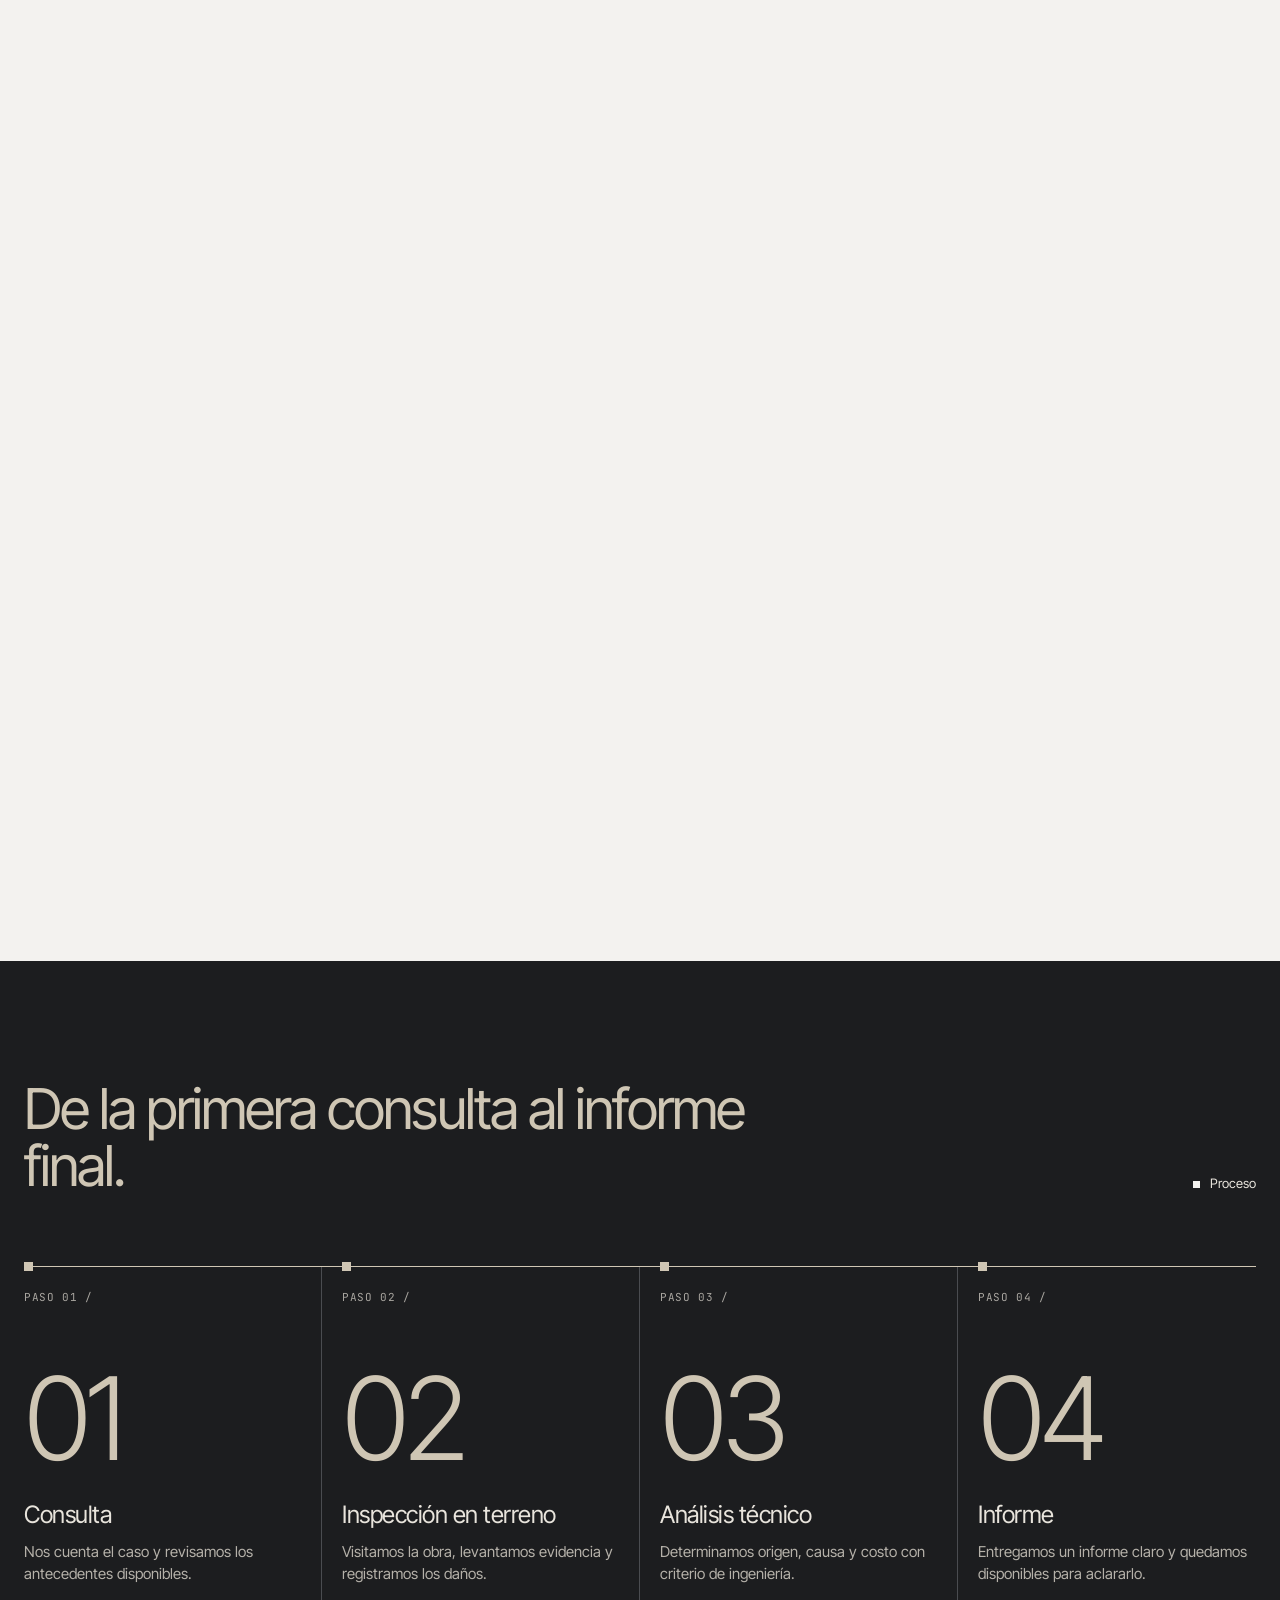
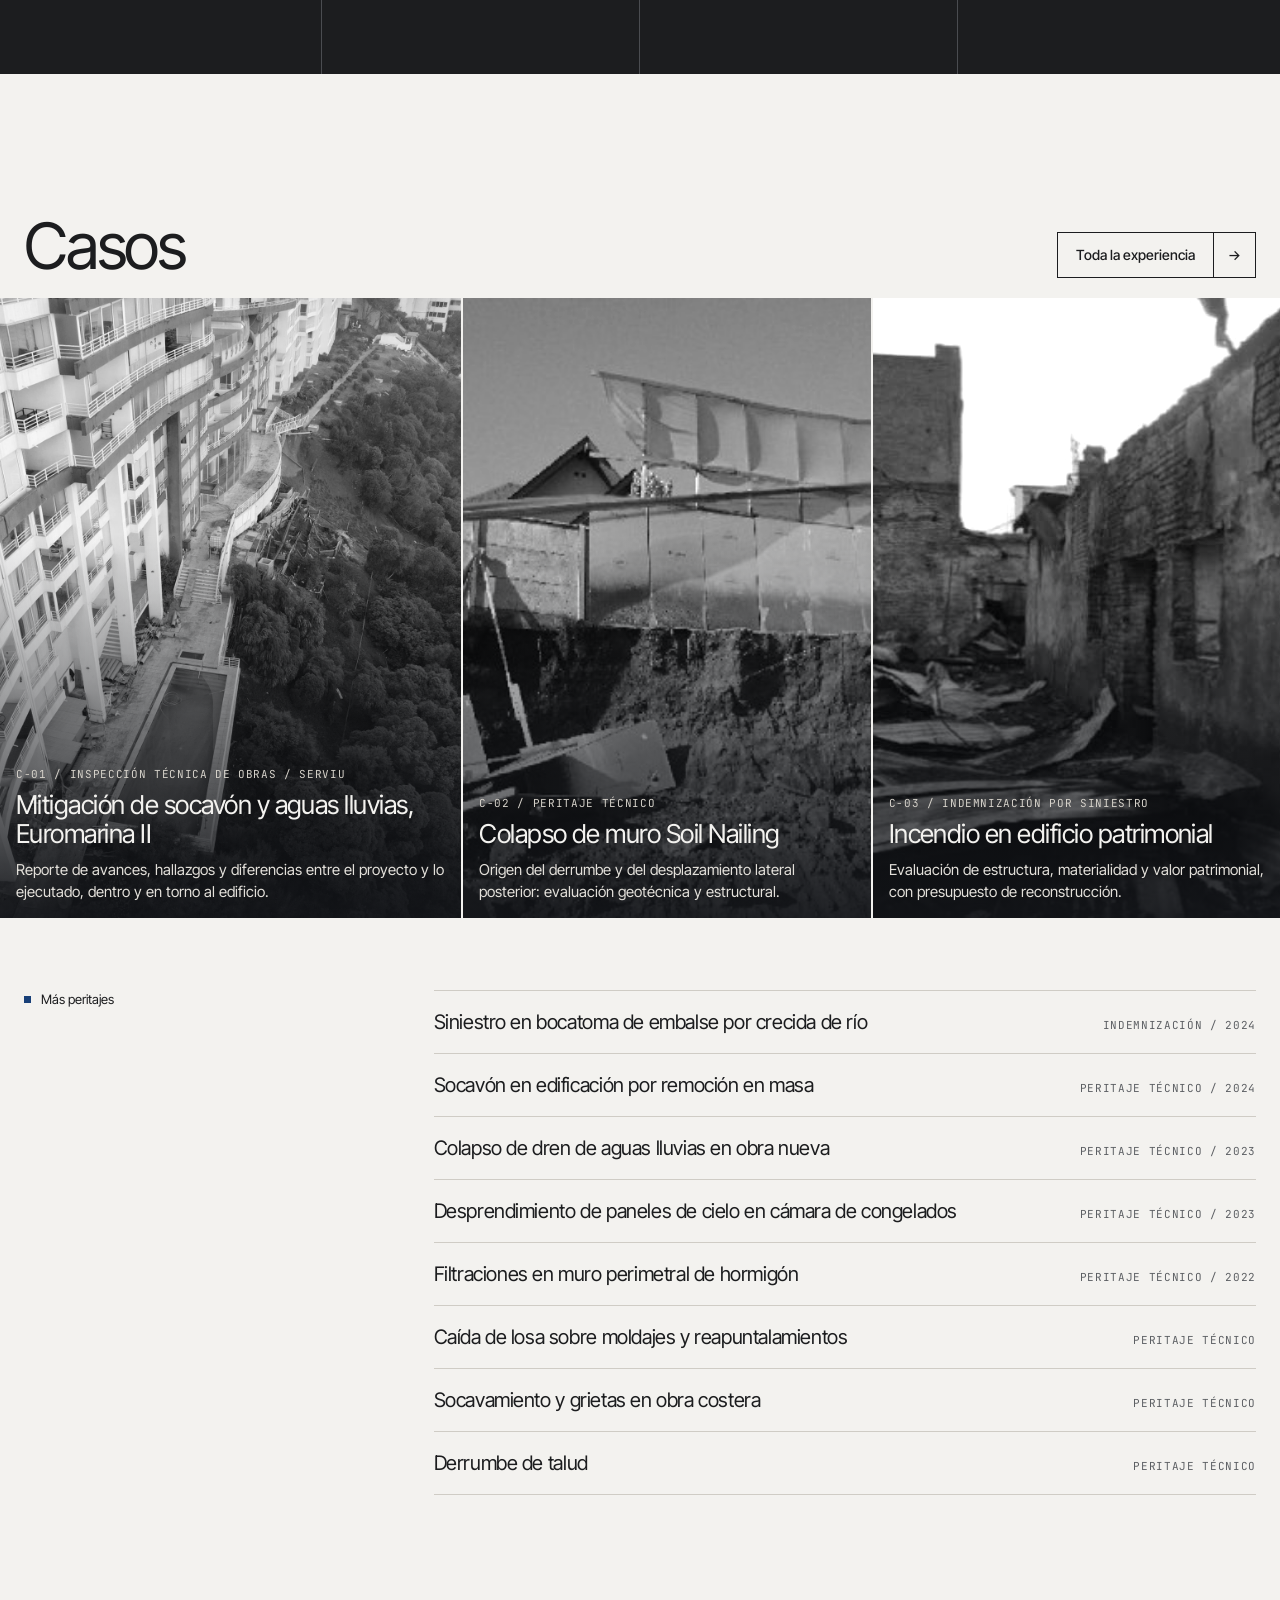
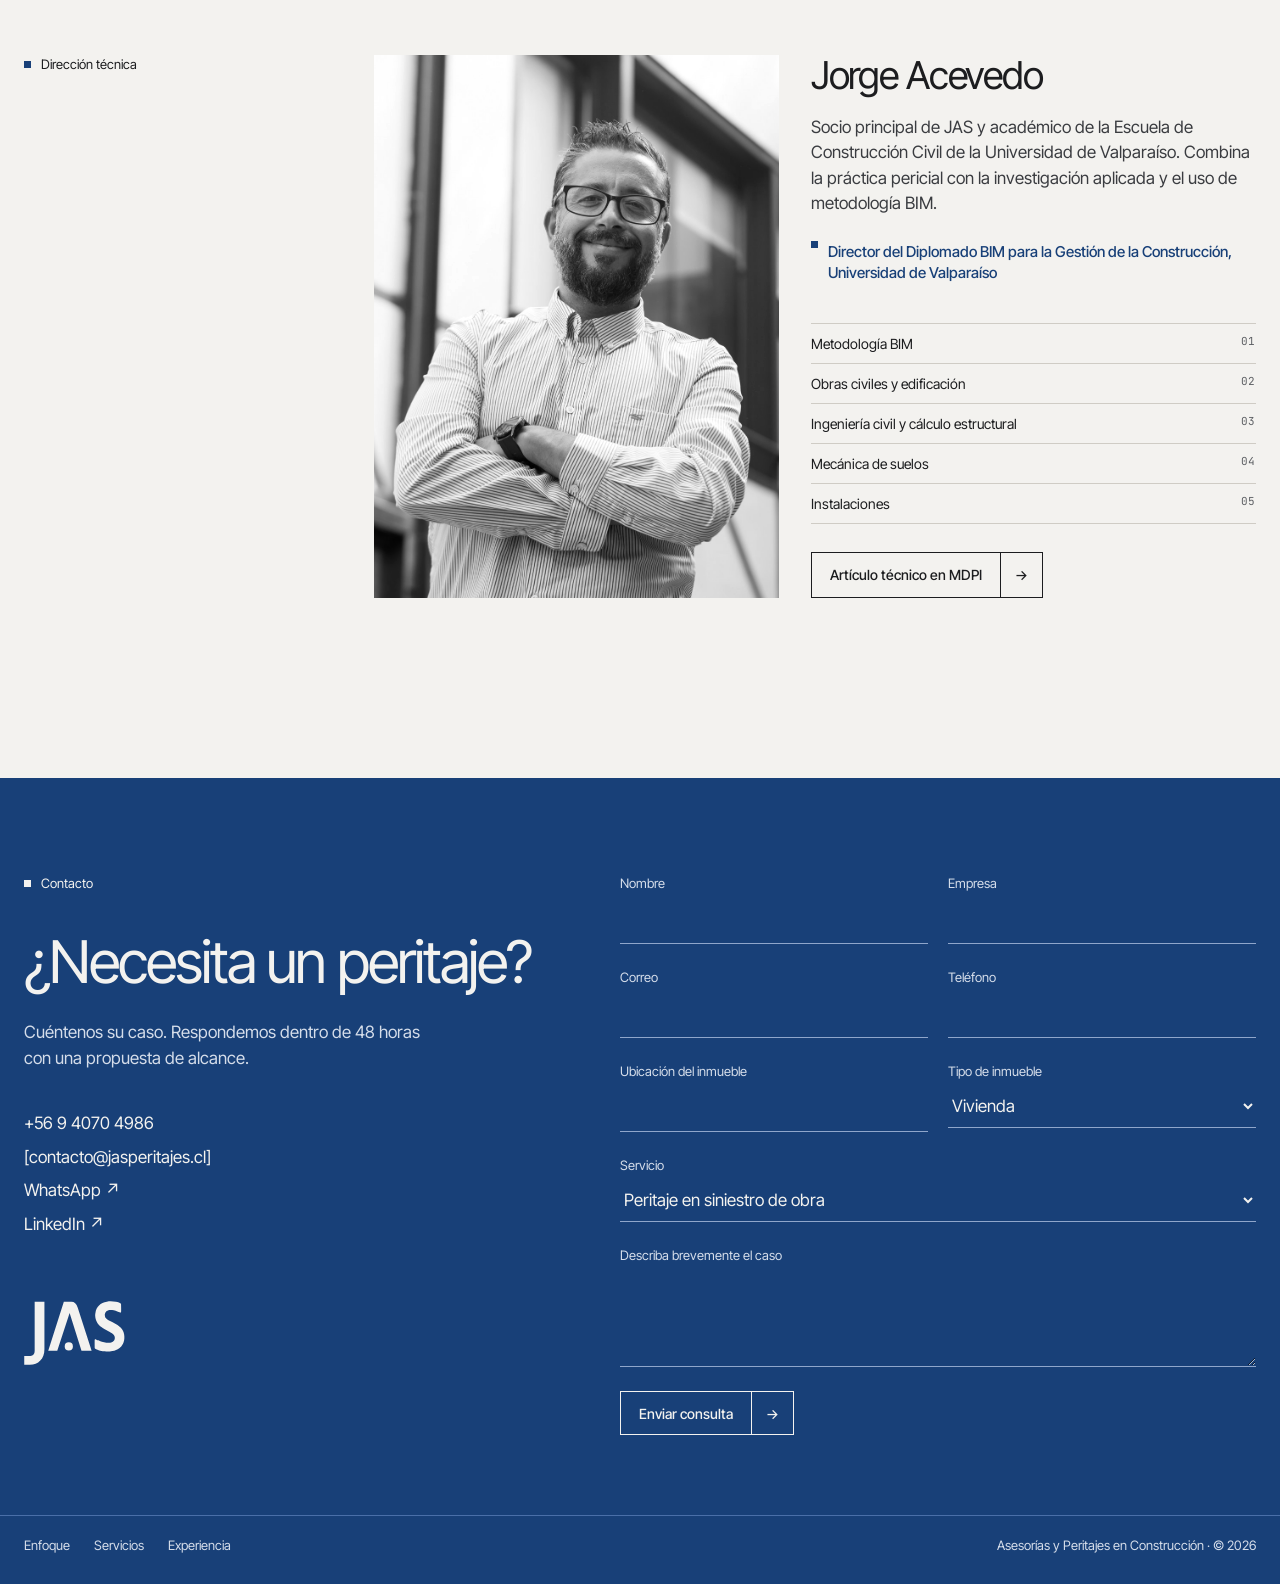
==== commit a2ea1f6c: "Formulario completo al final de cada página y portada grafito en ITO - JAS Consultores: formulario c" ====
--- a/index.html
+++ b/index.html
@@ -228,6 +228,18 @@
 <label style="display: flex; flex-direction: column; gap: 4px; font-size: 13px; color: #D5DDEA;">Teléfono
 <input type="tel" name="telefono" style="background: transparent; border: 0; border-bottom: 1px solid #8FA6CB; color: #F3F2EF; padding: 10px 0; font-size: 17px;">
 </label>
+<label style="display: flex; flex-direction: column; gap: 4px; font-size: 13px; color: #D5DDEA;">Ubicación del inmueble
+<input type="text" name="ubicacion" style="background: transparent; border: 0; border-bottom: 1px solid #8FA6CB; color: #F3F2EF; padding: 10px 0; font-size: 17px;">
+</label>
+<label style="display: flex; flex-direction: column; gap: 4px; font-size: 13px; color: #D5DDEA;">Tipo de inmueble
+<select name="tipo" style="background: #184078; border: 0; border-bottom: 1px solid #8FA6CB; color: #F3F2EF; padding: 10px 0; font-size: 17px;">
+<option>Vivienda</option>
+<option>Edificio habitacional</option>
+<option>Comercial o industrial</option>
+<option>Infraestructura</option>
+<option>Otro</option>
+</select>
+</label>
 <label style="grid-column: 1 / -1; display: flex; flex-direction: column; gap: 4px; font-size: 13px; color: #D5DDEA;">Servicio
 <select name="servicio" style="background: #184078; border: 0; border-bottom: 1px solid #8FA6CB; color: #F3F2EF; padding: 10px 0; font-size: 17px;">
 <option>Peritaje en siniestro de obra</option>
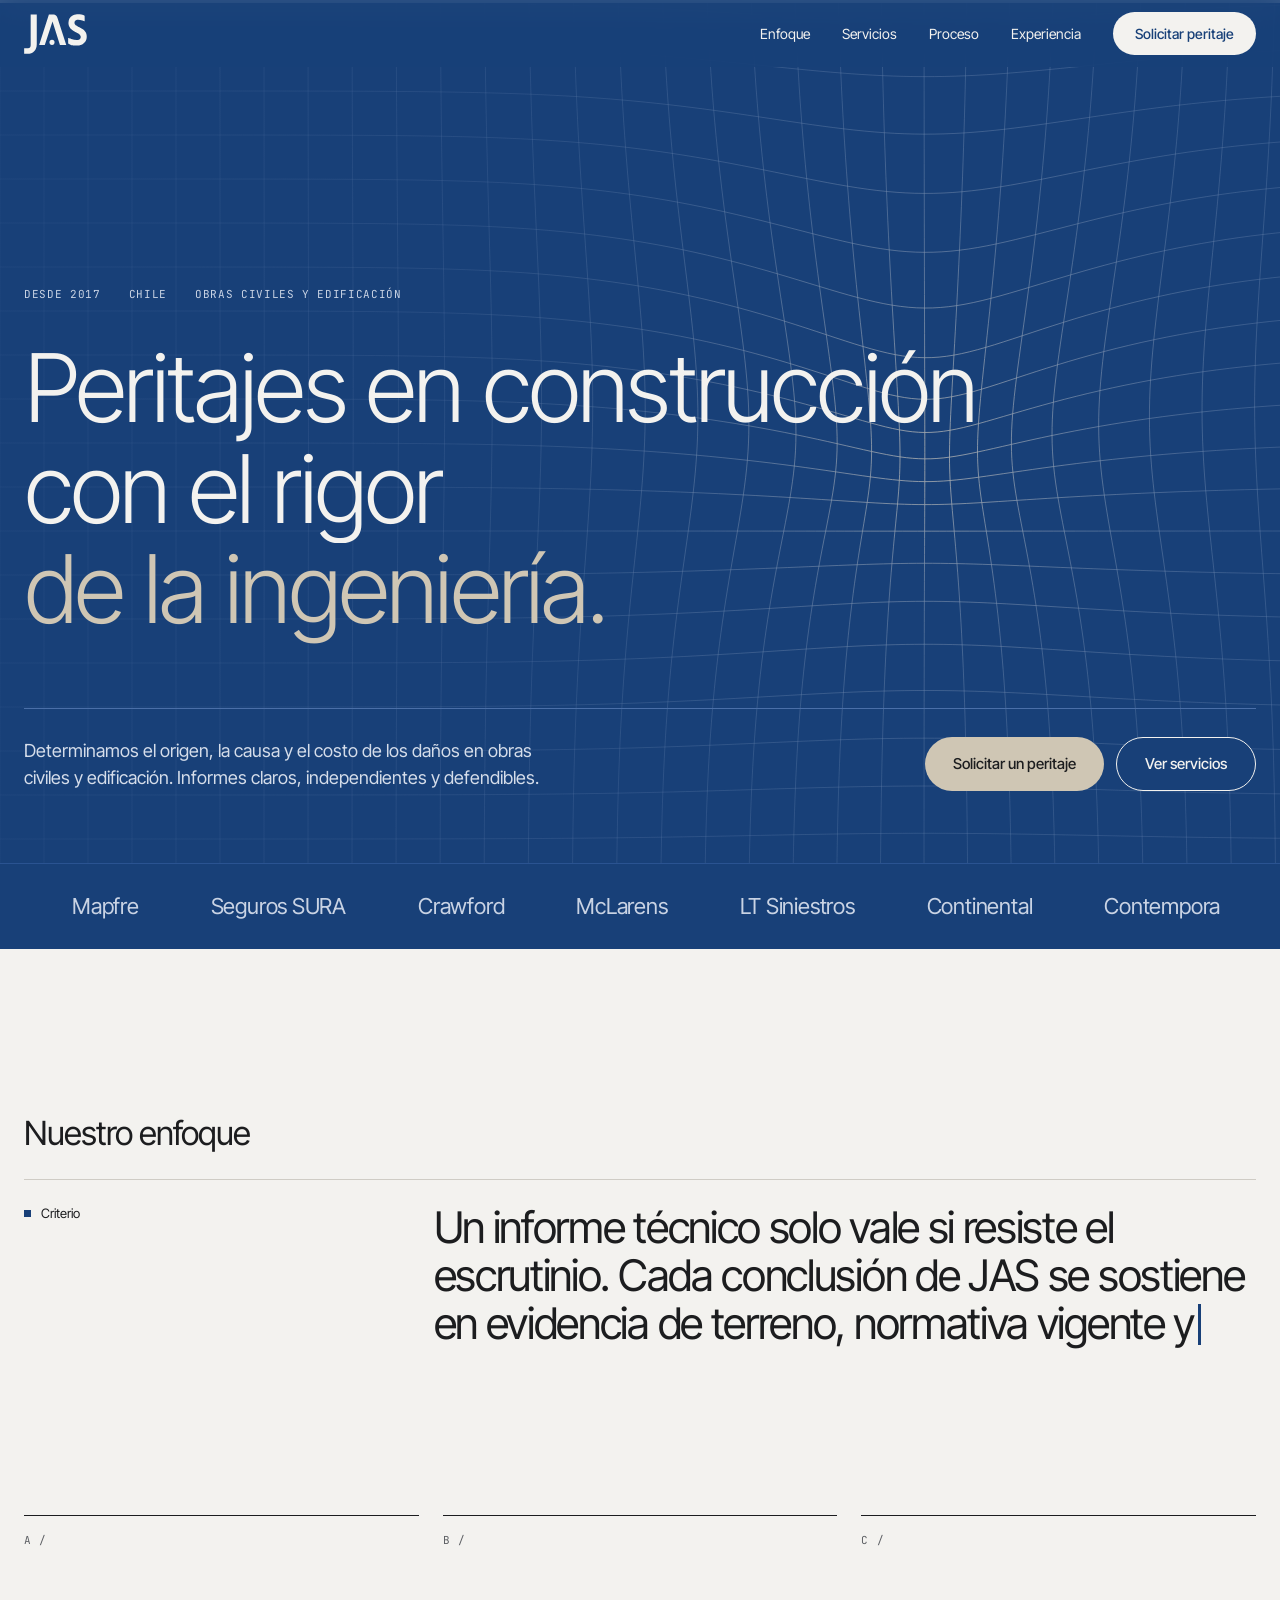
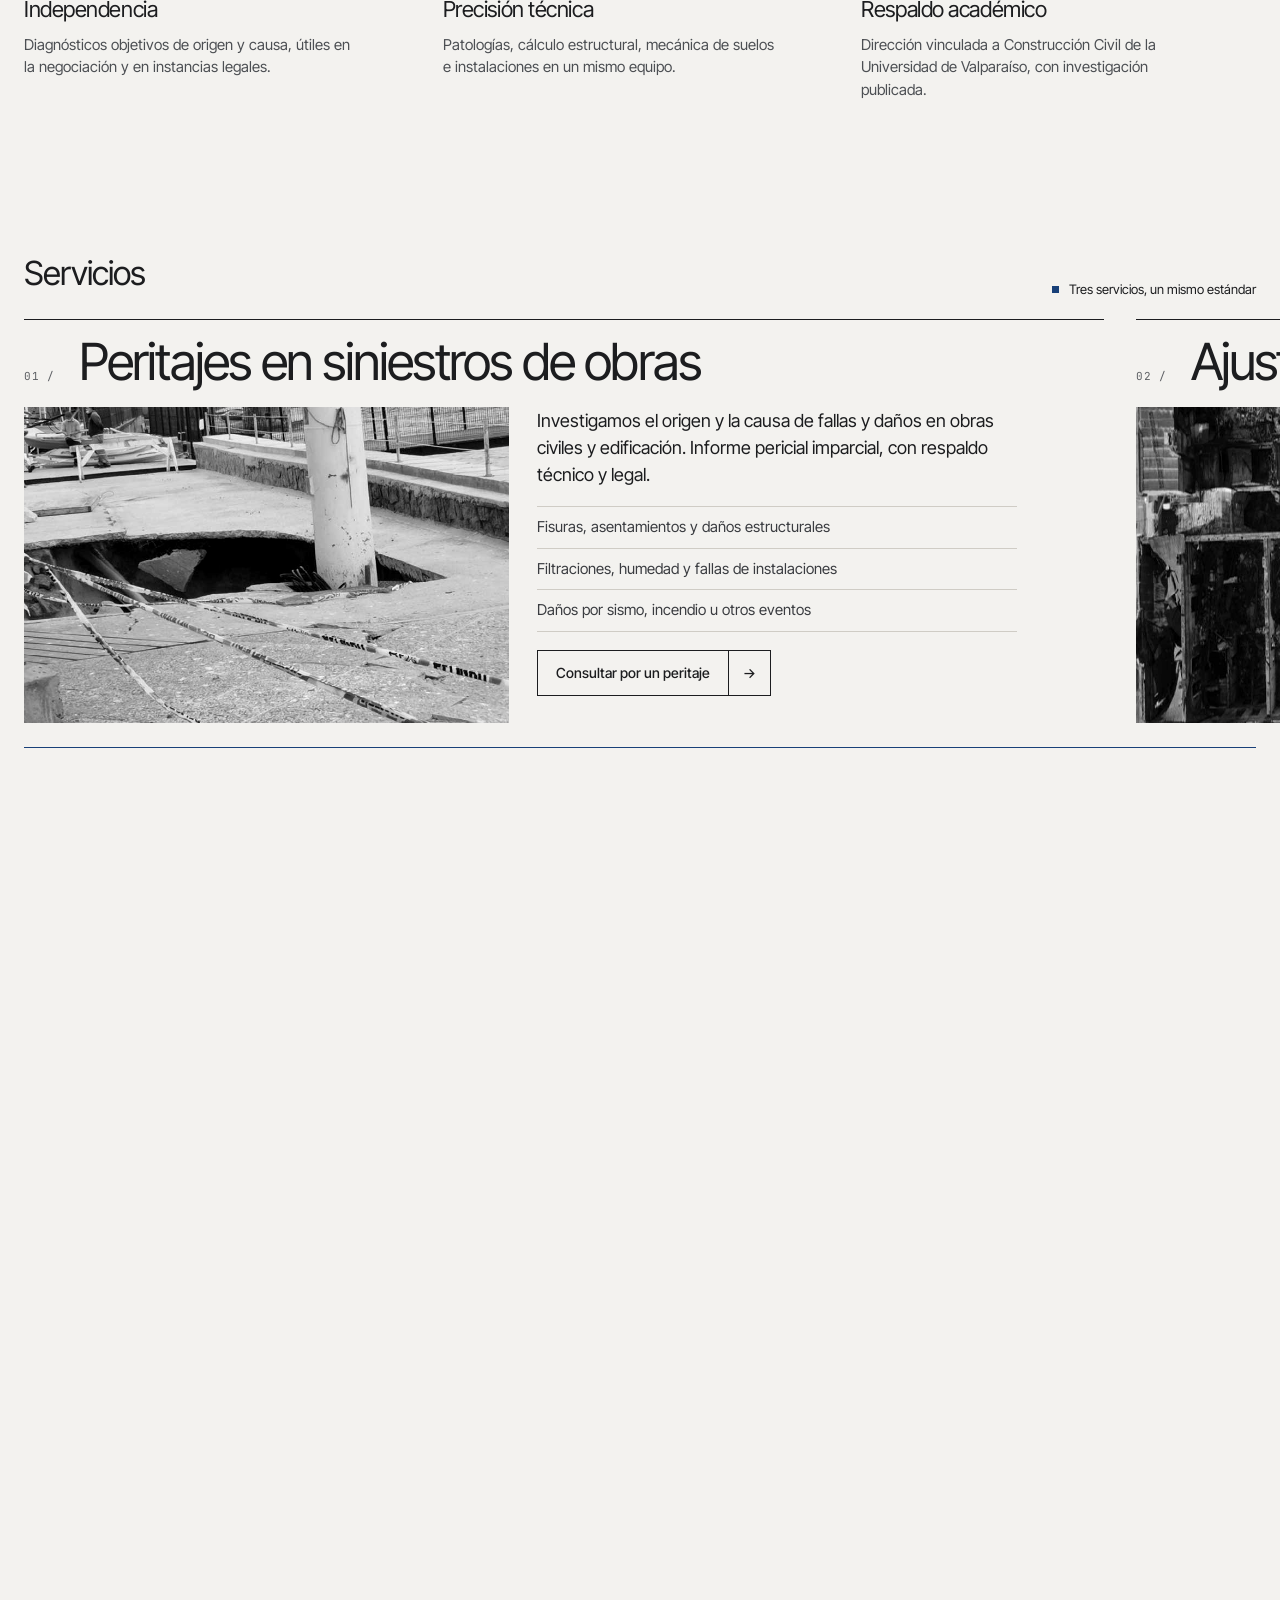
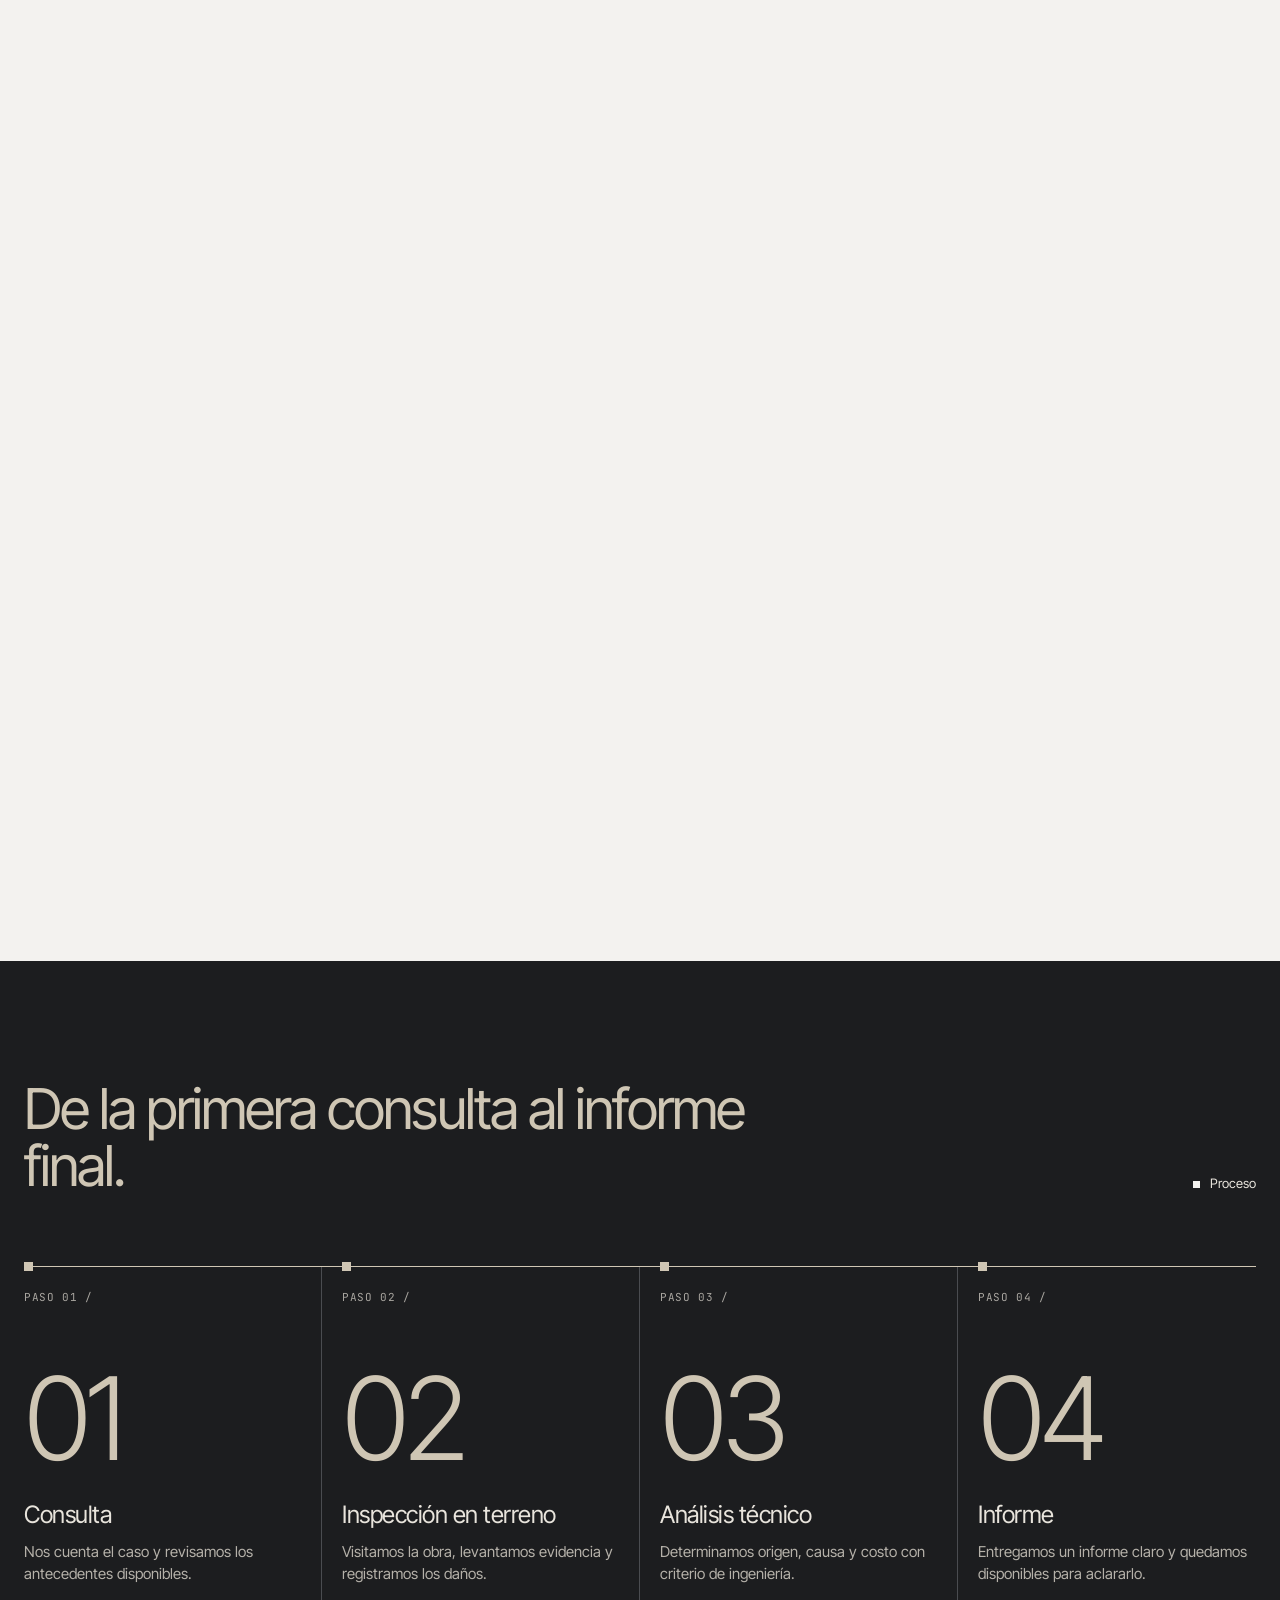
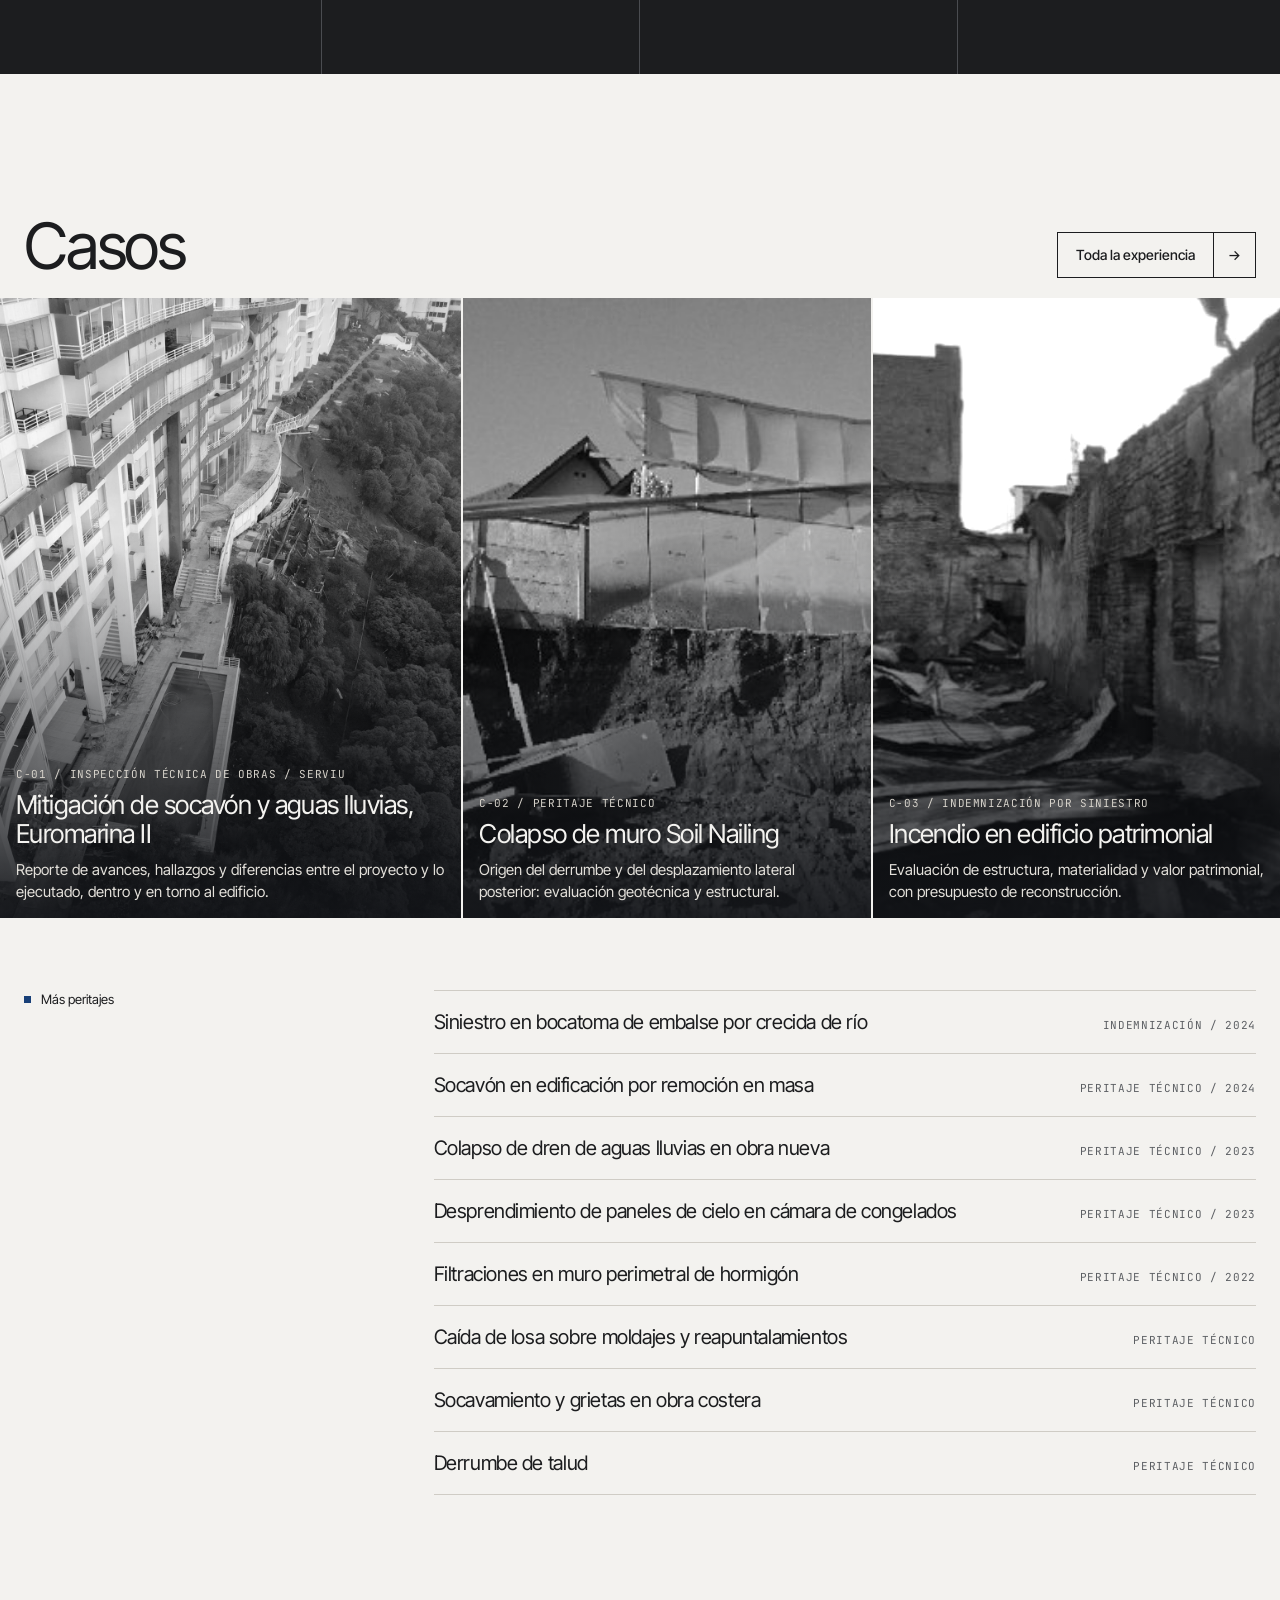
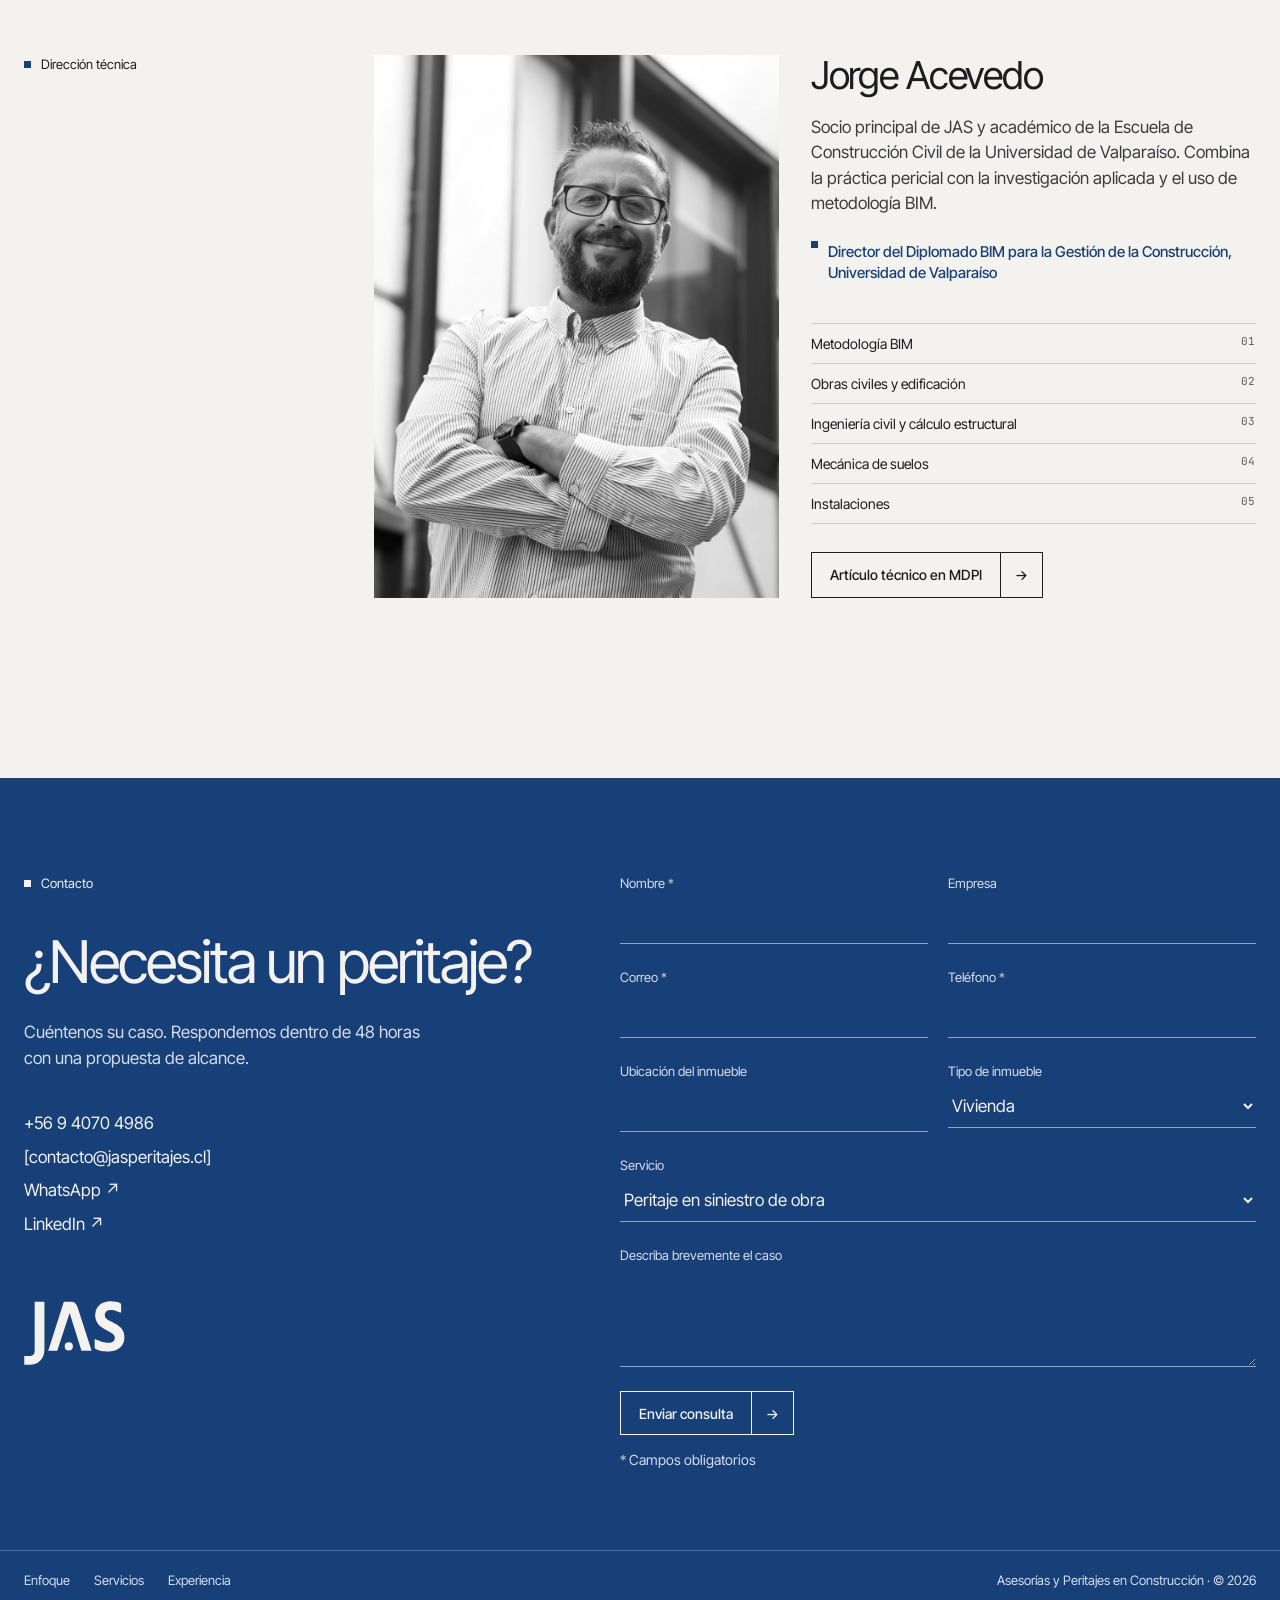
==== commit df954c8c: "Nombre, correo y teléfono obligatorios en los formularios de contacto Validación con mensajes en esp" ====
--- a/index.html
+++ b/index.html
@@ -216,17 +216,17 @@
 <svg role="img" aria-label="JAS" viewBox="13 0 1669 1062" style="height: 64px; width: auto; display: block; margin-top: 64px; color: #F3F2EF;"><path fill="currentColor" d="M190 13H352V800C352 960 250 1057 110 1057H17V912H120C165 912 190 880 190 830ZM415 826L674 13H800Q872 13 905 110L1135 826H967L770 199L565 826ZM688.5 753a68 68 0 1 0 136 0a68 68 0 1 0-136 0ZM1436 837C1501 830 1530 821 1568 801C1612 776 1649 735 1663 693C1664 689 1667 681 1668 676C1680 645 1682 592 1674 550C1659 469 1610 418 1484 353C1386 302 1364 285 1356 251C1346 208 1367 170 1406 157C1440 145 1509 153 1562 174C1619 196 1622 197 1624 182C1627 168 1624 48 1622 45C1618 37 1566 19 1537 14C1480 4 1437 3 1388 11C1284 26 1209 98 1199 193C1198 200 1196 211 1195 216C1190 253 1201 311 1222 348C1251 402 1290 435 1377 480C1462 524 1486 540 1504 563C1536 606 1520 665 1470 685C1426 702 1339 693 1269 663C1264 661 1253 656 1245 653C1237 650 1224 645 1215 641C1195 631 1188 632 1186 643C1185 654 1186 782 1188 786C1193 794 1219 806 1261 820C1278 825 1315 832 1344 835C1354 836 1365 837 1366 837C1373 838 1429 838 1436 837Z"></path></svg>
 </div>
 <form class="rv s2" aria-label="Formulario de contacto" style="flex: 1.2 1 440px; display: grid; grid-template-columns: repeat(2, minmax(0, 1fr)); gap: 24px 20px; align-content: end;">
-<label style="display: flex; flex-direction: column; gap: 4px; font-size: 13px; color: #D5DDEA;">Nombre
-<input type="text" name="nombre" style="background: transparent; border: 0; border-bottom: 1px solid #8FA6CB; color: #F3F2EF; padding: 10px 0; font-size: 17px;">
+<label style="display: flex; flex-direction: column; gap: 4px; font-size: 13px; color: #D5DDEA;"><span>Nombre <span class="req" aria-hidden="true">*</span></span>
+<input type="text" name="nombre" required="required" style="background: transparent; border: 0; border-bottom: 1px solid #8FA6CB; color: #F3F2EF; padding: 10px 0; font-size: 17px;">
 </label>
 <label style="display: flex; flex-direction: column; gap: 4px; font-size: 13px; color: #D5DDEA;">Empresa
 <input type="text" name="empresa" style="background: transparent; border: 0; border-bottom: 1px solid #8FA6CB; color: #F3F2EF; padding: 10px 0; font-size: 17px;">
 </label>
-<label style="display: flex; flex-direction: column; gap: 4px; font-size: 13px; color: #D5DDEA;">Correo
-<input type="email" name="correo" style="background: transparent; border: 0; border-bottom: 1px solid #8FA6CB; color: #F3F2EF; padding: 10px 0; font-size: 17px;">
-</label>
-<label style="display: flex; flex-direction: column; gap: 4px; font-size: 13px; color: #D5DDEA;">Teléfono
-<input type="tel" name="telefono" style="background: transparent; border: 0; border-bottom: 1px solid #8FA6CB; color: #F3F2EF; padding: 10px 0; font-size: 17px;">
+<label style="display: flex; flex-direction: column; gap: 4px; font-size: 13px; color: #D5DDEA;"><span>Correo <span class="req" aria-hidden="true">*</span></span>
+<input type="email" name="correo" required="required" style="background: transparent; border: 0; border-bottom: 1px solid #8FA6CB; color: #F3F2EF; padding: 10px 0; font-size: 17px;">
+</label>
+<label style="display: flex; flex-direction: column; gap: 4px; font-size: 13px; color: #D5DDEA;"><span>Teléfono <span class="req" aria-hidden="true">*</span></span>
+<input type="tel" name="telefono" required="required" style="background: transparent; border: 0; border-bottom: 1px solid #8FA6CB; color: #F3F2EF; padding: 10px 0; font-size: 17px;">
 </label>
 <label style="display: flex; flex-direction: column; gap: 4px; font-size: 13px; color: #D5DDEA;">Ubicación del inmueble
 <input type="text" name="ubicacion" style="background: transparent; border: 0; border-bottom: 1px solid #8FA6CB; color: #F3F2EF; padding: 10px 0; font-size: 17px;">
@@ -252,7 +252,8 @@
 <textarea name="mensaje" rows="3" style="background: transparent; border: 0; border-bottom: 1px solid #8FA6CB; color: #F3F2EF; padding: 10px 0; font-size: 17px; resize: vertical;"></textarea>
 </label>
 <div style="grid-column: 1 / -1;">
-<button class="bt inv" type="button" style="background: transparent; color: #F3F2EF; cursor: pointer; padding: 0;"><span>Enviar consulta</span><span aria-hidden="true">→</span></button>
+<button class="bt inv" type="submit" style="background: transparent; color: #F3F2EF; cursor: pointer; padding: 0;"><span>Enviar consulta</span><span aria-hidden="true">→</span></button>
+<p class="form-msg" role="status" style="margin: 14px 0 0; font-size: 14px; color: #D5DDEA;"><span class="req">*</span> Campos obligatorios</p>
 </div>
 </form>
 </div>
--- a/assets/css/site.css
+++ b/assets/css/site.css
@@ -176,3 +176,8 @@
 .ty-a::after{content:"";position:absolute;width:3px;height:.95em;margin:.1em 0 0 4px;background:#184078;animation:tyb .6s steps(1) infinite}
 .ty-a.done::after{display:none}
 @keyframes tyb{50%{opacity:0}}
+
+/* Formularios: obligatorios */
+form.tried input:invalid{border-bottom-color:#F2B8B5 !important}
+.req{color:#CFC6B4}
+.form-msg{margin:14px 0 0;font-size:14px;color:#D5DDEA;min-height:1em}
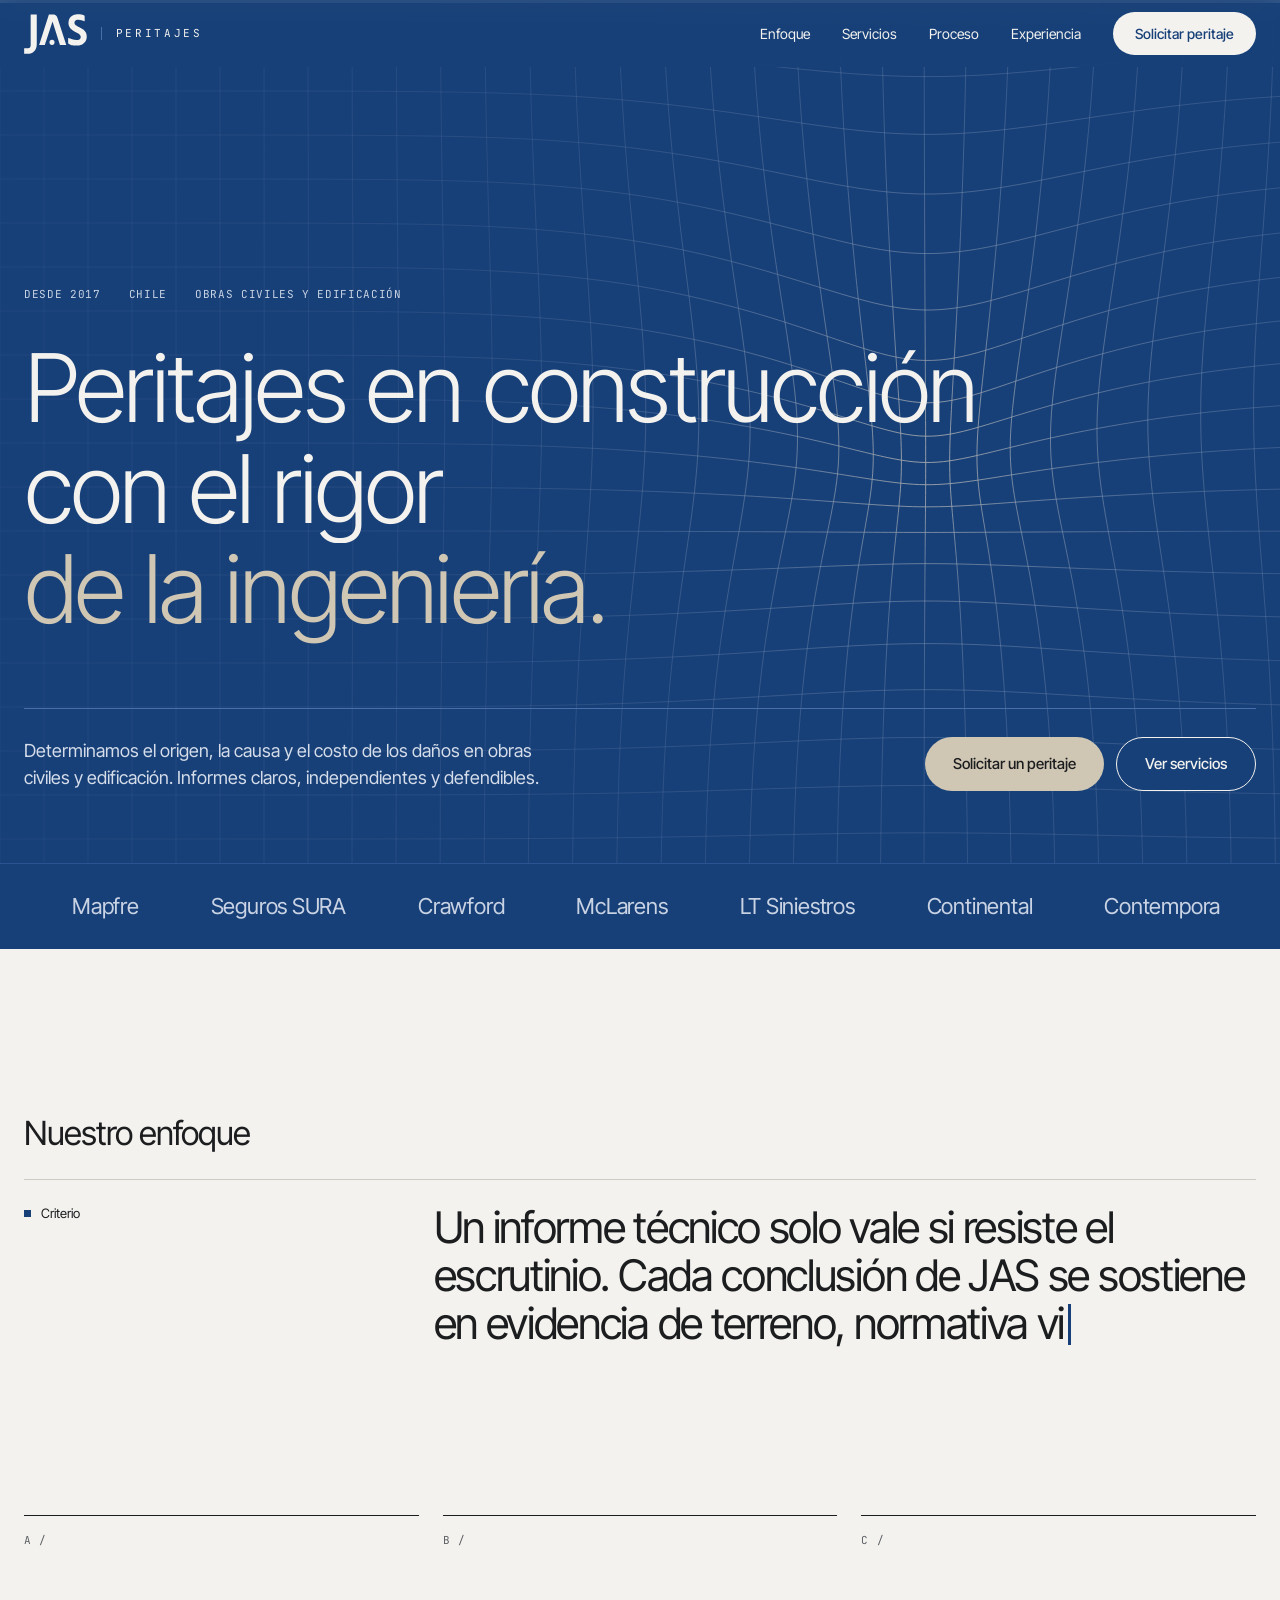
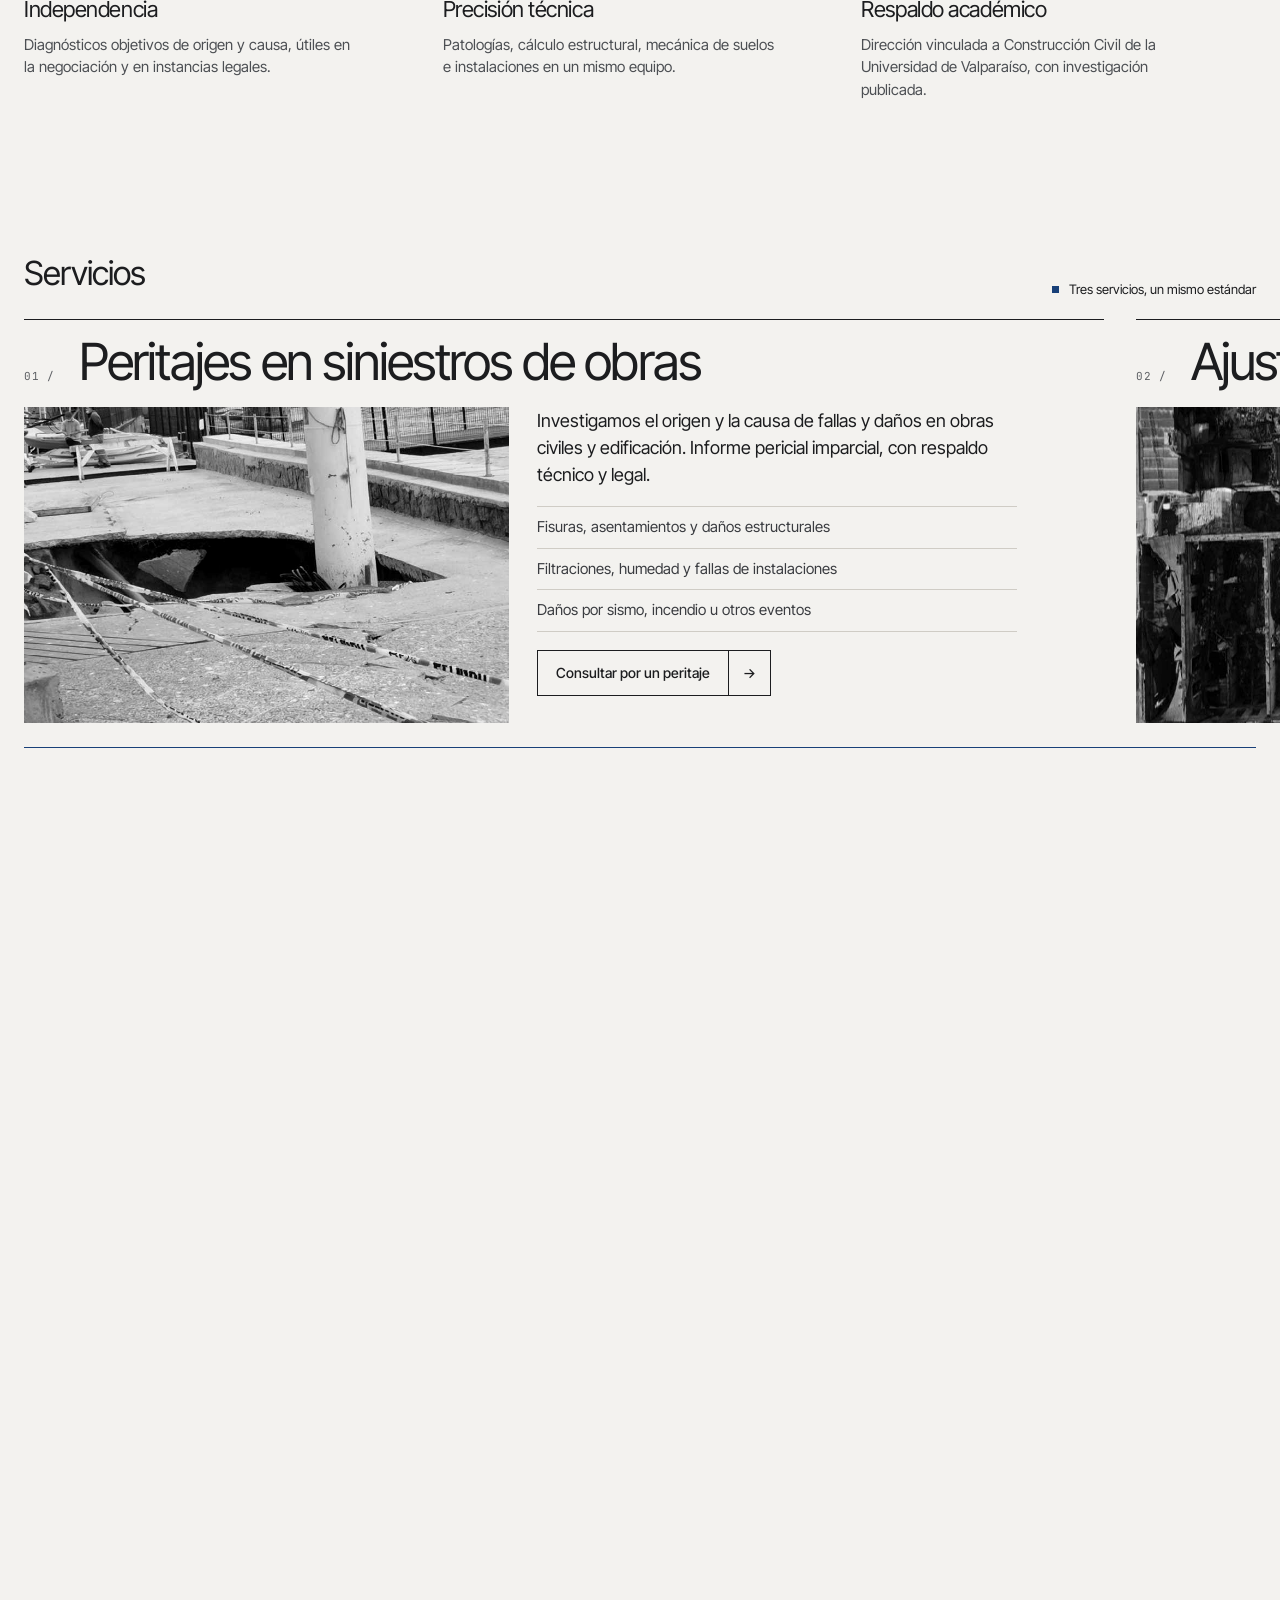
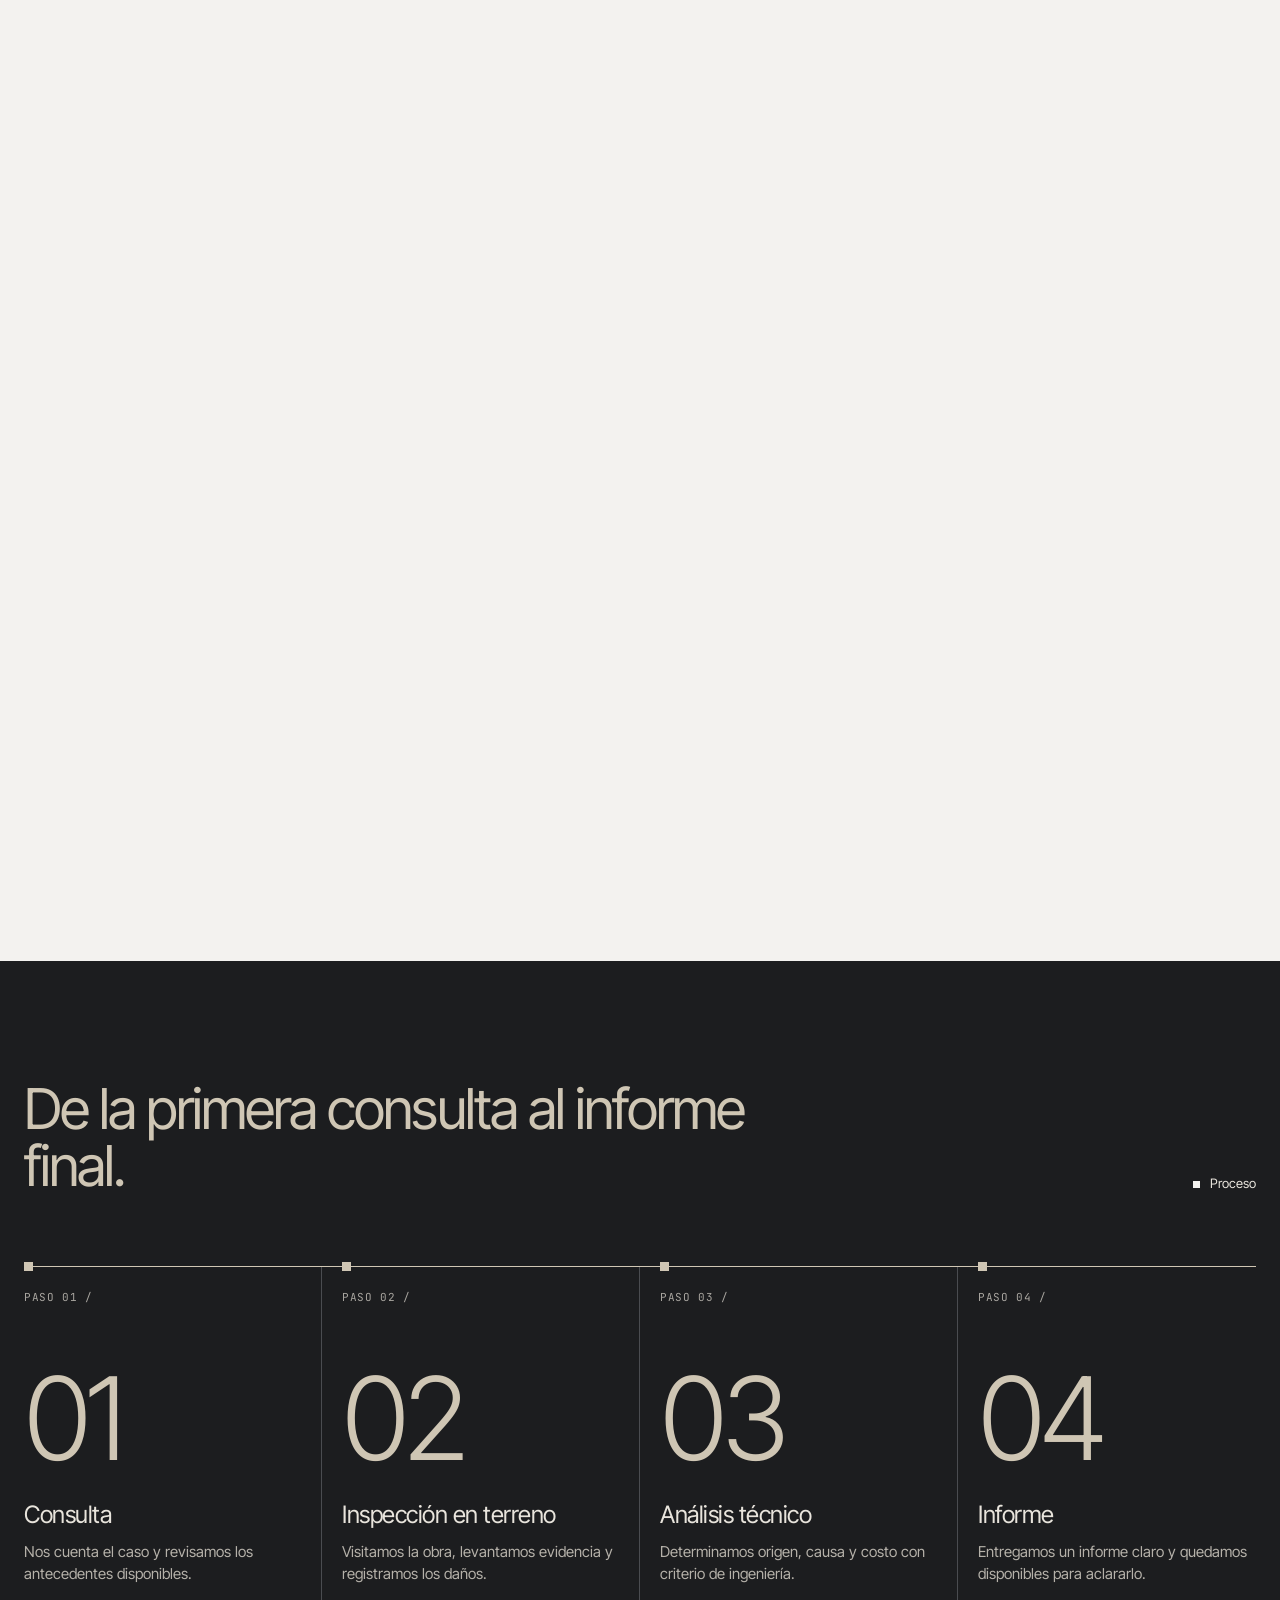
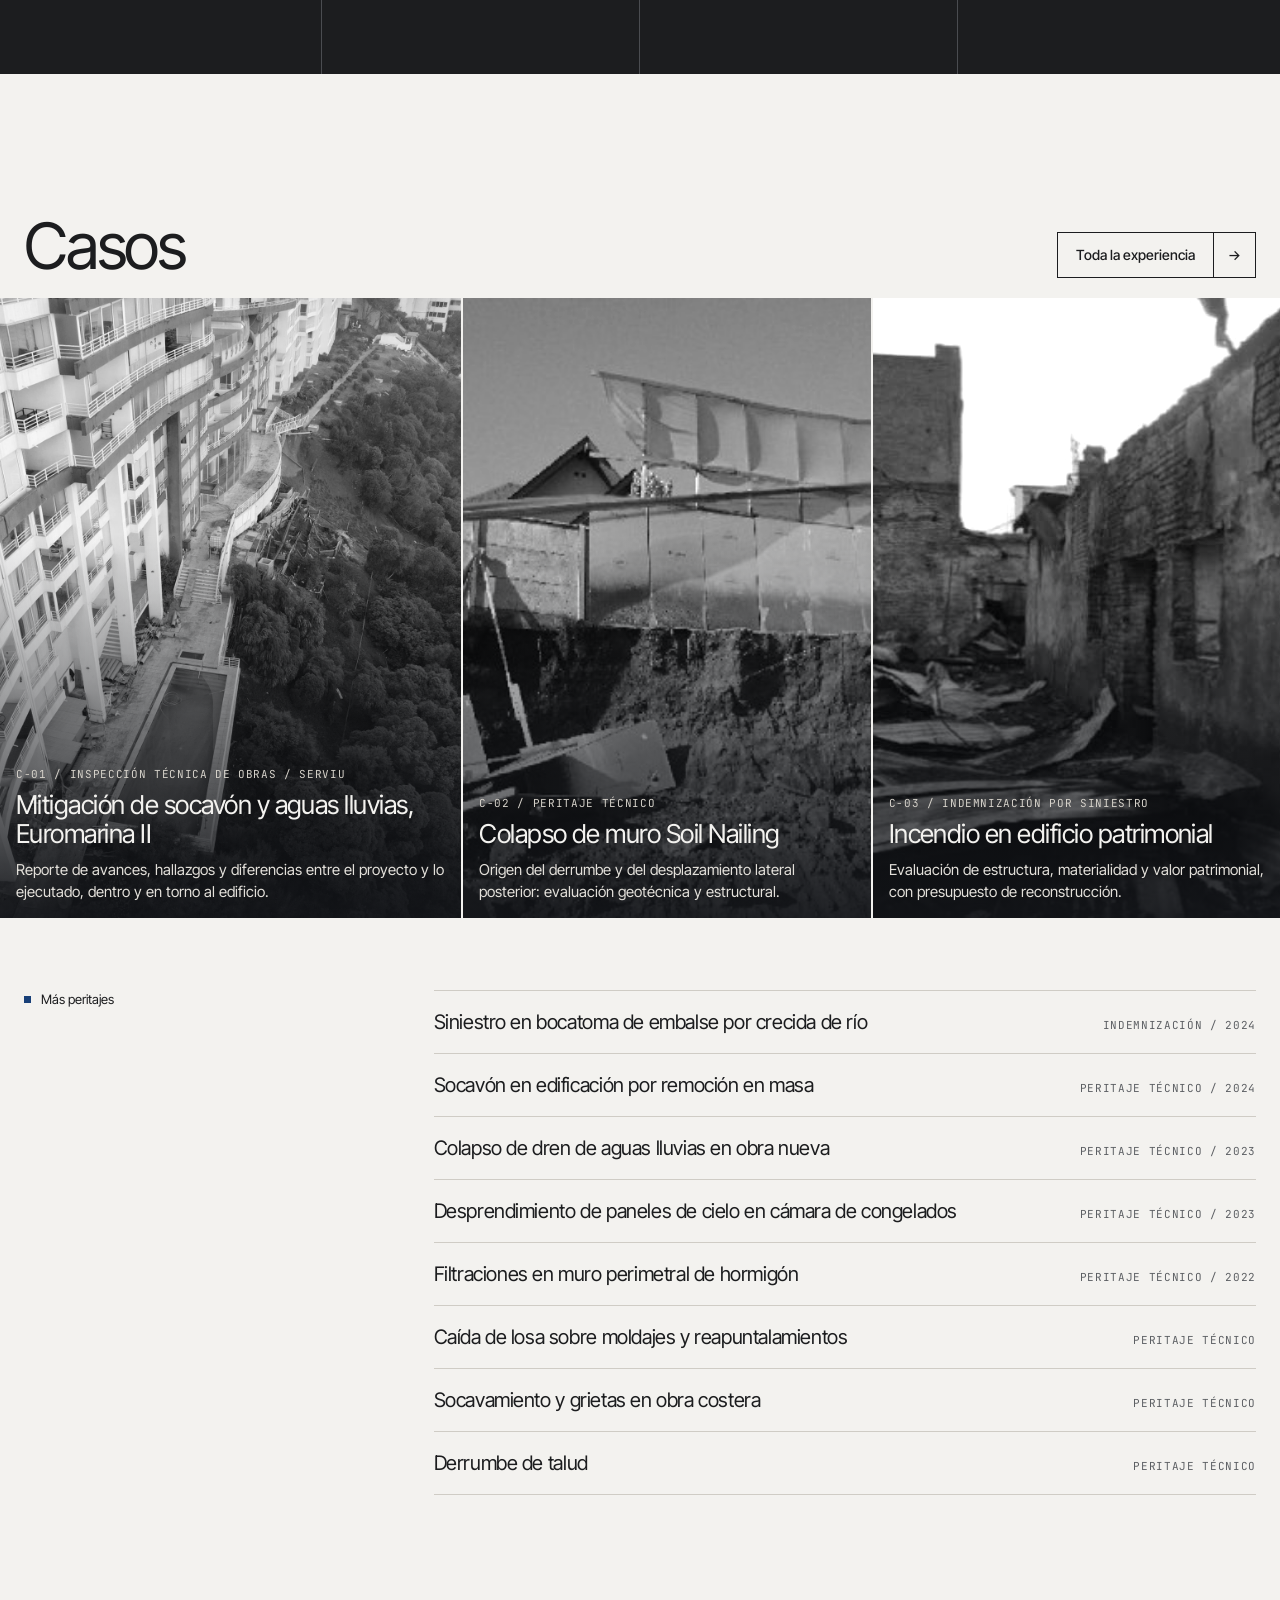
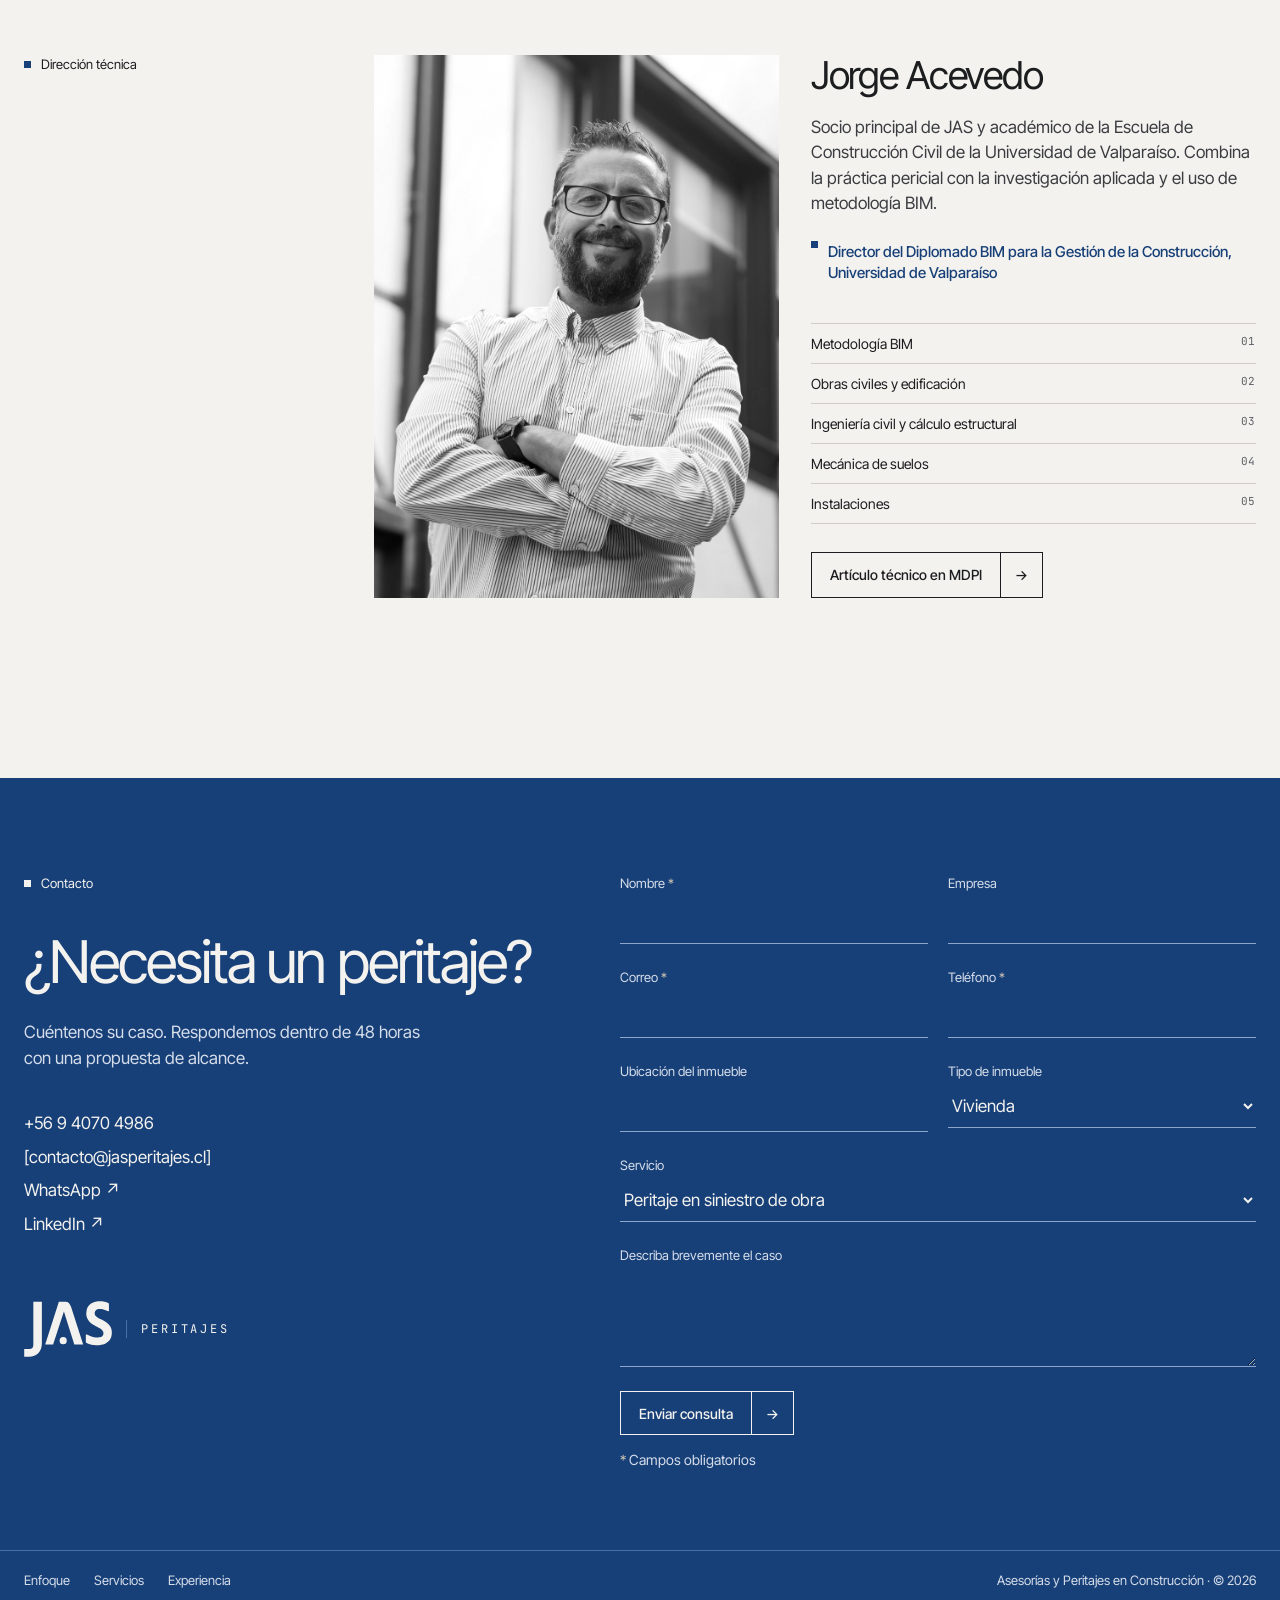
==== commit 86fcad20: "Agrega etiqueta Peritajes junto al logo Co-Authored-By: Claude Opus 5.5 <noreply@anthropic.com> Clau" ====
--- a/index.html
+++ b/index.html
@@ -16,8 +16,9 @@
 
 <header style="position: sticky; top: 0; z-index: 20; background: rgba(24,64,120,0.86); backdrop-filter: blur(14px); color: #F3F2EF;">
 <nav aria-label="Principal" style="max-width: 1400px; margin: 0 auto; padding: 12px 24px; display: flex; flex-wrap: wrap; align-items: center; justify-content: space-between; gap: 16px 32px;">
-<a href="#inicio" aria-label="JAS, inicio" style="display: flex; color: #F3F2EF;">
+<a href="#inicio" aria-label="JAS, inicio" style="display: flex; align-items: center; gap: 14px; color: #F3F2EF; text-decoration: none;">
 <svg role="img" aria-label="JAS" viewBox="13 0 1669 1062" style="height: 40px; width: auto; display: block;"><path fill="currentColor" d="M190 13H352V800C352 960 250 1057 110 1057H17V912H120C165 912 190 880 190 830ZM415 826L674 13H800Q872 13 905 110L1135 826H967L770 199L565 826ZM688.5 753a68 68 0 1 0 136 0a68 68 0 1 0-136 0ZM1436 837C1501 830 1530 821 1568 801C1612 776 1649 735 1663 693C1664 689 1667 681 1668 676C1680 645 1682 592 1674 550C1659 469 1610 418 1484 353C1386 302 1364 285 1356 251C1346 208 1367 170 1406 157C1440 145 1509 153 1562 174C1619 196 1622 197 1624 182C1627 168 1624 48 1622 45C1618 37 1566 19 1537 14C1480 4 1437 3 1388 11C1284 26 1209 98 1199 193C1198 200 1196 211 1195 216C1190 253 1201 311 1222 348C1251 402 1290 435 1377 480C1462 524 1486 540 1504 563C1536 606 1520 665 1470 685C1426 702 1339 693 1269 663C1264 661 1253 656 1245 653C1237 650 1224 645 1215 641C1195 631 1188 632 1186 643C1185 654 1186 782 1188 786C1193 794 1219 806 1261 820C1278 825 1315 832 1344 835C1354 836 1365 837 1366 837C1373 838 1429 838 1436 837Z"></path></svg>
+<span class="mono" style="font-size: 11px; letter-spacing: 0.24em; padding-left: 14px; border-left: 1px solid #4A6FA8; line-height: 1.2;">Peritajes</span>
 </a>
 <div style="display: flex; flex-wrap: wrap; align-items: center; gap: 12px 32px; font-size: 14px;">
 <a class="navl" href="#enfoque" style="color: #F3F2EF;">Enfoque</a>
@@ -213,7 +214,7 @@
 <a class="navl" href="https://wa.me/56940704986" target="_blank" rel="noopener" style="color: #F3F2EF;">WhatsApp ↗</a>
 <a class="navl" href="https://www.linkedin.com/company/jas-asesor%C3%ADas-y-peritajes-en-construcci%C3%B3n/" target="_blank" rel="noopener" style="color: #F3F2EF;">LinkedIn ↗</a>
 </div>
-<svg role="img" aria-label="JAS" viewBox="13 0 1669 1062" style="height: 64px; width: auto; display: block; margin-top: 64px; color: #F3F2EF;"><path fill="currentColor" d="M190 13H352V800C352 960 250 1057 110 1057H17V912H120C165 912 190 880 190 830ZM415 826L674 13H800Q872 13 905 110L1135 826H967L770 199L565 826ZM688.5 753a68 68 0 1 0 136 0a68 68 0 1 0-136 0ZM1436 837C1501 830 1530 821 1568 801C1612 776 1649 735 1663 693C1664 689 1667 681 1668 676C1680 645 1682 592 1674 550C1659 469 1610 418 1484 353C1386 302 1364 285 1356 251C1346 208 1367 170 1406 157C1440 145 1509 153 1562 174C1619 196 1622 197 1624 182C1627 168 1624 48 1622 45C1618 37 1566 19 1537 14C1480 4 1437 3 1388 11C1284 26 1209 98 1199 193C1198 200 1196 211 1195 216C1190 253 1201 311 1222 348C1251 402 1290 435 1377 480C1462 524 1486 540 1504 563C1536 606 1520 665 1470 685C1426 702 1339 693 1269 663C1264 661 1253 656 1245 653C1237 650 1224 645 1215 641C1195 631 1188 632 1186 643C1185 654 1186 782 1188 786C1193 794 1219 806 1261 820C1278 825 1315 832 1344 835C1354 836 1365 837 1366 837C1373 838 1429 838 1436 837Z"></path></svg>
+<div style="display: flex; align-items: center; gap: 14px; margin-top: 64px;"><svg role="img" aria-label="JAS" viewBox="13 0 1669 1062" style="height: 56px; width: auto; display: block;"><path fill="currentColor" d="M190 13H352V800C352 960 250 1057 110 1057H17V912H120C165 912 190 880 190 830ZM415 826L674 13H800Q872 13 905 110L1135 826H967L770 199L565 826ZM688.5 753a68 68 0 1 0 136 0a68 68 0 1 0-136 0ZM1436 837C1501 830 1530 821 1568 801C1612 776 1649 735 1663 693C1664 689 1667 681 1668 676C1680 645 1682 592 1674 550C1659 469 1610 418 1484 353C1386 302 1364 285 1356 251C1346 208 1367 170 1406 157C1440 145 1509 153 1562 174C1619 196 1622 197 1624 182C1627 168 1624 48 1622 45C1618 37 1566 19 1537 14C1480 4 1437 3 1388 11C1284 26 1209 98 1199 193C1198 200 1196 211 1195 216C1190 253 1201 311 1222 348C1251 402 1290 435 1377 480C1462 524 1486 540 1504 563C1536 606 1520 665 1470 685C1426 702 1339 693 1269 663C1264 661 1253 656 1245 653C1237 650 1224 645 1215 641C1195 631 1188 632 1186 643C1185 654 1186 782 1188 786C1193 794 1219 806 1261 820C1278 825 1315 832 1344 835C1354 836 1365 837 1366 837C1373 838 1429 838 1436 837Z"></path></svg><span class="mono" style="font-size: 12px; letter-spacing: 0.24em; padding-left: 14px; border-left: 1px solid #4A6FA8;">Peritajes</span></div>
 </div>
 <form class="rv s2" aria-label="Formulario de contacto" style="flex: 1.2 1 440px; display: grid; grid-template-columns: repeat(2, minmax(0, 1fr)); gap: 24px 20px; align-content: end;">
 <label style="display: flex; flex-direction: column; gap: 4px; font-size: 13px; color: #D5DDEA;"><span>Nombre <span class="req" aria-hidden="true">*</span></span>
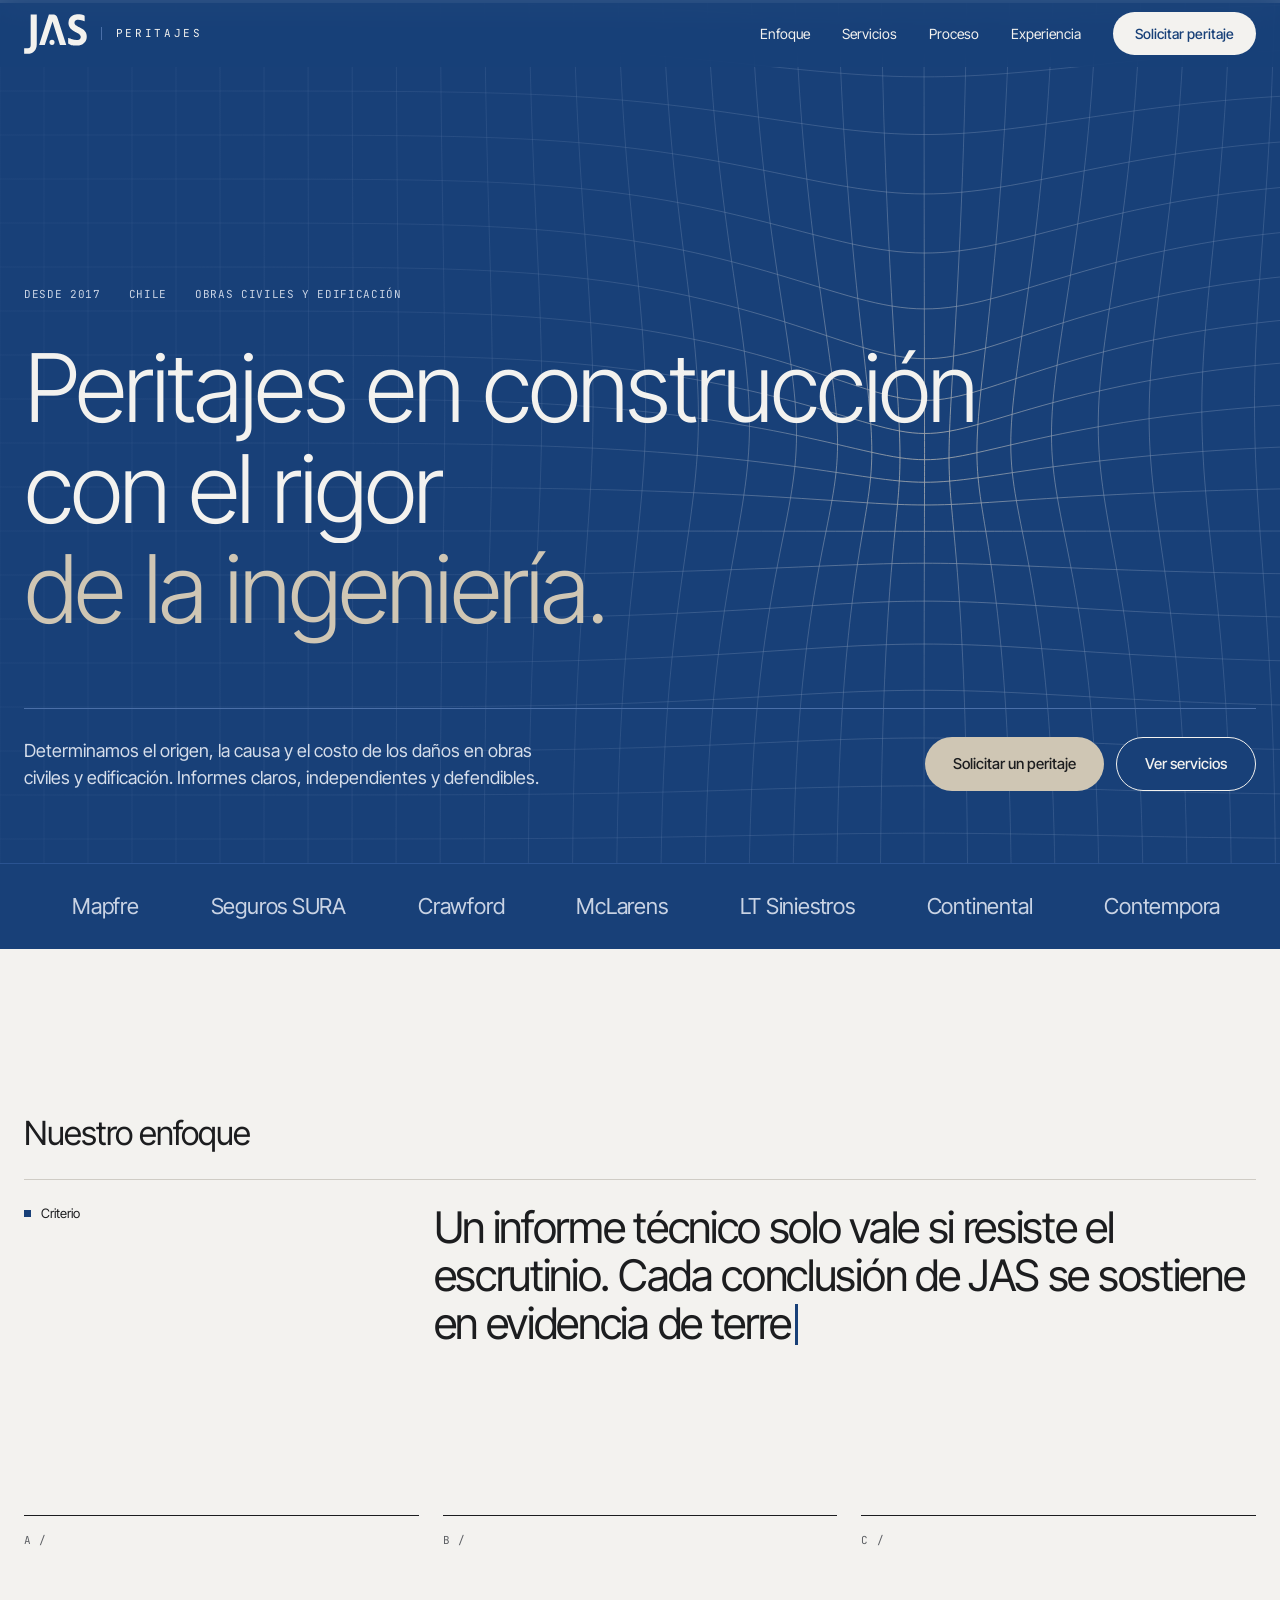
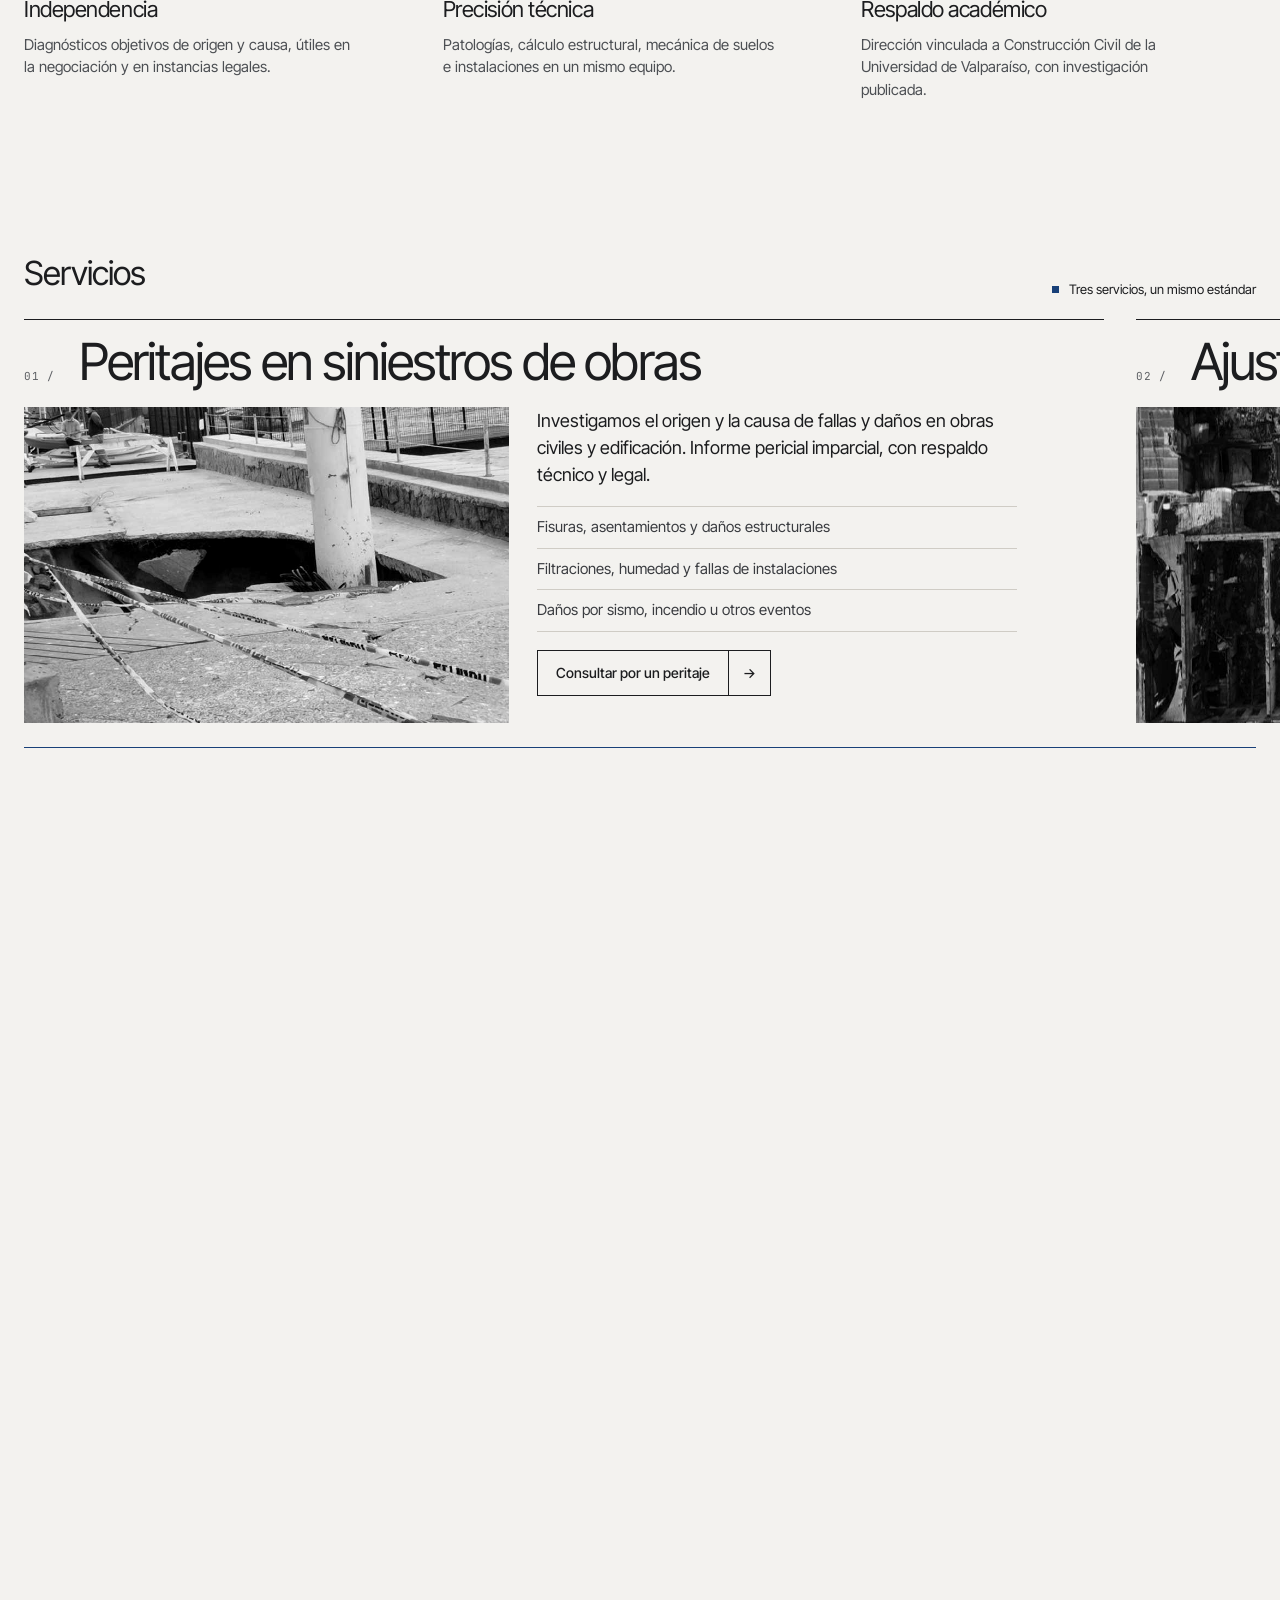
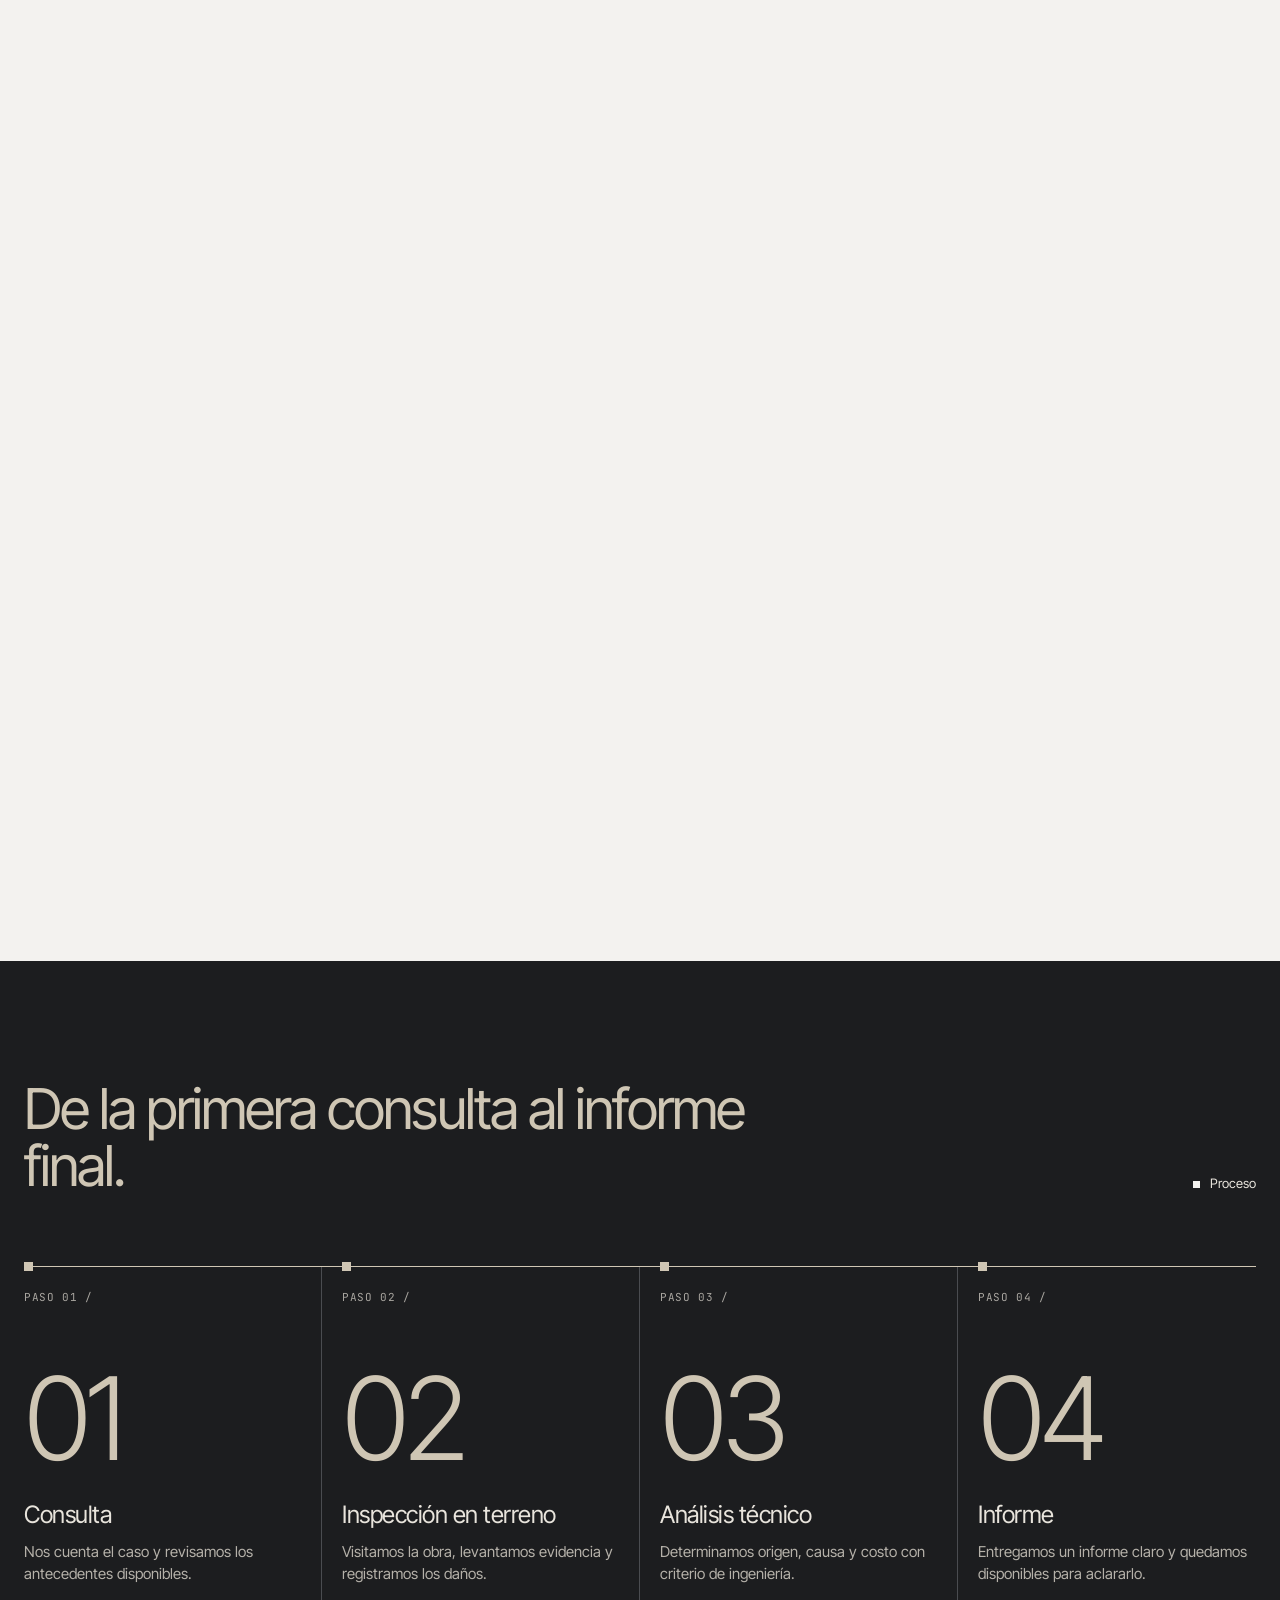
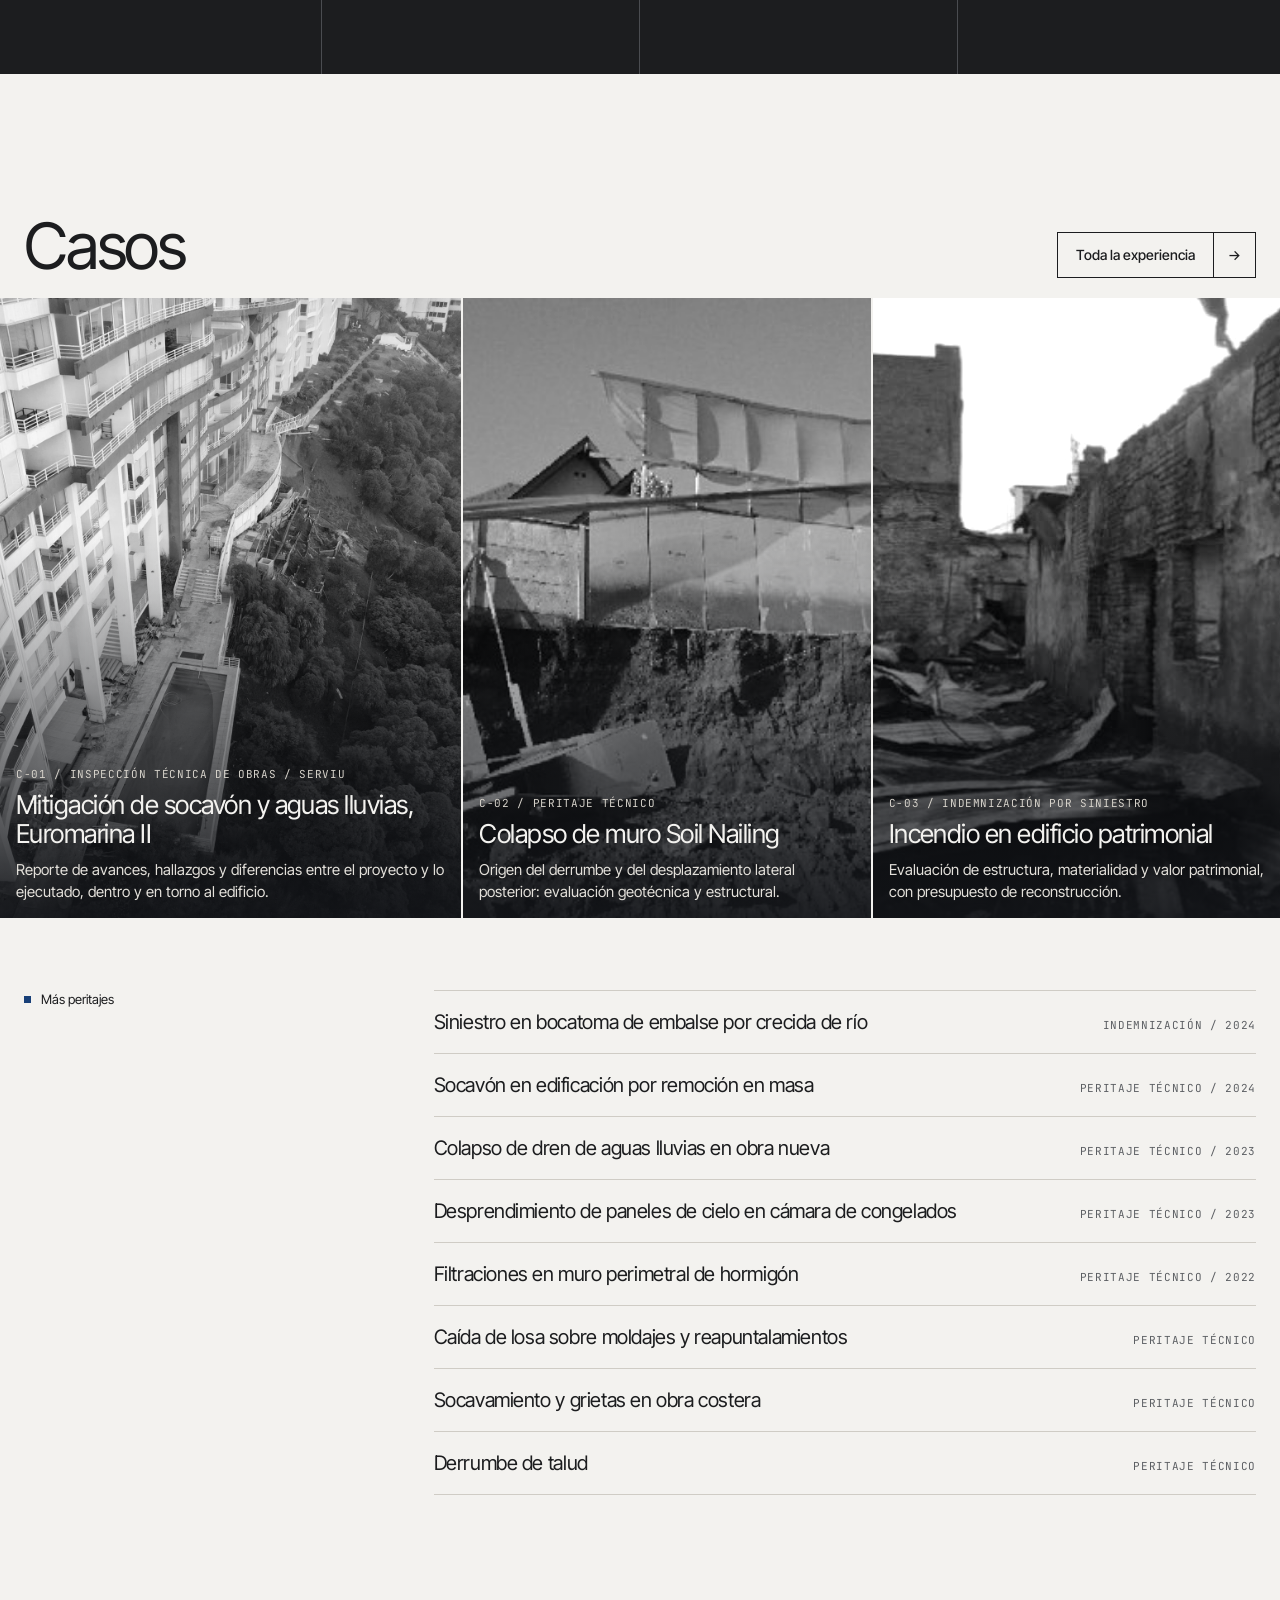
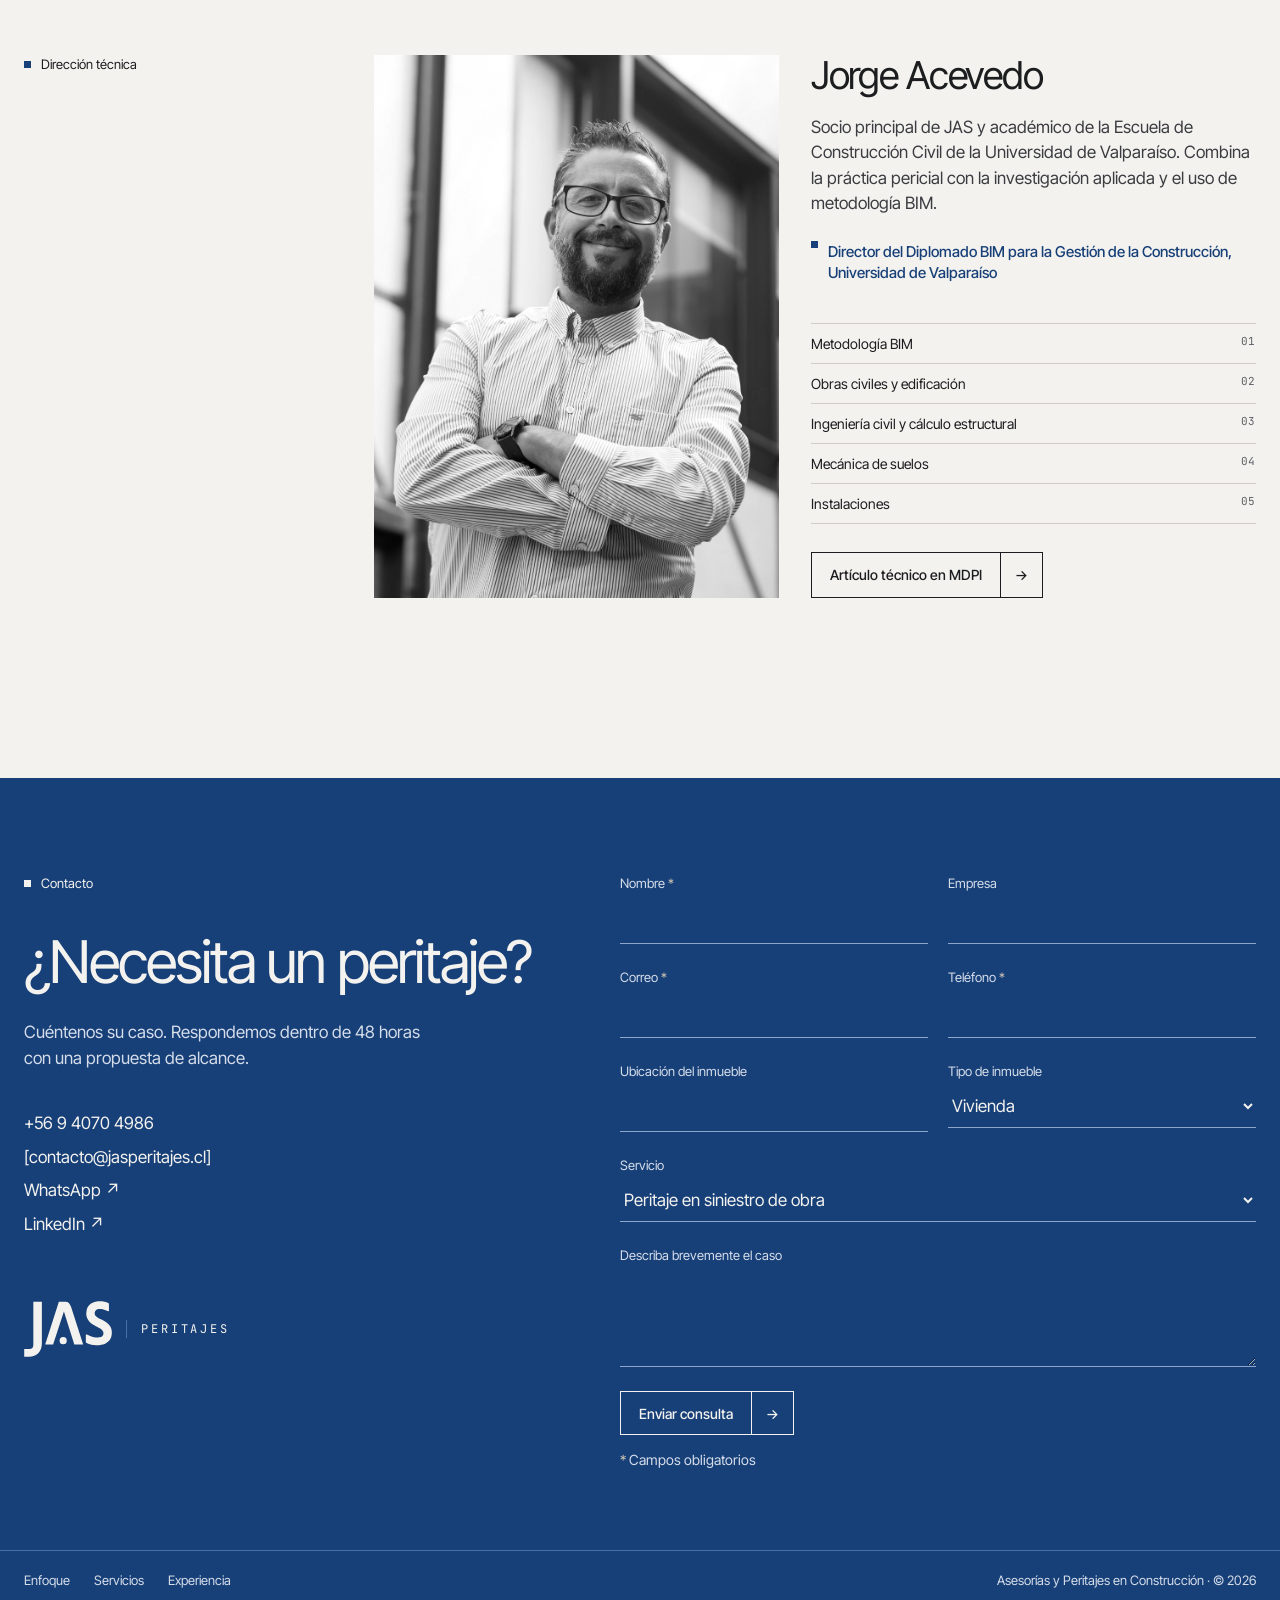
==== commit 34e52161: "BIC: teléfono y WhatsApp de contacto Co-Authored-By: Claude Opus 5.5 <noreply@anthropic.com> Claude-" ====
--- a/index.html
+++ b/index.html
@@ -20,15 +20,27 @@
 <svg role="img" aria-label="JAS" viewBox="13 0 1669 1062" style="height: 40px; width: auto; display: block;"><path fill="currentColor" d="M190 13H352V800C352 960 250 1057 110 1057H17V912H120C165 912 190 880 190 830ZM415 826L674 13H800Q872 13 905 110L1135 826H967L770 199L565 826ZM688.5 753a68 68 0 1 0 136 0a68 68 0 1 0-136 0ZM1436 837C1501 830 1530 821 1568 801C1612 776 1649 735 1663 693C1664 689 1667 681 1668 676C1680 645 1682 592 1674 550C1659 469 1610 418 1484 353C1386 302 1364 285 1356 251C1346 208 1367 170 1406 157C1440 145 1509 153 1562 174C1619 196 1622 197 1624 182C1627 168 1624 48 1622 45C1618 37 1566 19 1537 14C1480 4 1437 3 1388 11C1284 26 1209 98 1199 193C1198 200 1196 211 1195 216C1190 253 1201 311 1222 348C1251 402 1290 435 1377 480C1462 524 1486 540 1504 563C1536 606 1520 665 1470 685C1426 702 1339 693 1269 663C1264 661 1253 656 1245 653C1237 650 1224 645 1215 641C1195 631 1188 632 1186 643C1185 654 1186 782 1188 786C1193 794 1219 806 1261 820C1278 825 1315 832 1344 835C1354 836 1365 837 1366 837C1373 838 1429 838 1436 837Z"></path></svg>
 <span class="mono" style="font-size: 11px; letter-spacing: 0.24em; padding-left: 14px; border-left: 1px solid #4A6FA8; line-height: 1.2;">Peritajes</span>
 </a>
-<div style="display: flex; flex-wrap: wrap; align-items: center; gap: 12px 32px; font-size: 14px;">
+<div class="nv-links" style="display: flex; flex-wrap: wrap; align-items: center; gap: 12px 32px; font-size: 14px;">
 <a class="navl" href="#enfoque" style="color: #F3F2EF;">Enfoque</a>
 <a class="navl" href="#servicios" style="color: #F3F2EF;">Servicios</a>
 <a class="navl" href="#proceso" style="color: #F3F2EF;">Proceso</a>
 <a class="navl" href="experiencia.html" style="color: #F3F2EF;">Experiencia</a>
 <a class="btn" href="#contacto" style="text-decoration: none; background: #F3F2EF; color: #184078; padding: 11px 22px; border-radius: 999px; font-weight: 500;">Solicitar peritaje</a>
 </div>
+<button class="nv-bg" type="button" aria-label="Abrir menú" aria-expanded="false" aria-controls="nv-ov"><i></i><i></i><i></i></button>
 </nav>
 </header>
+<div id="nv-ov" class="nv-ov" aria-hidden="true" style="--nv-bg: #184078; --nv-ac: #CFC6B4; --nv-ln: #4A6FA8; --nv-mu: #A9B9D3;">
+<nav aria-label="Menú" class="nv-in">
+<a class="nv-l" href="#enfoque"><span class="mono">01</span><span>Enfoque</span></a>
+<a class="nv-l" href="#servicios"><span class="mono">02</span><span>Servicios</span></a>
+<a class="nv-l" href="#proceso"><span class="mono">03</span><span>Proceso</span></a>
+<a class="nv-l" href="experiencia.html"><span class="mono">04</span><span>Experiencia</span></a>
+</nav>
+<div class="nv-ft">
+<a class="btn" href="#contacto" style="text-decoration: none; background: #F3F2EF; color: #184078; padding: 11px 22px; border-radius: 999px; font-weight: 500;">Solicitar peritaje</a>
+</div>
+</div>
 
 <section id="inicio" style="position: relative; overflow: hidden; background: #184078; color: #F3F2EF; min-height: 860px; margin-top: -64px; display: flex; align-items: flex-end;">
 <div class="hc-wrap" aria-hidden="true"><canvas class="mesh"></canvas><div class="hc-sh"></div></div>
--- a/assets/css/site.css
+++ b/assets/css/site.css
@@ -181,3 +181,27 @@
 form.tried input:invalid{border-bottom-color:#F2B8B5 !important}
 .req{color:#CFC6B4}
 .form-msg{margin:14px 0 0;font-size:14px;color:#D5DDEA;min-height:1em}
+/* Menú móvil (tres rayas), común a JAS Peritajes, JAS Consultores y BIC */
+.nv-bg,.nv-ov{display:none}
+@media (max-width:900px){
+.nv-links{display:none !important}
+.nv-bg{display:inline-flex;flex-direction:column;justify-content:center;align-items:center;gap:6px;width:48px;height:48px;padding:0;border:1px solid rgba(245,246,245,.5);border-radius:999px;background:transparent;cursor:pointer;position:relative;z-index:2}
+.nv-bg i{display:block;width:20px;height:1.5px;background:#F5F6F5;transition:transform .45s cubic-bezier(.2,.7,.1,1),opacity .3s,width .4s}
+.nv-bg i:nth-child(2){width:14px;margin-left:6px}
+.nv-open .nv-bg{border-color:var(--nv-ac,#62BFB4)}
+.nv-open .nv-bg i{background:var(--nv-ac,#62BFB4)}
+.nv-open .nv-bg i:nth-child(1){transform:translateY(7.5px) rotate(45deg)}
+.nv-open .nv-bg i:nth-child(2){opacity:0}
+.nv-open .nv-bg i:nth-child(3){transform:translateY(-7.5px) rotate(-45deg)}
+.nv-ov{display:flex;flex-direction:column;justify-content:space-between;position:fixed;inset:0;z-index:19;background:var(--nv-bg,#1C1D1F);color:#F5F6F5;padding:120px 24px 40px;box-sizing:border-box;transform:translateY(-100%);visibility:hidden;transition:transform .65s cubic-bezier(.76,0,.24,1),visibility 0s .65s;overflow-y:auto}
+.nv-open .nv-ov{transform:none;visibility:visible;transition:transform .65s cubic-bezier(.76,0,.24,1),visibility 0s}
+.nv-in{display:flex;flex-direction:column;border-bottom:1px solid var(--nv-ln,#3A3C40)}
+.nv-l{display:flex;align-items:baseline;gap:18px;padding:14px 0;border-top:1px solid var(--nv-ln,#3A3C40);color:#F5F6F5;text-decoration:none;font-weight:300;font-size:clamp(32px,9vw,46px);line-height:1.05;letter-spacing:-.035em;opacity:0;transform:translateY(18px);transition:opacity .4s,transform .5s cubic-bezier(.2,.7,.1,1)}
+.nv-l .mono{color:var(--nv-mu,#7D8282);font-size:11px;letter-spacing:.06em}
+.nv-l.on{color:var(--nv-ac,#62BFB4)}
+.nv-open .nv-l{opacity:1;transform:none}
+.nv-open .nv-l:nth-child(1){transition-delay:.25s}.nv-open .nv-l:nth-child(2){transition-delay:.3s}.nv-open .nv-l:nth-child(3){transition-delay:.35s}
+.nv-open .nv-l:nth-child(4){transition-delay:.4s}.nv-open .nv-l:nth-child(5){transition-delay:.45s}.nv-open .nv-l:nth-child(6){transition-delay:.5s}
+.nv-ft{display:flex;gap:12px;align-items:center;margin-top:40px}
+html.nv-open{overflow:hidden}
+}
